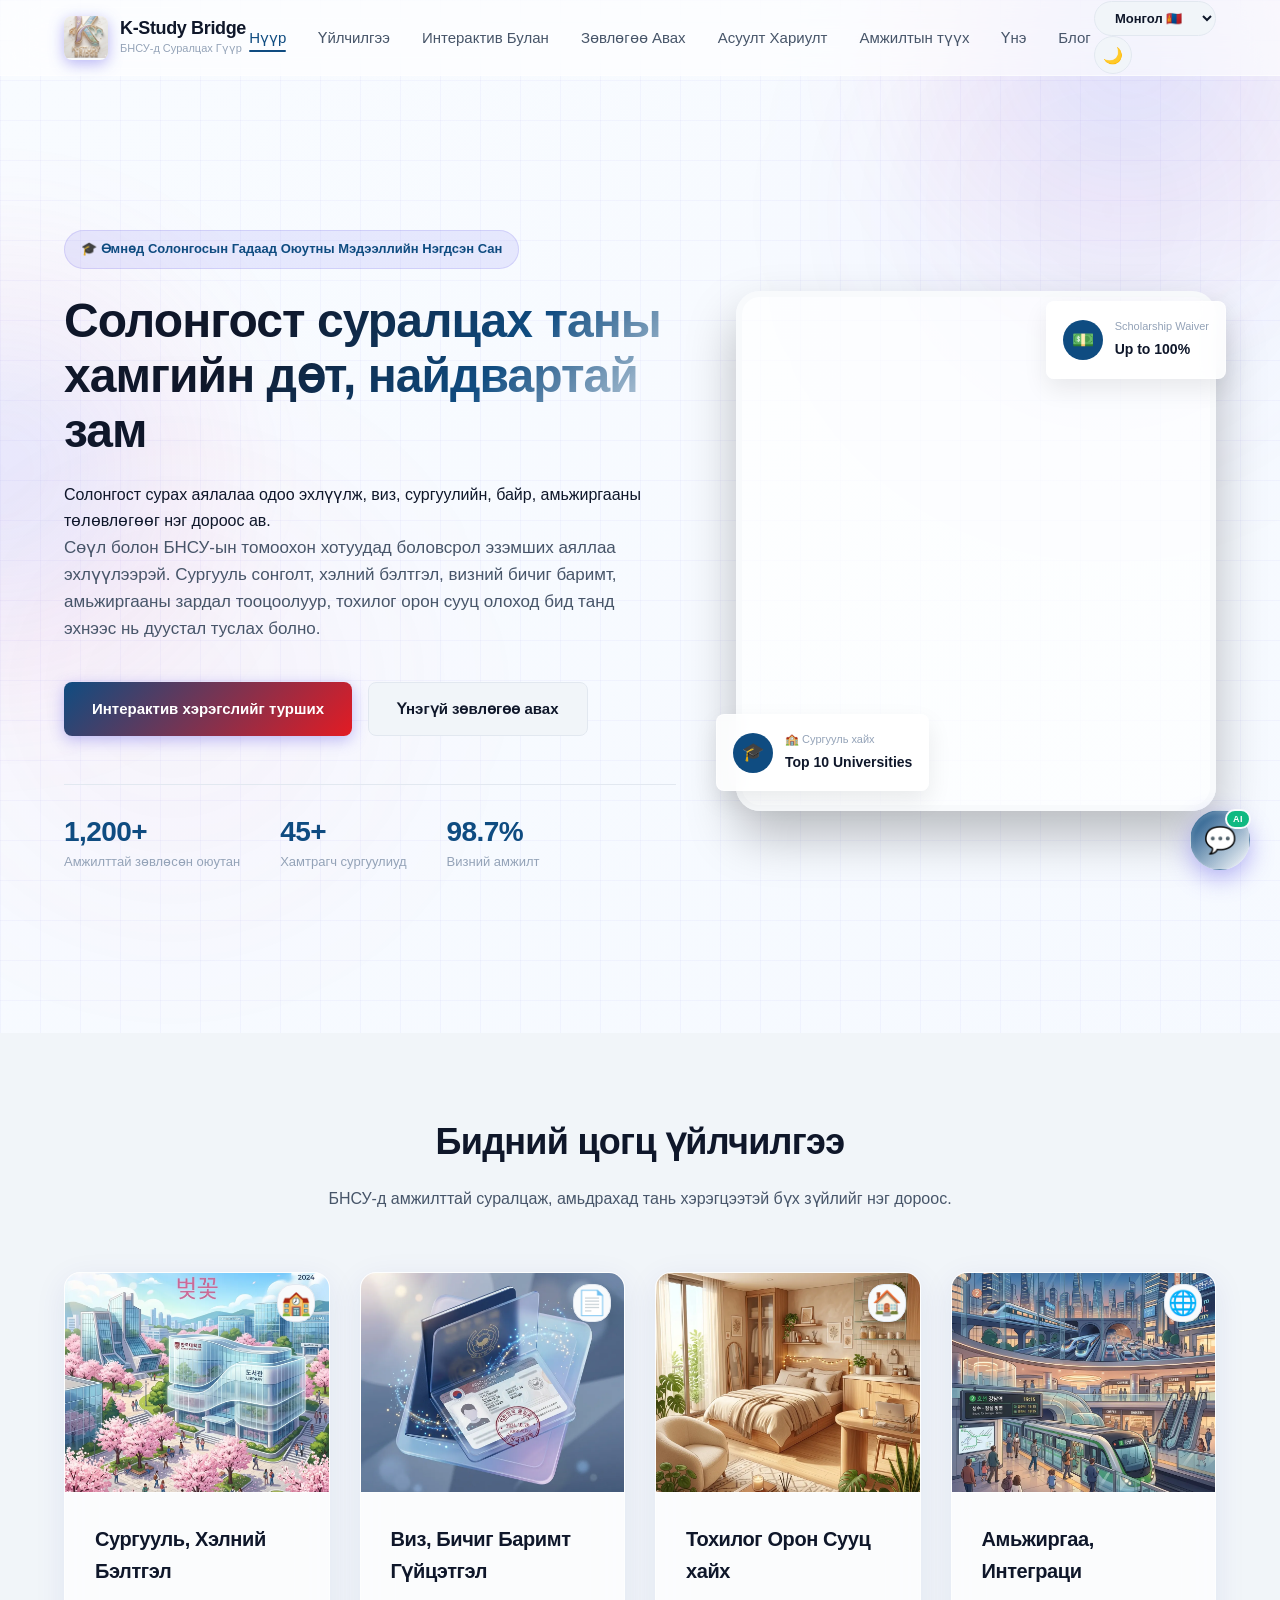
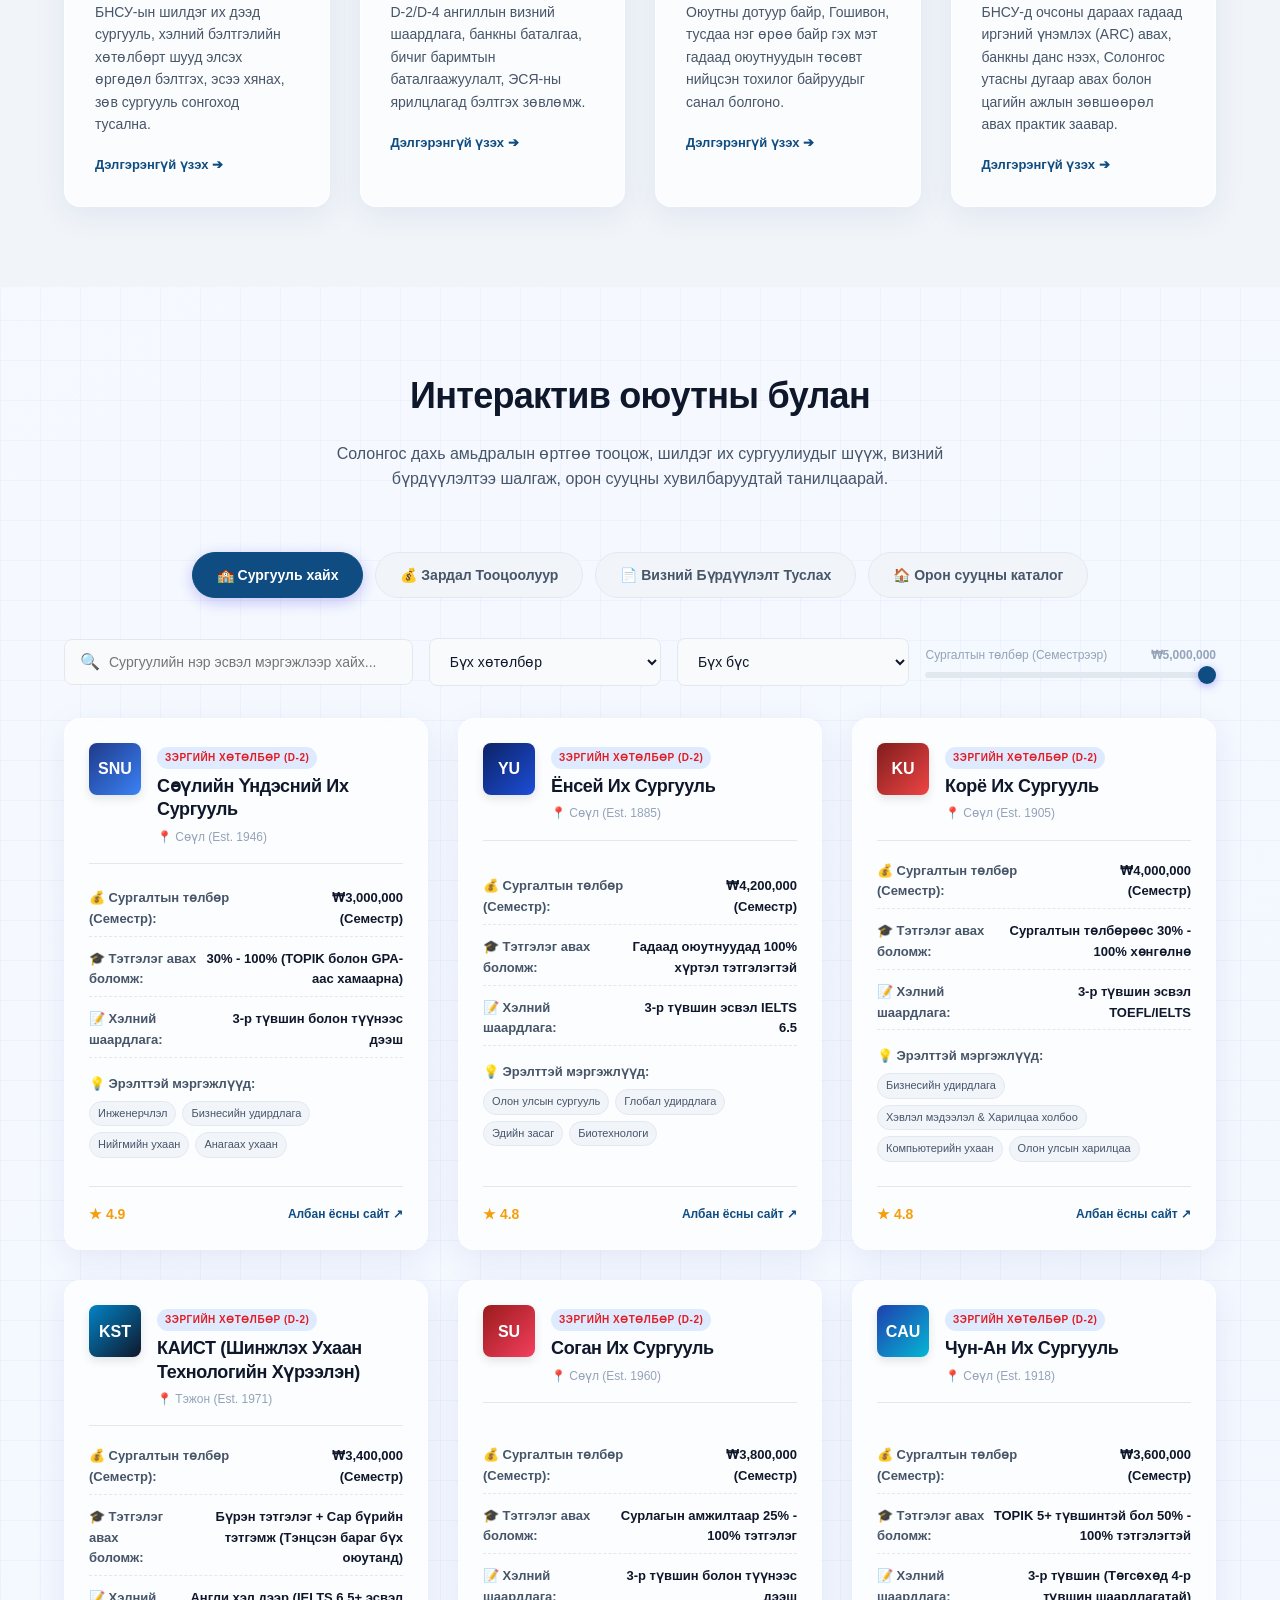
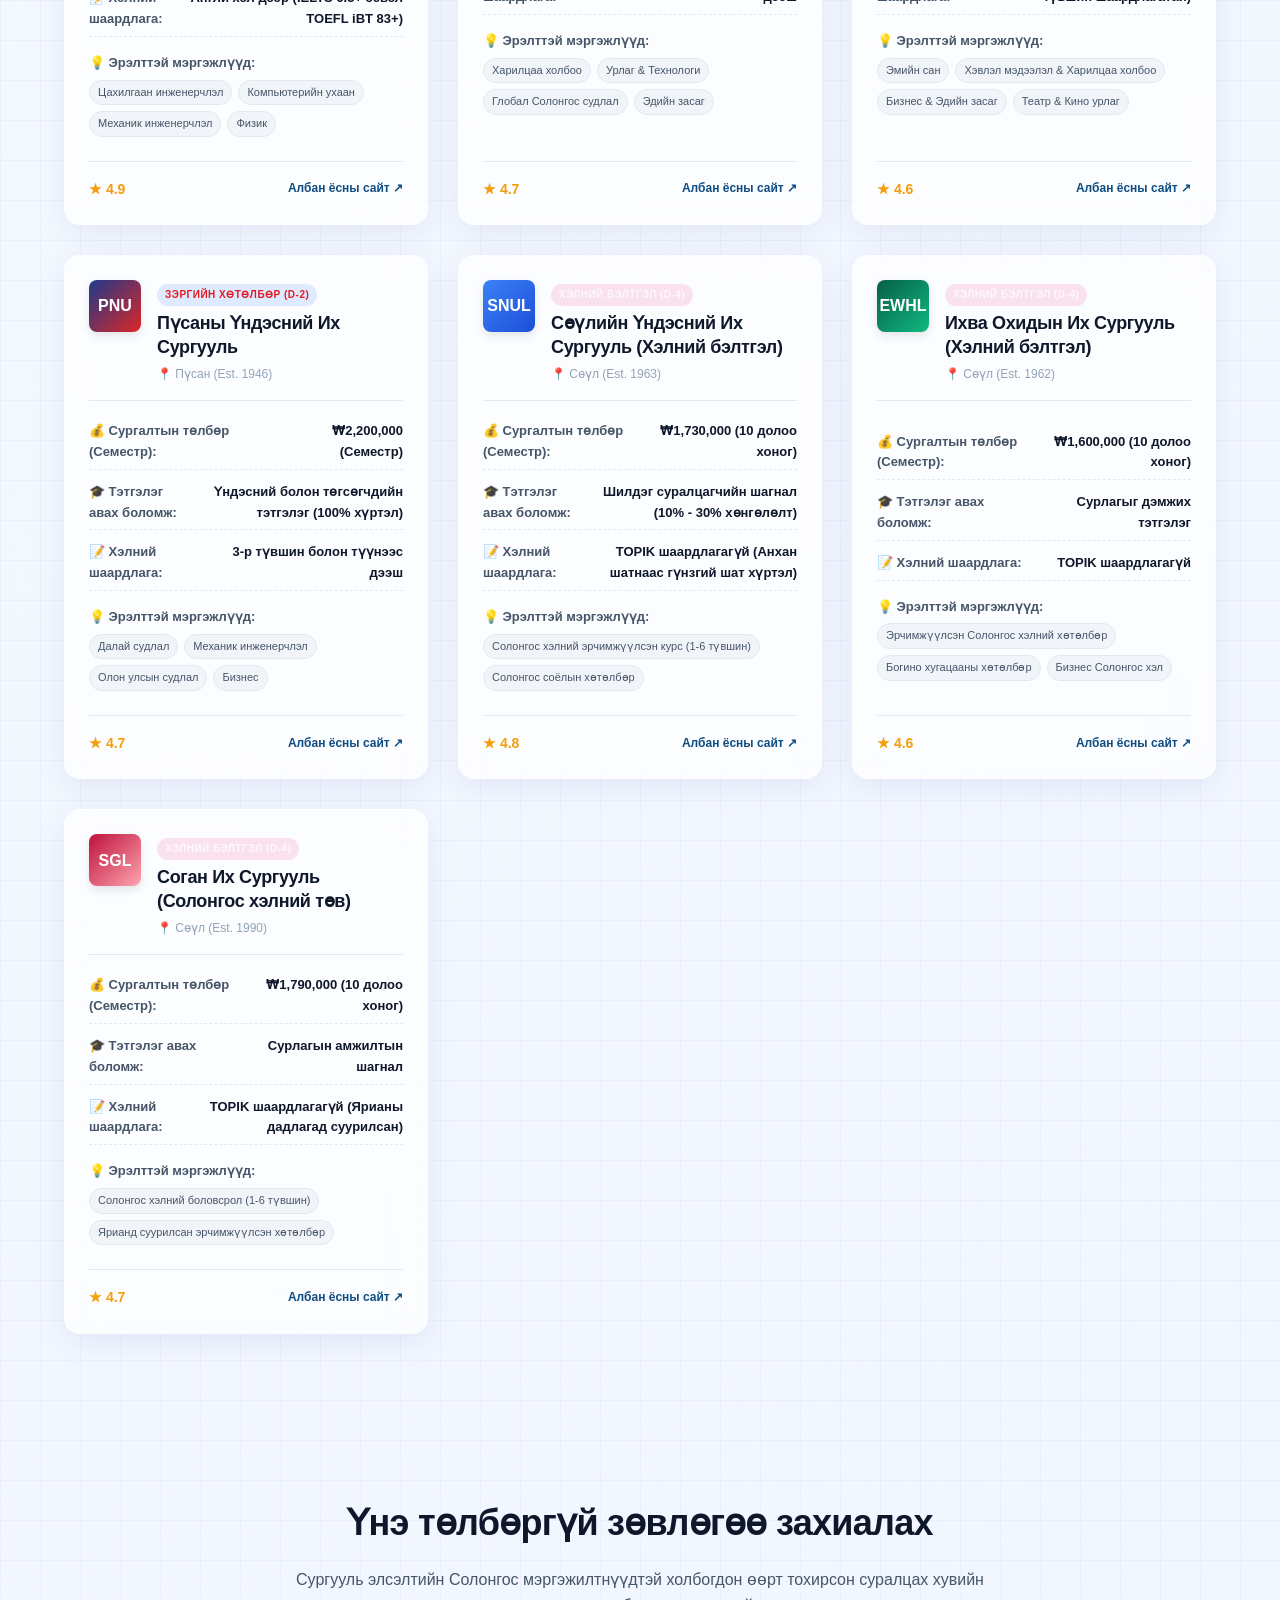
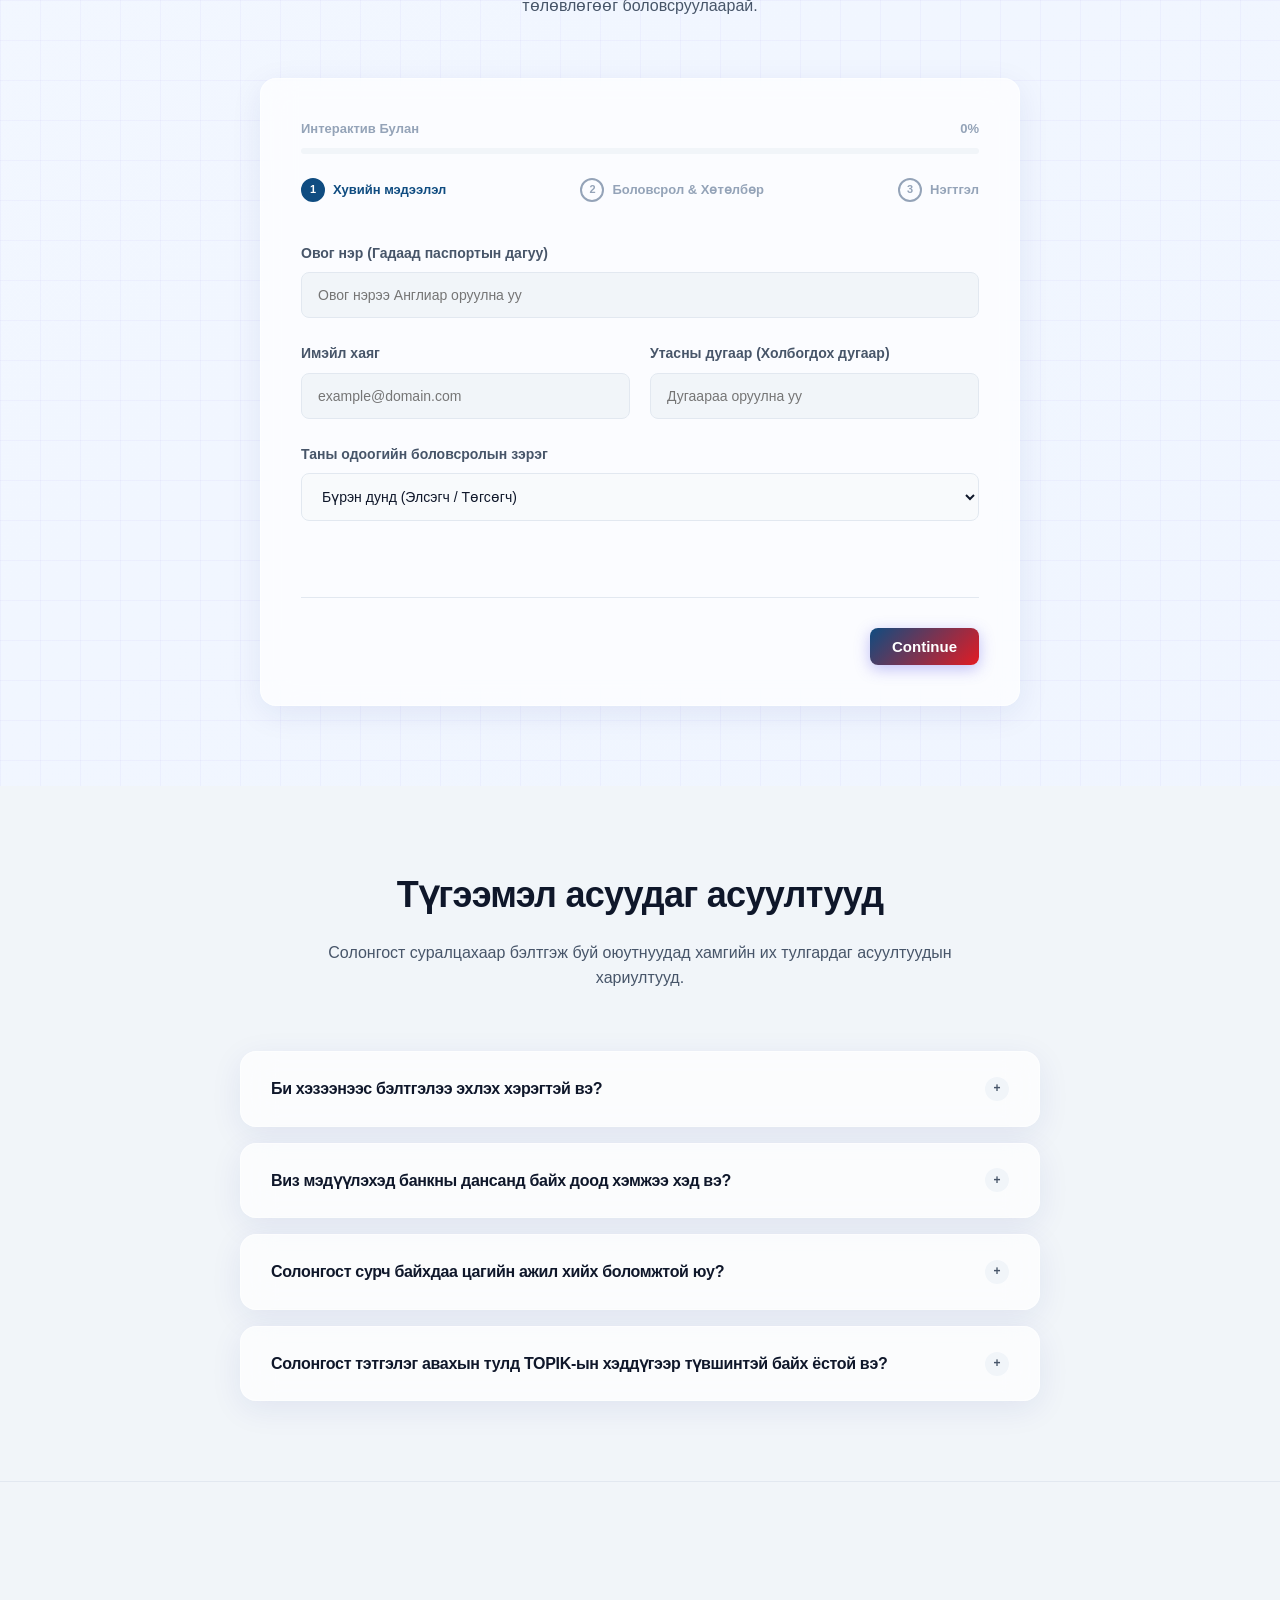
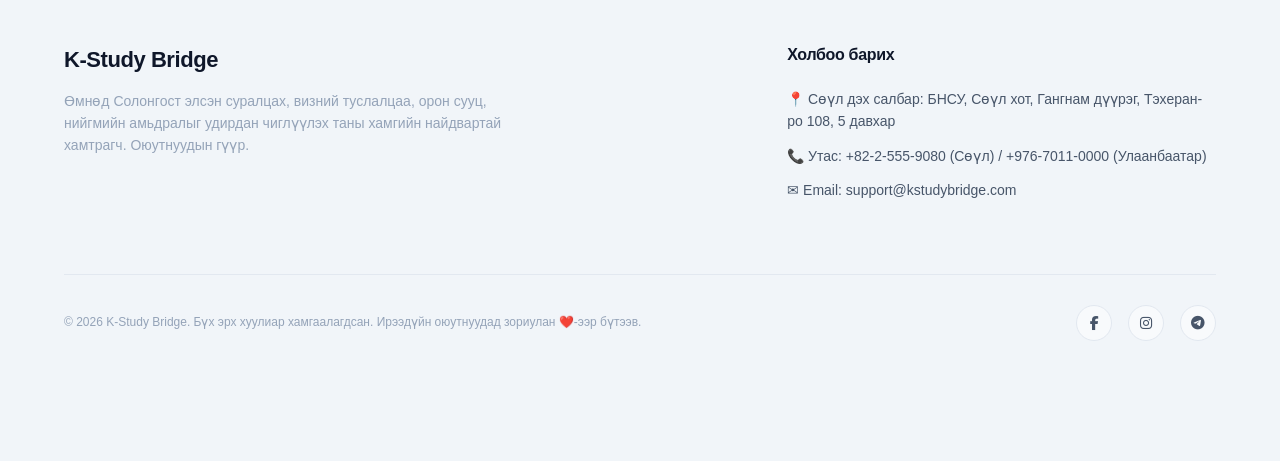
==== index.html @ 812cabad "Initial commit for K-Study Bridge" ====
<!DOCTYPE html>
<html lang="mn">
<head>
  <meta charset="UTF-8">
  <meta name="viewport" content="width=device-width, initial-scale=1.0">
  <title>K-Study Bridge | South Korea International Student Gateway</title>
  <meta name="description" content="K-Study Bridge is your trusted partner for university admissions, student visas, housing solutions, and living guidance in South Korea.">
  <meta property="og:title" content="K-Study Bridge | South Korea International Student Gateway">
  <meta property="og:description" content="K-Study Bridge is your trusted partner for university admissions, student visas, housing solutions, and living guidance in South Korea.">
  <meta property="og:image" content="images/hero_main.webp">
  <meta property="og:type" content="website">
  <meta name="twitter:card" content="summary_large_image">
  <meta name="twitter:title" content="K-Study Bridge | South Korea International Student Gateway">
  <meta name="twitter:description" content="K-Study Bridge is your trusted partner for university admissions, student visas, housing solutions, and living guidance in South Korea.">
  <meta name="twitter:image" content="images/hero_main.webp">

  <script type="application/ld+json">
  {
    "@context": "https://schema.org",
    "@graph": [
      {
        "@type": "Organization",
        "@id": "https://kstudy-bridge.example.com/#organization",
        "name": "K-Study Bridge",
        "url": "https://kstudy-bridge.example.com",
        "logo": "https://kstudy-bridge.example.com/images/k_logo.webp",
        "contactPoint": [
          {
            "@type": "ContactPoint",
            "contactType": "customer support",
            "telephone": "+82-2-555-9080",
            "areaServed": "KR"
          }
        ]
      },
      {
        "@type": "WebSite",
        "url": "https://kstudy-bridge.example.com",
        "name": "K-Study Bridge",
        "description": "K-Study Bridge connects international students with admission, visa, housing, and living services in South Korea."
      },
      {
        "@type": "FAQPage",
        "mainEntity": [
          {
            "@type": "Question",
            "name": "Би хэзээнээс бэлтгэлээ эхлэх хэрэгтэй вэ?",
            "acceptedAnswer": {
              "@type": "Answer",
              "text": "Хэлний бэлтгэлд (D-4) элсэхийн тулд хичээл эхлэхээс 3-4 сарын өмнө бэлдэж эхэлнэ (Жилд 4 удаа элсэлт авдаг: 3, 6, 9, 12 сард). Харин үндсэн ангид (D-2) элсэхийн тулд 6-8 сарын өмнө бэлтгэлийг хангана (Жилд 2 удаа: 3 болон 9 сар)."
            }
          },
          {
            "@type": "Question",
            "name": "Виз мэдүүлэхэд банкны дансанд байх доод хэмжээ хэд вэ?",
            "acceptedAnswer": {
              "@type": "Answer",
              "text": "Бакалавр, магистрын D-2 визэнд ихэвчлэн 16,000-аас 20,000 ам.долларын баталгаа ЭСЯ шаарддаг. Хэлний бэлтгэлийн D-4 визний хувьд 8,000-аас 10,000 ам.долларыг тодорхой хугацаанд царцаасан байх хэрэгтэй байдаг."
            }
          },
          {
            "@type": "Question",
            "name": "Солонгост сурч байхдаа цагийн ажил хийх боломжтой юу?",
            "acceptedAnswer": {
              "@type": "Answer",
              "text": "Гадаад оюутны ARC үнэмлэх авсан тохиолдолд эхний 1 семестер (эсвэл 6 сар) амжилттай суралцсаны дараа сургуулиасаа зөвшөөрөл авч, долоо хоногт 20-30 хүртэл цагаар цагийн ажил хийх боломжтой."
            }
          },
          {
            "@type": "Question",
            "name": "Солонгост тэтгэлэг авахын тулд TOPIK-ын хэд дүгээр түвшинтэй байх ёстой вэ?",
            "acceptedAnswer": {
              "@type": "Answer",
              "text": "Бакалавр эсвэл магистрын ангид TOPIK 3-тай бол 30% төлбөрийн хөнгөлөлт, TOPIK 4-тэй бол 50%, харин TOPIK 5 эсвэл 6-тэй байвал маш олон сургууль сургалтын төлбөрөөс 100% чөлөөлөх тэтгэлэг санал болгодог."
            }
          }
        ]
      }
    ]
  }
  </script>

  <!-- CSS Stylesheet -->
  <link rel="stylesheet" href="css/style.min.css">
  <link rel="stylesheet" href="https://cdnjs.cloudflare.com/ajax/libs/font-awesome/6.5.1/css/all.min.css" crossorigin="anonymous" />
</head>
<body>
  <a class="skip-link" href="#main-content">Контент руу үсрэх</a>

  <!-- Background Decorative Glowing Lights -->
  <div class="glowing-bg-circle glowing-bg-circle-1"></div>
  <div class="glowing-bg-circle glowing-bg-circle-2"></div>

  <!-- Header Navigation -->
  <header class="navbar" role="navigation" aria-label="Primary navigation">
    <div class="nav-container">
      <a href="#" class="nav-logo">
        <div class="logo-icon-img-wrap">
          <picture>
            <source type="image/webp" srcset="images/k_logo.webp">
            <img src="images/k_logo.png" alt="K-Study Bridge" class="nav-logo-img" width="992" height="1079" loading="lazy">
          </picture>
        </div>
        <div class="logo-meta">
          <h1 data-translate="logoName">K-Study Bridge</h1>
          <span data-translate="logoTagline">БНСУ-д Суралцах Гүүр</span>
        </div>
      </a>
      <button id="nav-toggle" class="nav-toggle" aria-label="Open navigation menu" aria-expanded="false" aria-controls="main-navigation">
        <i class="fa-solid fa-bars" aria-hidden="true"></i>
        <i class="fa-solid fa-xmark" aria-hidden="true"></i>
      </button>
      
      <ul class="nav-links" id="main-navigation">
        <li><a href="#" class="nav-link" data-translate="navHome">Нүүр</a></li>
        <li class="nav-item dropdown">
          <button class="nav-link dropdown-toggle" type="button" aria-haspopup="true" aria-expanded="false" data-translate="navServices">
            Үйлчилгээ <i class="fa-solid fa-chevron-down" aria-hidden="true"></i>
          </button>
          <ul class="dropdown-menu">
            <li><a href="#services" data-translate="dropServiceOverview">Үйлчилгээний товч</a></li>
            <li><a href="service-university.html" data-translate="dropUniPage">Сургуулийн үйлчилгээ</a></li>
            <li><a href="service-visa.html" data-translate="dropVisaPage">Визийн үйлчилгээ</a></li>
            <li><a href="service-housing.html" data-translate="dropHousingPage">Байрны үйлчилгээ</a></li>
            <li><a href="service-living.html" data-translate="dropLivingPage">Амьдралын үйлчилгээ</a></li>
          </ul>
        </li>
        <li><a href="#dashboard" class="nav-link" data-translate="navDashboard">Интерактив Булан</a></li>
        <li><a href="#booking" class="nav-link" data-translate="navBooking">Зөвлөгөө Авах</a></li>
        <li><a href="#faq" class="nav-link" data-translate="navFaq">Асуулт Хариулт</a></li>
        <li><a href="success-story.html" class="nav-link" data-translate="navStory">Амжилтын түүх</a></li>
        <li><a href="pricing.html" class="nav-link" data-translate="navPricing">Үнэ</a></li>
        <li><a href="blog.html" class="nav-link" data-translate="navBlog">Блог</a></li>
      </ul>

      <div class="nav-actions">
        <select id="lang-select" class="lang-select-dropdown" aria-label="Select Language">
          <option value="mn">Монгол 🇲🇳</option>
          <option value="en">English 🇺🇸</option>
          <option value="ko">한국어 🇰🇷</option>
        </select>
        <button id="theme-toggle-btn" class="theme-btn" aria-label="Toggle Theme">🌙</button>
      </div>
    </div>
  </header>

  <!-- Hero Landing Section -->
  <section id="main-content" class="hero">
    <div class="container hero-grid">
      <div class="hero-content">
        <span class="hero-badge" data-translate="heroBadge">🎓 Өмнөд Солонгосын Гадаад Оюутны Мэдээллийн Нэгдсэн Сан</span>
        <h2 class="hero-title" data-translate="heroTitle">Солонгост суралцах таны хамгийн дөт, найдвартай зам</h2>
        <p class="hero-subtitle" data-translate="heroSubtitle">Солонгост сурах аялалаа одоо эхлүүлж, виз, сургууль, байр болон амьдралын төлөвлөгөөг нэг дороос ав.</p>
        <p class="hero-desc" data-translate="heroDesc">Сургууль сонголт, хэлний бэлтгэл, визний бичиг баримт, амьжиргааны зардал тооцоолуур, тохилог орон сууц олоход бид танд эхнээс нь дуустал туслах болно.</p>
        
        <div class="hero-actions">
          <a href="#dashboard" class="btn-primary" data-translate="heroBtnExplore">Интерактив хэрэгслийг турших</a>
          <a href="#booking" class="btn-secondary" data-translate="heroBtnConsult">Үнэгүй зөвлөгөө авах</a>
        </div>

        <div class="hero-stats">
          <div class="stat-item">
            <h4>1,200+</h4>
            <p data-translate="heroStatsStudents">Амжилттай зөвлөсөн оюутан</p>
          </div>
          <div class="stat-item">
            <h4>45+</h4>
            <p data-translate="heroStatsUniversities">Хамтрагч сургуулиуд</p>
          </div>
          <div class="stat-item">
            <h4>98.7%</h4>
            <p data-translate="heroStatsVisa">Визний амжилт</p>
          </div>
        </div>
      </div>

      <div class="hero-visual">
        <div class="hero-fade-slider">
          <picture>
            <source type="image/webp" srcset="images/hero_main.webp">
            <img src="images/hero_main.png" alt="Korean University Campus" class="fade-slide" width="1024" height="1024" loading="lazy">
          </picture>
          <picture>
            <source type="image/webp" srcset="images/slide_2.webp">
            <img src="images/slide_2.jpg" alt="International Students" class="fade-slide" width="800" height="533" loading="lazy">
          </picture>
          <picture>
            <source type="image/webp" srcset="images/slide_3.webp">
            <img src="images/slide_3.jpg" alt="Seoul City View" class="fade-slide" width="800" height="1241" loading="lazy">
          </picture>
          <picture>
            <source type="image/webp" srcset="images/slide_4.webp">
            <img src="images/slide_4.jpg" alt="University Library" class="fade-slide" width="800" height="533" loading="lazy">
          </picture>
        </div>
        <!-- Floating overlay widgets -->
        <div class="floating-overlay-card card-1">
          <div class="floating-card-icon">🎓</div>
          <div class="floating-card-meta">
            <span data-translate="tabUniversities">🏫 Сургууль хайх</span>
            <strong>Top 10 Universities</strong>
          </div>
        </div>
        <div class="floating-overlay-card card-2">
          <div class="floating-card-icon">💵</div>
          <div class="floating-card-meta">
            <span>Scholarship Waiver</span>
            <strong>Up to 100%</strong>
          </div>
        </div>
      </div>
    </div>
  </section>

  <!-- Core Services Showcase -->
  <section id="services" class="services-section">
    <div class="container">
      <div class="section-header">
        <h2 data-translate="servicesTitle">Бидний цогц үйлчилгээ</h2>
        <p data-translate="servicesSubtitle">БНСУ-д амжилттай суралцааж, амьдрахад тань хэрэгцээтэй бүх зүйлийг нэг дороос.</p>
      </div>

      <div class="services-grid">
        <!-- Card 1 -->
        <div class="service-card glass-card" data-target-tab="panel-universities" data-detail-page="service-university.html">
          <div class="service-image-wrapper">
            <picture>
              <source type="image/webp" srcset="images/uni_prep.webp">
              <img src="images/uni_prep.png" alt="Сургууль, Хэлний Бэлтгэл" class="service-img" width="1024" height="1024" loading="lazy">
            </picture>
            <div class="service-icon-badge">🏫</div>
          </div>
          <div class="service-content">
            <h3 data-translate="service1Title">Сургууль, Хэлний Бэлтгэл</h3>
            <p data-translate="service1Desc">БНСУ-ын шилдэг их дээд сургууль, хэлний бэлтгэлийн хөтөлбөрт шууд элсэх өргөдөл бэлтгэх, эсээ хянах, зөв сургууль сонгоход тусална.</p>
            <div class="service-card-action">
              <span class="service-learn-more" data-translate="serviceLearnMore">Дэлгэрэнгүй үзэх ➔</span>
            </div>
          </div>
        </div>
        <!-- Card 2 -->
        <div class="service-card glass-card" data-target-tab="panel-visa" data-detail-page="service-visa.html">
          <div class="service-image-wrapper">
            <picture>
              <source type="image/webp" srcset="images/visa_doc.webp">
              <img src="images/visa_doc.png" alt="Виз, Бичиг Баримт Гүйцэтгэл" class="service-img" width="1024" height="1024" loading="lazy">
            </picture>
            <div class="service-icon-badge">📄</div>
          </div>
          <div class="service-content">
            <h3 data-translate="service2Title">Виз, Бичиг Баримт Гүйцэтгэл</h3>
            <p data-translate="service2Desc">D-2/D-4 ангиллын визний шаардлага, банкны баталгаа, бичиг баримтын баталгаажуулалт, ЭСЯ-ны ярилцлагад бэлтгэх зөвлөмж.</p>
            <div class="service-card-action">
              <span class="service-learn-more" data-translate="serviceLearnMore">Дэлгэрэнгүй үзэх ➔</span>
            </div>
          </div>
        </div>
        <!-- Card 3 -->
        <div class="service-card glass-card" data-target-tab="panel-housing" data-detail-page="service-housing.html">
          <div class="service-image-wrapper">
            <picture>
              <source type="image/webp" srcset="images/housing_search.webp">
              <img src="images/housing_search.png" alt="Тохилог Орон Сууц хайх" class="service-img" width="1024" height="1024" loading="lazy">
            </picture>
            <div class="service-icon-badge">🏠</div>
          </div>
          <div class="service-content">
            <h3 data-translate="service3Title">Тохилог Орон Сууц хайх</h3>
            <p data-translate="service3Desc">Оюутны дотуур байр, Гошивон, тусдаа нэг өрөө байр гэх мэт гадаад оюутнуудын төсөвт нийцсэн тохилог байруудыг санал болгоно.</p>
            <div class="service-card-action">
              <span class="service-learn-more" data-translate="serviceLearnMore">Дэлгэрэнгүй үзэх ➔</span>
            </div>
          </div>
        </div>
        <!-- Card 4 -->
        <div class="service-card glass-card" data-target-tab="panel-calculator" data-detail-page="service-living.html">
          <div class="service-image-wrapper">
            <picture>
              <source type="image/webp" srcset="images/living_integration.webp">
              <img src="images/living_integration.png" alt="Амьжиргаа, Интеграци" class="service-img" width="1024" height="1024" loading="lazy">
            </picture>
            <div class="service-icon-badge">🌐</div>
          </div>
          <div class="service-content">
            <h3 data-translate="service4Title">Амьжиргаа, Интеграци</h3>
            <p data-translate="service4Desc">БНСУ-д очсоны дараах гадаад иргэний үнэмлэх (ARC) авах, банкны данс нээх, Солонгос утасны дугаар авах болон цагийн ажлын зөвшөөрөл авах практик заавар.</p>
            <div class="service-card-action">
              <span class="service-learn-more" data-translate="serviceLearnMore">Дэлгэрэнгүй үзэх ➔</span>
            </div>
          </div>
        </div>
      </div>
    </div>
  </section>

  <!-- Interactive Student Dashboard -->
  <section id="dashboard" class="dashboard-section">
    <div class="container">
      <div class="section-header">
        <h2 data-translate="hubTitle">Интерактив оюутны булан</h2>
        <p data-translate="hubSubtitle">Солонгос дахь амьдралын өртгөө тооцож, шилдэг их сургуулиудыг шүүж, визний бүрдүүлэлтээ шалгаж, орон сууцны хувилбаруудтай танилцаарай.</p>
      </div>

      <div class="dashboard-container">
        <!-- Dashboard Tab Controls -->
        <nav class="dashboard-nav">
          <button class="dashboard-tab-btn active" data-tab="panel-universities" data-translate="tabUniversities">🏫 Сургууль хайх</button>
          <button class="dashboard-tab-btn" data-tab="panel-calculator" data-translate="tabCalculator">💰 Зардал Тооцоолуур</button>
          <button class="dashboard-tab-btn" data-tab="panel-visa" data-translate="tabVisa">📄 Визний Бүрдүүлэлт Туслах</button>
          <button class="dashboard-tab-btn" data-tab="panel-housing" data-translate="tabHousing">🏠 Орон сууцны каталог</button>
        </nav>

        <!-- PANEL 1: University Finder -->
        <div id="panel-universities" class="dashboard-panel active">
          <div class="uni-controls-wrap">
            <div class="search-input-group">
              <span class="search-icon">🔍</span>
              <input type="text" id="uni-search-input" class="form-control-input" placeholder="Сургуулийн нэр эсвэл мэргэжлээр хайх..." data-translate-placeholder="uniSearchPlaceholder">
            </div>

            <div class="select-input-group">
              <select id="uni-filter-type" class="form-control-select" aria-label="Filter by Type">
                <option value="all" data-translate="uniFilterTypeAll">Бүх хөтөлбөр</option>
                <option value="university" data-translate="uniFilterTypeUni">Бакалавр / Магистр (D-2)</option>
                <option value="language" data-translate="uniFilterTypeLang">Хэлний бэлтгэл (D-4)</option>
              </select>
            </div>

            <div class="select-input-group">
              <select id="uni-filter-loc" class="form-control-select" aria-label="Filter by Location">
                <option value="all" data-translate="uniFilterLocAll">Бүх бүс</option>
                <option value="seoul">Seoul</option>
                <option value="busan">Busan</option>
                <option value="daejeon">Daejeon</option>
              </select>
            </div>

            <div class="tuition-slider-group">
              <div class="slider-label-meta">
                <span data-translate="uniFilterMaxTuition">Сургалтын төлбөр (Семестрээр)</span>
                <strong id="uni-filter-tuition-val">₩5,000,000</strong>
              </div>
              <input type="range" id="uni-filter-tuition" class="custom-range-slider" min="1500000" max="5000000" step="100000" value="5000000" aria-label="Tuition Filter Slider">
            </div>
          </div>

          <!-- Universities Result Grid -->
          <div id="university-cards-grid" class="university-cards-grid">
            <!-- Rendered Dynamically via JS -->
          </div>
        </div>

        <!-- PANEL 2: Cost of Living Estimator -->
        <div id="panel-calculator" class="dashboard-panel">
          <div class="calculator-grid">
            <div class="calc-sliders-card glass-card">
              <h3 data-translate="calcHeading">БНСУ-д сар бүр гарах амьжиргааны зардлыг тооцоолно уу</h3>
              <p class="hero-desc" data-translate="calcSubheading" style="margin-bottom: 30px;">Слайдеруудыг ашиглан Солонгос воноор (KRW) зардлаа тохируулахад доллар болон төгрөг рүү автоматаар хөрвөнө.</p>

              <!-- Sliders -->
              <div class="calc-slider-block">
                <div class="calc-label-row">
                  <label for="calc-rent" data-translate="calcLabelRent">Байр түрээс & Ашиглалтын зардал (Дотуур байр / Гошивон / Нэг өрөө):</label>
                  <span id="calc-rent-val" class="calc-numeric-val">₩350,000</span>
                </div>
                <input type="range" id="calc-rent" class="custom-range-slider" min="150000" max="1200000" step="25000" value="350000">
              </div>

              <div class="calc-slider-block">
                <div class="calc-label-row">
                  <label for="calc-food" data-translate="calcLabelFood">Хоол хүнс (Гадуур хооллох, кафе, хүнсний дэлгүүр):</label>
                  <span id="calc-food-val" class="calc-numeric-val">₩300,000</span>
                </div>
                <input type="range" id="calc-food" class="custom-range-slider" min="150000" max="800000" step="20000" value="300000">
              </div>

              <div class="calc-slider-block">
                <div class="calc-label-row">
                  <label for="calc-transport" data-translate="calcLabelTransit">Нийтийн тээврийн зардал (Метро, автобус, такси):</label>
                  <span id="calc-transport-val" class="calc-numeric-val">₩70,000</span>
                </div>
                <input type="range" id="calc-transport" class="custom-range-slider" min="30000" max="250000" step="10000" value="70000">
              </div>

              <div class="calc-slider-block">
                <div class="calc-label-row">
                  <label for="calc-insurance" data-translate="calcLabelInsurance">Эрүүл мэндийн даатгал (National Health Insurance) & Эм тариа:</label>
                  <span id="calc-insurance-val" class="calc-numeric-val">₩60,000</span>
                </div>
                <input type="range" id="calc-insurance" class="custom-range-slider" min="40000" max="150000" step="5000" value="60000">
              </div>

              <div class="calc-slider-block">
                <div class="calc-label-row">
                  <label for="calc-personal" data-translate="calcLabelPersonal">Хэрэглээний мөнгө (Утасны төлбөр, хувцас авах, хобби):</label>
                  <span id="calc-personal-val" class="calc-numeric-val">₩150,000</span>
                </div>
                <input type="range" id="calc-personal" class="custom-range-slider" min="50000" max="600000" step="10000" value="150000">
              </div>
            </div>

            <!-- Budget Summary Panel (Right side) -->
            <div class="calc-summary-card glass-card">
              <h4 class="calc-summary-title" data-translate="calcResultTitle">Сар бүрийн нийт тооцоолсон зардал</h4>
              
              <div class="calc-total-display-wrap">
                <div id="calc-total-krw" class="total-value-krw">₩930,000</div>
                <div class="total-conversions-row">
                  <div class="conversion-col">
                    <span>USD ($)</span>
                    <strong id="calc-total-usd">$689</strong>
                  </div>
                  <div class="conversion-col">
                    <span>MNT (₮)</span>
                    <strong id="calc-total-mnt">₮2,371,500</strong>
                  </div>
                </div>
              </div>

              <div class="budget-badge-wrap">
                <span class="budget-badge-label" data-translate="calcBudgetLevel">Төсвийн зэрэглэлийн зөвлөмж:</span>
                <div id="calc-budget-badge" class="budget-badge badge-mid">Balanced & Comfortable ⚖️</div>
              </div>

              <p id="calc-budget-tip" class="budget-tip-text">Allows you to rent a private room/goshiwon, dine out occasionally, enjoy cafe visits, and fully experience student life in Korea.</p>
              
              <p class="calc-disclaimer" data-translate="calcConvertDisclaimer">* Валютын хөрвүүлэлтийг одоогийн дундаж ханшаар хийсэн болно (1 USD = 1350 KRW, 1 KRW = 2.55 MNT).</p>
            </div>
          </div>
        </div>

        <!-- PANEL 3: Visa Assistant Documentation -->
        <div id="panel-visa" class="dashboard-panel">
          <div class="visa-assistant-wrap">
            <div class="visa-config-card glass-card">
              <h3 data-translate="visaHeading">Визний Бичиг Баримтын Туслах</h3>
              <p class="hero-desc" data-translate="visaSubheading" style="font-size: 14px; margin-bottom: 24px;">ЭСЯ-ны ярилцлагад ороход хэрэгтэй бичиг баримтын жагсаалтыг визний ангиллаар нь автоматаар үүсгэнэ.</p>
              
              <div class="visa-select-box-wrap">
                <label for="visa-category-select" data-translate="visaSelectLabel" style="font-weight:600; font-size:13px; color:var(--text-secondary); display:block; margin-bottom:8px;">Визний ангилал сонгох:</label>
                <select id="visa-category-select" class="form-control-select">
                  <option value="d4" data-translate="visaOptionD4">D-4-1 (General Student - Language Course)</option>
                  <option value="d2" data-translate="visaOptionD2">D-2 (Associate, Bachelor, Master, PhD Degree)</option>
                </select>
              </div>
            </div>

            <div class="visa-checklist-card glass-card">
              <div id="visa-checklist-container">
                <!-- Checklist elements injected via JS -->
              </div>
            </div>
          </div>
        </div>

        <!-- PANEL 4: Housing Catalog -->
        <div id="panel-housing" class="dashboard-panel">
          <div class="section-header" style="margin-bottom: 40px;">
            <h3 data-translate="houseHeading">Олон улсын оюутнуудад зориулсан орон сууцны мэдээлэл</h3>
            <p data-translate="houseSubheading">Өмнөд Солонгост оюутнуудын амьдардаг нийтлэг сууцны давуу тал, зардлыг харьцуулаарай.</p>
          </div>

          <div class="housing-catalog-grid">
            <!-- Card 1 -->
            <div class="housing-card glass-card">
              <div>
                <h3 data-translate="houseTypeDorm">Сургуулийн дотуур байр</h3>
                <p data-translate="houseTypeDormDesc">Аюулгүй, кампус дотор байрладаг. Олон орны найз нөхөдтэй болоход хамгийн тохиромжтой. Ихэвчлэн 2-4-үүлээ өрөөгөө хуваалцдаг.</p>
                <ul class="housing-features-list">
                  <li>24/7 Security & CCTV</li>
                  <li>Campus Wifi</li>
                  <li>Gym & Study Lounge access</li>
                </ul>
              </div>
              <div class="housing-cost-row">
                <span data-translate="houseAvgCost">Дундаж сарын зардал</span>
                <strong>₩250,000 - ₩450,000</strong>
              </div>
            </div>

            <!-- Card 2 -->
            <div class="housing-card glass-card">
              <div>
                <h3 data-translate="houseTypeGoshi">Гошивон (Жижиг өрөө)</h3>
                <p data-translate="houseTypeGoshiDesc">Маш хэмнэлттэй, бага талбайтай боловч дотроо шүршүүр, бие засах газартай хувийн өрөө. Үнэгүй будаа, кимчи, рамен санал болгодог давуу талтай.</p>
                <ul class="housing-features-list">
                  <li>Private room & bathroom</li>
                  <li>No large deposit needed</li>
                  <li>Free Rice, Kimchi & Ramen</li>
                </ul>
              </div>
              <div class="housing-cost-row">
                <span data-translate="houseAvgCost">Дундаж сарын зардал</span>
                <strong>₩300,000 - ₩550,000</strong>
              </div>
            </div>

            <!-- Card 3 -->
            <div class="housing-card glass-card">
              <div>
                <h3 data-translate="houseTypeOneroom">Нэг өрөө байр (Studio)</h3>
                <p data-translate="houseTypeOneroomDesc">Хувийн орон зайг эрхэмлэгчдэд зориулсан тохилог тусдаа байр. Барьцаа мөнгө (Key Money) өндөр байдаг ч гал тогоо болон угаалгын машин хувьдаа эзэмшинэ.</p>
                <ul class="housing-features-list">
                  <li>Ultimate privacy & space</li>
                  <li>Personal kitchen & washer</li>
                  <li>Flexible utilities usage</li>
                </ul>
              </div>
              <div class="housing-cost-row">
                <span data-translate="houseAvgCost">Дундаж сарын зардал</span>
                <strong>₩450,000 - ₩800,000</strong>
              </div>
            </div>

            <!-- Card 4 -->
            <div class="housing-card glass-card">
              <div>
                <h3 data-translate="houseTypeShare">Шэйр Хаус / Хамтран амьдрах байр</h3>
                <p data-translate="houseTypeShareDesc">Хувийн өрөөтэй боловч зочны өрөө болон гал тогоогоо бусад оюутнуудтай хамтран ашигладаг. Олон улсын найрсаг хамт олонтой амьдрах сонирхолтой оюутнуудад зориулагдсан.</p>
                <ul class="housing-features-list">
                  <li>Fully furnished social lounge</li>
                  <li>Bilingual roommates</li>
                  <li>Shared kitchen utilities</li>
                </ul>
              </div>
              <div class="housing-cost-row">
                <span data-translate="houseAvgCost">Дундаж сарын зардал</span>
                <strong>₩350,000 - ₩600,000</strong>
              </div>
            </div>
          </div>
        </div>
      </div>
    </div>
  </section>

  <!-- Consultation Form Section -->
  <section id="booking" class="booking-section">
    <div class="container">
      <div class="section-header">
        <h2 data-translate="bookSectionTitle">Үнэ төлбөргүй зөвлөгөө захиалах</h2>
        <p data-translate="bookSectionSubtitle">Сургууль элсэлтийн Солонгос мэргэжилтнүүдтэй холбогдон өөрт тохирсон суралцах хувийн төлөвлөгөөг боловсруулаарай.</p>
      </div>

      <div class="booking-wizard-card glass-card">
        <!-- Interactive Booking Wizard Container -->
        <div id="booking-wizard-container">
          <!-- Progress tracker header -->
          <div class="wizard-progress-header-wrap">
            <div class="wizard-progress-meta">
              <span data-translate="navDashboard">Зөвлөгөө захиалга</span>
              <strong id="wizard-progress-percent">0%</strong>
            </div>
            <div class="wizard-progress-bg">
              <div id="wizard-progress-bar" class="wizard-progress-fill"></div>
            </div>
            
            <div class="step-indicators-wrap">
              <div class="step-indicator-item active">
                <div class="step-ind-circle">1</div>
                <span data-translate="bookStep1">Хувийн мэдээлэл</span>
              </div>
              <div class="step-indicator-item">
                <div class="step-ind-circle">2</div>
                <span data-translate="bookStep2">Боловсрол & Хөтөлбөр</span>
              </div>
              <div class="step-indicator-item">
                <div class="step-ind-circle">3</div>
                <span data-translate="bookStep3">Нэгтгэл</span>
              </div>
            </div>
          </div>

          <!-- Wizard Multistep Form -->
          <form id="consultation-booking-form" novalidate>
            <!-- STEP 1: Personal Info -->
            <div class="wizard-step active">
              <div class="form-group-block">
                <label for="book-name" data-translate="bookLabelName">Овог нэр (Гадаад паспортын дагуу)</label>
                <input type="text" id="book-name" class="wizard-form-input" placeholder="Овог нэрээ Англиар оруулна уу" data-translate-placeholder="bookPlaceholderName">
                <span id="name-error" class="form-error" data-translate="bookErrorName">Та өөрийн бүтэн нэрийг оруулна уу.</span>
              </div>

              <div class="wizard-two-col">
                <div class="form-group-block">
                  <label for="book-email" data-translate="bookLabelEmail">Имэйл хаяг</label>
                  <input type="email" id="book-email" class="wizard-form-input" placeholder="example@domain.com" data-translate-placeholder="bookPlaceholderEmail">
                  <span id="email-error" class="form-error" data-translate="bookErrorEmail">Зөв имэйл хаяг оруулна уу.</span>
                </div>
                <div class="form-group-block">
                  <label for="book-phone" data-translate="bookLabelPhone">Утасны дугаар (Холбогдох дугаар)</label>
                  <input type="text" id="book-phone" class="wizard-form-input" placeholder="Дугаараа оруулна уу" data-translate-placeholder="bookPlaceholderPhone">
                  <span id="phone-error" class="form-error" data-translate="bookErrorPhone">Утасны дугаараа оруулна уу.</span>
                </div>
              </div>

              <div class="form-group-block">
                <label for="book-current-level" data-translate="bookLabelLevel">Таны одоогийн боловсролын зэрэг</label>
                <select id="book-current-level" class="form-control-select" style="padding: 14px 16px;">
                  <option value="high" data-translate="bookLevelHigh">Бүрэн дунд (Элсэгч / Төгсөгч)</option>
                  <option value="uni" data-translate="bookLevelUni">Их сургуулийн оюутан (Бакалавр / Магистр)</option>
                  <option value="grad" data-translate="bookLevelGrad">Их сургууль төгссөн / Дипломтой</option>
                </select>
              </div>
            </div>

            <!-- STEP 2: Preferences & Academics -->
            <div class="wizard-step">
              <div class="form-group-block">
                <label for="book-program-type" data-translate="bookLabelProg">Та ямар хөтөлбөрөор суралцах хүсэлтэй байна вэ?</label>
                <select id="book-program-type" class="form-control-select" style="padding: 14px 16px;">
                  <option value="" disabled selected>-- Хөтөлбөр сонгох --</option>
                  <option value="language" data-translate="bookProgLang">Солонгос хэлний бэлтгэл (D-4)</option>
                  <option value="bachelor" data-translate="bookProgBach">Бакалаврын зэрэг (D-2)</option>
                  <option value="master" data-translate="bookProgMast">Магистр / Докторын зэрэг (D-2)</option>
                </select>
                <span id="program-error" class="form-error" data-translate="bookErrorProg">Хөтөлбөрийн төрлийг сонгоно уу.</span>
              </div>

              <div class="wizard-two-col">
                <div class="form-group-block">
                  <label for="book-term" data-translate="bookLabelTerm">Элсэхээр төлөвлөж буй улирал</label>
                  <select id="book-term" class="form-control-select" style="padding: 14px 16px;">
                    <option value="Fall 2026">Fall 2026 (September)</option>
                    <option value="Winter 2026">Winter 2026 (December)</option>
                    <option value="Spring 2027">Spring 2027 (March)</option>
                    <option value="Summer 2027">Summer 2027 (June)</option>
                  </select>
                </div>
                <div class="form-group-block">
                  <label for="book-korean" data-translate="bookLabelKorean">Таны Солонгос хэлний одоогийн түвшин</label>
                  <select id="book-korean" class="form-control-select" style="padding: 14px 16px;">
                    <option value="none" data-translate="bookLevelNone">Солонгос хэлний мэдлэггүй (Анхан шат)</option>
                    <option value="basic" data-translate="bookLevelBasic">Өдөр тутмын ярианы мэдлэгтэй / TOPIK 1-2</option>
                    <option value="inter" data-translate="bookLevelInter">Дунд шатны мэдлэгтэй / TOPIK 3-4</option>
                    <option value="advanced" data-translate="bookLevelAdv">Гүнзгий шат / TOPIK 5-6</option>
                  </select>
                </div>
              </div>

              <div class="form-group-block">
                <label for="book-notes" data-translate="bookLabelNotes">Нэмэлт асуулт эсвэл онцгой хүсэлтүүд</label>
                <textarea id="book-notes" class="wizard-form-input" style="height: 100px; resize: none;" placeholder="Сонгохыг хүсч буй сургууль, мэргэжил эсвэл төсвийн боломжийнхоо талаар бичнэ үү..." data-translate-placeholder="bookPlaceholderNotes"></textarea>
              </div>
            </div>

            <!-- STEP 3: Summary -->
            <div class="wizard-step">
              <div class="wizard-summary-layout">
                <h4 data-translate="bookStep3">Бүртгэлийн нэгтгэл мэдээлэл</h4>
                <div class="summary-data-list">
                  <div class="summary-data-item">
                    <span data-translate="bookLabelName">Нэр:</span>
                    <strong id="summary-name">John Doe</strong>
                  </div>
                  <div class="summary-data-item">
                    <span data-translate="bookLabelEmail">Имэйл:</span>
                    <strong id="summary-email">john@example.com</strong>
                  </div>
                  <div class="summary-data-item">
                    <span data-translate="bookLabelPhone">Утас:</span>
                    <strong id="summary-phone">+976-9999-9999</strong>
                  </div>
                  <div class="summary-data-item">
                    <span data-translate="bookLabelProg">Хөтөлбөр:</span>
                    <strong id="summary-program">Bachelor's Degree</strong>
                  </div>
                  <div class="summary-data-item">
                    <span data-translate="bookLabelTerm">Хичээлийн улирал:</span>
                    <strong id="summary-term">Spring 2027</strong>
                  </div>
                  <div class="summary-data-item">
                    <span data-translate="bookLabelKorean">Хэлний түвшин:</span>
                    <strong id="summary-korean">TOPIK Level 3-4</strong>
                  </div>
                  <div class="summary-data-item summary-notes-row hidden">
                    <span data-translate="bookLabelNotes">Нэмэлт асуулт / тусгай хүсэлт:</span>
                    <strong id="summary-notes"></strong>
                  </div>
                </div>
              </div>
            </div>

            <div id="booking-status-message" class="booking-status-message" aria-live="polite"></div>

            <!-- Wizard Bottom Control Actions -->
            <div class="booking-wizard-actions">
              <button type="button" id="prev-step-btn" class="btn-secondary" style="padding: 10px 22px;">Back</button>
              <button type="button" id="next-step-btn" class="btn-primary" style="padding: 10px 22px;">Continue</button>
              <button type="submit" id="submit-booking-btn" class="btn-primary" style="padding: 10px 22px; display: none;">Schedule Consultation 🚀</button>
            </div>
          </form>
        </div>

        <!-- Consultation SUCCESS Card -->
        <div id="booking-success-container" class="booking-success-container">
          <canvas id="confetti-canvas" class="confetti-canvas-element"></canvas>
          <div class="success-icon-globe">✓</div>
          <h3 class="success-title" data-translate="bookSuccessTitle">Хүсэлт амжилттай бүртгэгдлээ! 🎉</h3>
          <p class="success-desc" data-translate="bookSuccessDesc">Баярлалаа! Таны мэдээлэл бүртгэгдлээ. Манай ахлах сургалтын зөвлөх таны профайлыг хянаж үзээд 24 цагийн дотор Имэйл эсвэл утсаар холбогдож үнэ төлбөргүй зөвлөгөө өгөх видео дуудлагын цагийг тохируулах болно.</p>
          <button id="restart-booking-btn" class="btn-secondary" data-translate="bookSuccessBtnReset">Дахин хүсэлт илгээх</button>
        </div>
      </div>
    </div>
  </section>

  <!-- Frequently Asked Questions Section -->
  <section id="faq" class="faq-section" style="background-color: var(--bg-secondary); transition: background-color var(--transition-smooth);">
    <div class="container">
      <div class="section-header">
        <h2 data-translate="faqSectionTitle">Түгээмэл асуудаг асуултууд</h2>
        <p data-translate="faqSectionSubtitle">Солонгост суралцахаар бэлтгэж буй оюутнуудад хамгийн их тулгардаг асуултуудын хариултууд.</p>
      </div>

      <div class="faq-grid">
        <!-- Q1 -->
        <div class="faq-item glass-card">
          <div class="faq-q">
            <h3 data-translate="faq1Q">Би хэзээнээс бэлтгэлээ эхлэх хэрэгтэй вэ?</h3>
            <div class="faq-icon-indicator">+</div>
          </div>
          <div class="faq-a">
            <div class="faq-a-inner" data-translate="faq1A">
              Хэлний бэлтгэлд (D-4) элсэхийн тулд хичээл эхлэхээс 3-4 сарын өмнө бэлдэж эхэлнэ (Жилд 4 удаа элсэлт авдаг: 3, 6, 9, 12 сард). Харин үндсэн ангид (D-2) элсэхийн тулд 6-8 сарын өмнө бэлтгэлийг хангана (Жилд 2 удаа: 3 болон 9 сар).
            </div>
          </div>
        </div>

        <!-- Q2 -->
        <div class="faq-item glass-card">
          <div class="faq-q">
            <h3 data-translate="faq2Q">Виз мэдүүлэхэд банкны дансанд байх доод хэмжээ хэд вэ?</h3>
            <div class="faq-icon-indicator">+</div>
          </div>
          <div class="faq-a">
            <div class="faq-a-inner" data-translate="faq2A">
              Бакалавр, магистрын D-2 визэнд ихэвчлэн 16,000-аас 20,000 ам.долларын баталгаа ЭСЯ шаарддаг. Хэлний бэлтгэлийн D-4 визний хувьд 8,000-аас 10,000 ам.долларыг тодорхой хугацаанд царцаасан байх хэрэгтэй байдаг.
            </div>
          </div>
        </div>

        <!-- Q3 -->
        <div class="faq-item glass-card">
          <div class="faq-q">
            <h3 data-translate="faq3Q">Солонгост сурч байхдаа цагийн ажил хийх боломжтой юу?</h3>
            <div class="faq-icon-indicator">+</div>
          </div>
          <div class="faq-a">
            <div class="faq-a-inner" data-translate="faq3A">
              Тийм ээ! Гадаад оюутны ARC үнэмлэх авсан тохиолдолд эхний 1 семестр (эсвэл 6 сар) амжилттай суралцасаны дараа сургуулиасаа зөвшөөрөл авч, долоо хоногт 20-30 хүртэл цагаар хууль ёсоор цагийн ажил хийх эрхтэй болно.
            </div>
          </div>
        </div>

        <!-- Q4 -->
        <div class="faq-item glass-card">
          <div class="faq-q">
            <h3 data-translate="faq4Q">Солонгост тэтгэлэг авахын тулд TOPIK-ын хэддүгээр түвшинтэй байх ёстой вэ?</h3>
            <div class="faq-icon-indicator">+</div>
          </div>
          <div class="faq-a">
            <div class="faq-a-inner" data-translate="faq4A">
              Бакалавр элсэлтэнд TOPIK 3-тай бол 30% төлбөрийн хөнгөлөлт, TOPIK 4-тэй бол 50%, харин TOPIK 5 эсвэл 6-тай байвал маш олон сургууль сургалтын төлбөрөөс 100% чөлөөлөх тэтгэлэг санал болгодог.
            </div>
          </div>
        </div>
      </div>
    </div>
  </section>

  <!-- Footer -->
  <footer class="footer">
    <div class="container">
      <div class="footer-top-grid">
        <div class="footer-brand">
          <h2 data-translate="logoName">K-Study Bridge</h2>
          <p data-translate="footerDesc">Өмнөд Солонгост элсэн суралцах, визний туслалцаа, орон сууц, нийгмийн амьдралыг удирдан чиглүүлэх таны хамгийн найдвартай хамтрагч. Оюутнуудын гүүр.</p>
        </div>

        <div class="footer-contact">
          <h3 data-translate="footerContact">Холбоо барих</h3>
          <ul class="footer-contact-list">
            <li data-translate="footerAddress">📍 Сөүл дэх салбар: БНСУ, Сөүл хот, Гангнам дүүрэг, Тэхеран-ро 108, 5 давхар</li>
            <li data-translate="footerPhone">📞 Утас: +82-2-555-9080 (Сөүл) / +976-7011-0000 (Улаанбаатар)</li>
            <li>✉ Email: support@kstudybridge.com</li>
          </ul>
        </div>
      </div>

      <div class="footer-bottom">
        <div class="footer-copyright" data-translate="footerCopyright">
          © 2026 K-Study Bridge. Бүх эрх хуулиар хамгаалагдсан. Ирээдүйн оюутнуудад зориулан ❤️-ээр бүтээв.
        </div>
        <div class="footer-social-icons">
          <a href="#" class="social-icon-btn" aria-label="Facebook">
            <i class="fa-brands fa-facebook-f"></i>
          </a>
          <a href="#" class="social-icon-btn" aria-label="Instagram">
            <i class="fa-brands fa-instagram"></i>
          </a>
          <a href="#" class="social-icon-btn" aria-label="Telegram">
            <i class="fa-brands fa-telegram-plane"></i>
          </a>
        </div>
      </div>
    </div>
  </footer>

  <!-- AI Chatbot Widget (Ji-Woo) -->
  <div id="chatbot-widget-container" class="chatbot-widget-container">
    <!-- Chat Toggle Floating Bubble Button -->
<button id="chatbot-toggle-btn" class="chatbot-toggle-btn" aria-label="Open Chatbot Advisor" aria-expanded="false">
      <span class="bot-toggle-icon">💬</span>
      <span class="bot-toggle-badge">AI</span>
    </button>

    <!-- Chat window panel card -->
    <div id="chatbot-window" class="chatbot-window glass-card">
      <!-- Chat Header -->
      <div class="chatbot-header">
        <div class="bot-header-info">
          <div class="bot-avatar">🤖</div>
          <div class="bot-title-meta">
            <h3>Ji-Woo (Жи-Ү)</h3>
            <span class="bot-status-indicator"><span class="dot-status"></span><span id="chat-status-text" data-translate="chatStatusOffline">Offline Mode</span></span>
          </div>
        </div>
        <div class="bot-header-actions">
          <button id="chatbot-settings-btn" class="chatbot-settings-btn" aria-label="Chatbot Settings">⚙️</button>
          <button id="chatbot-close-btn" class="chatbot-close-btn" aria-label="Close Chat">×</button>
        </div>
      </div>

      <!-- API Key Setup Panel -->
      <div id="chatbot-settings-panel" class="chatbot-settings-panel">
        <div class="settings-panel-inner">
          <label for="gemini-api-key" data-translate="settingsApiKeyLabel">Google Gemini API Key:</label>
          <div class="api-key-input-row">
            <input type="password" id="gemini-api-key" placeholder="AI идэвхжүүлэх түлхүүр оруулах..." data-translate-placeholder="settingsPlaceholder">
            <button id="save-api-key-btn" class="btn-save-key" data-translate="settingsBtnSave">Хадгалах</button>
          </div>
          <p class="settings-help-text" id="settings-help-text" data-translate="settingsHelpText">Gemini түлхүүр оруулахад жинхэнэ AI систем идэвхжих бөгөөд оруулахгүй бол оффлайн горим ажиллана. Түлхүүрийг Google AI Studio-оос үнэгүй авна.</p>
        </div>
      </div>

      <!-- Scrollable Message Body panel -->
      <div id="chatbot-messages-body" class="chatbot-messages-body" aria-live="polite">
        <!-- Message bubbles are injected dynamically here -->
      </div>

      <!-- Typing Indicator -->
      <div id="chatbot-typing-indicator" class="chatbot-typing-indicator">
        <div class="typing-dots-wave">
          <span class="dot"></span>
          <span class="dot"></span>
          <span class="dot"></span>
        </div>
        <span class="typing-lbl">Ji-Woo is typing...</span>
      </div>

      <!-- Quick Reply Suggestions wrapper -->
      <div id="chatbot-chips-container" class="chatbot-chips-container">
        <!-- Renders clickable quick suggestion chips dynamically -->
      </div>

      <!-- Input box area footer -->
      <div class="chatbot-input-footer">
        <input type="text" id="chatbot-text-input" placeholder="Асуултаа энд бичнэ үү..." aria-label="Type your question">
        <button id="chatbot-send-btn" class="chatbot-send-btn" aria-label="Send Message">
          <svg viewBox="0 0 24 24" width="20" height="20">
            <path fill="currentColor" d="M2,21L23,12L2,3V10L17,12L2,14V21Z"/>
          </svg>
        </button>
      </div>
    </div>
  </div>

  <!-- Scripts: Universities data loads first, followed by widget behaviors, booking, and main controller -->
  <script src="js/universities.js"></script>
  <script src="js/calculator.js"></script>
  <script src="js/booking.min.js"></script>
  <script src="js/app.min.js"></script>
  <script src="js/chatbot.js"></script>
</body>
</html>
---- css/style.min.css ----
@import url(https://fonts.googleapis.com/css2?family=Inter:wght@300;400;500;600;700&family=Outfit:wght@400;500;600;700;800&display=swap);:root{--font-primary:'Inter',sans-serif;--font-heading:'Outfit',sans-serif;--bg-primary:#f8fafc;--bg-secondary:#f1f5f9;--body-bg-start:#f8fbff;--body-bg-end:#eef4ff;--glow-color-a:rgba(79, 70, 229, 0.14);--glow-color-b:rgba(236, 72, 153, 0.10);--text-primary:#0f172a;--text-secondary:#475569;--text-muted:#94a3b8;--accent-primary:#0f4c81;--accent-secondary:#e31b23;--accent-glow:rgba(255, 255, 255, 0.75);--glass-bg:rgba(255, 255, 255, 0.7);--glass-border:rgba(255, 255, 255, 0.5);--glass-shadow:0 8px 32px 0 rgba(31, 38, 135, 0.08);--card-shadow:0 4px 20px 0 rgba(0, 0, 0, 0.03);--inset-shadow:inset 0 2px 4px 0 rgba(0, 0, 0, 0.05);--radius-sm:8px;--radius-md:16px;--radius-lg:24px;--radius-full:9999px;--border-color:#e2e8f0;--transition-fast:0.2s cubic-bezier(0.4, 0, 0.2, 1);--transition-smooth:0.4s cubic-bezier(0.4, 0, 0.2, 1);--max-width:1200px;--grid-color:rgba(79, 70, 229, 0.04)}html[lang=mn]{--font-primary:'Arial',sans-serif;--font-heading:'Arial',sans-serif}body.dark-mode{--bg-primary:#090d16;--bg-secondary:#0f172a;--body-bg-start:#040816;--body-bg-end:#0f172a;--glow-color-a:rgba(129, 140, 248, 0.18);--glow-color-b:rgba(244, 114, 182, 0.14);--text-primary:#f8fafc;--text-secondary:#cbd5e1;--text-muted:#64748b;--accent-primary:#6366f1;--accent-secondary:#60a5fa;--accent-glow:#f472b6;--glass-bg:rgba(15, 23, 42, 0.7);--glass-border:rgba(255, 255, 255, 0.08);--glass-shadow:0 8px 32px 0 rgba(0, 0, 0, 0.4);--card-shadow:0 4px 20px 0 rgba(0, 0, 0, 0.2);--border-color:#1e293b;--grid-color:rgba(255, 255, 255, 0.03)}*,::after,::before{box-sizing:border-box;margin:0;padding:0}html{scroll-behavior:smooth}body{font-family:var(--font-primary);min-height:100vh;background-color:var(--bg-primary);background-image:linear-gradient(var(--grid-color) 1px,transparent 1px),linear-gradient(90deg,var(--grid-color) 1px,transparent 1px),linear-gradient(145deg,var(--body-bg-start) 0,var(--body-bg-end) 100%);background-size:40px 40px,40px 40px,100% 100%;color:var(--text-primary);line-height:1.6;overflow-x:hidden;transition:background-color var(--transition-smooth),background-image var(--transition-smooth),color var(--transition-smooth)}body::after,body::before{content:'';position:fixed;inset:auto;width:50vw;height:50vw;max-width:600px;max-height:600px;border-radius:50%;filter:blur(100px);opacity:.6;z-index:-1;pointer-events:none;animation:orbFloat 15s ease-in-out infinite alternate}body::before{top:-10%;right:-10%;background:radial-gradient(circle,var(--glow-color-a) 0,rgba(0,0,0,0) 70%)}body::after{bottom:-10%;left:-10%;background:radial-gradient(circle,var(--glow-color-b) 0,rgba(0,0,0,0) 70%);animation-delay:-7s}@keyframes orbFloat{0%{transform:translate(0,0) scale(1)}50%{transform:translate(-30px,50px) scale(1.1)}100%{transform:translate(20px,-20px) scale(.9)}}h1,h2,h3,h4,h5,h6{font-family:var(--font-heading);font-weight:700;letter-spacing:-.02em}a{color:inherit;text-decoration:none}button,input,select,textarea{font-family:inherit;font-size:inherit;outline:0}.btn-primary:focus-visible,.btn-secondary:focus-visible,.chatbot-toggle-btn:focus-visible,.faq-q:focus-visible,.form-control-input:focus-visible,.form-control-select:focus-visible,.service-card:focus-visible,button:focus-visible,input:focus-visible,select:focus-visible,textarea:focus-visible{outline:3px solid rgba(59,130,246,.85);outline-offset:3px}button{cursor:pointer;border:none;background:0 0}.container{width:90%;max-width:var(--max-width);margin:0 auto;padding:80px 0}.glass-card{background:var(--glass-bg);backdrop-filter:blur(16px);-webkit-backdrop-filter:blur(16px);border:1px solid var(--glass-border);border-radius:var(--radius-md);box-shadow:var(--glass-shadow);transition:transform var(--transition-fast),box-shadow var(--transition-fast),border var(--transition-smooth)}.glass-card:hover{transform:translateY(-4px);box-shadow:0 12px 40px 0 rgba(31,38,135,.12);border-color:rgba(99,102,241,.3)}.glowing-bg-circle{position:absolute;width:500px;height:500px;border-radius:50%;background:radial-gradient(circle,rgba(99,102,241,.15) 0,rgba(236,72,153,.05) 50%,rgba(0,0,0,0) 100%);filter:blur(50px);z-index:-1;pointer-events:none}.glowing-bg-circle-1{top:-200px;right:-100px}.glowing-bg-circle-2{bottom:20%;left:-250px}.navbar{position:fixed;top:0;left:0;width:100%;z-index:1000;background:rgba(255,255,255,.6);backdrop-filter:blur(20px);-webkit-backdrop-filter:blur(20px);border-bottom:1px solid var(--glass-border);transition:background-color var(--transition-smooth)}.skip-link{position:absolute;left:1rem;top:-3rem;z-index:1100;padding:.75rem 1rem;background:rgba(15,23,42,.95);color:#fff;border-radius:var(--radius-full);font-size:.92rem;text-decoration:none;transition:top var(--transition-fast),transform var(--transition-fast)}.skip-link:focus{top:1rem;transform:translateY(0)}.nav-toggle{display:none;border:none;background:0 0;color:var(--text-secondary);font-size:1.25rem;cursor:pointer;padding:.85rem}.nav-toggle i{transition:opacity var(--transition-fast),transform var(--transition-fast)}.nav-toggle:focus-visible{outline:3px solid rgba(59,130,246,.85);outline-offset:4px}.nav-toggle i.fa-xmark{display:none;opacity:0;transform:scale(.9)}.navbar.open .nav-toggle i.fa-bars{opacity:0}.navbar.open .nav-toggle i.fa-xmark{display:inline-block;opacity:1;transform:scale(1)}.dropdown-toggle.active,.nav-link.active{color:var(--accent-primary)}.dropdown-toggle.active::after,.nav-link.active::after{content:'';position:absolute;left:0;bottom:-6px;width:100%;height:2px;background:var(--accent-primary);border-radius:999px}body.dark-mode .navbar{background:rgba(9,13,22,.6)}.navbar.scrolled{background:rgba(255,255,255,.92);border-color:rgba(79,70,229,.18);box-shadow:0 18px 45px rgba(15,23,42,.12)}body.dark-mode .navbar.scrolled{background:rgba(7,11,20,.9);border-color:rgba(79,70,229,.22);box-shadow:0 18px 45px rgba(0,0,0,.32)}.nav-container{display:flex;justify-content:space-between;align-items:center;width:90%;max-width:var(--max-width);height:75px;margin:0 auto}.nav-logo{display:flex;align-items:center;gap:12px}.logo-icon-img-wrap{width:44px;height:44px;border-radius:var(--radius-sm);overflow:hidden;box-shadow:0 4px 15px rgba(79,70,229,.4);background-color:var(--bg-primary);display:flex;align-items:center;justify-content:center}.nav-logo-img{width:100%;height:100%;object-fit:cover}.logo-meta h1{font-size:18px;line-height:1.2}.logo-meta span{font-size:11px;color:var(--text-muted);display:block}.nav-links{display:flex;align-items:center;gap:32px;list-style:none}.nav-item.dropdown{position:relative}.nav-link{position:relative;font-weight:500;color:var(--text-secondary);font-size:15px;transition:color var(--transition-fast)}.dropdown-toggle{position:relative;display:inline-flex;align-items:center;gap:6px;color:var(--text-secondary);background:0 0;border:none;padding:0;cursor:pointer}.dropdown-toggle:focus,.dropdown-toggle:hover{color:var(--accent-primary)}.nav-item.dropdown .dropdown-menu{display:none;position:absolute;top:calc(100% + 6px);left:0;min-width:220px;background:var(--glass-bg);border:1px solid var(--border-color);border-radius:var(--radius-md);box-shadow:0 20px 45px rgba(15,23,42,.12);padding:10px 0;z-index:1001;transition:opacity var(--transition-fast),transform var(--transition-fast);opacity:0;transform:translateY(8px);pointer-events:none}.nav-item.dropdown.dropdown-open .dropdown-menu,.nav-item.dropdown:focus-within .dropdown-menu,.nav-item.dropdown:hover .dropdown-menu{display:block;opacity:1;transform:translateY(0);pointer-events:auto}.nav-item.dropdown .dropdown-menu li{list-style:none}.nav-item.dropdown .dropdown-menu a{display:flex;align-items:center;gap:16px;padding:10px 20px;color:var(--text-secondary);font-size:14px;transition:background var(--transition-fast),color var(--transition-fast)}.nav-item.dropdown .dropdown-menu a:focus,.nav-item.dropdown .dropdown-menu a:hover{background:rgba(79,70,229,.08);color:var(--accent-primary)}.lang-select-dropdown{background:var(--bg-secondary);color:var(--text-primary);border:1px solid var(--border-color);padding:8px 16px;border-radius:var(--radius-full);font-weight:600;font-size:13px;cursor:pointer;outline:0;transition:background var(--transition-fast),border-color var(--transition-fast),color var(--transition-fast)}.lang-select-dropdown:focus,.lang-select-dropdown:hover{background:var(--accent-primary);color:#fff;border-color:var(--accent-primary)}.lang-select-dropdown option{background:var(--bg-primary);color:var(--text-primary)}.theme-btn{width:38px;height:38px;background:var(--bg-secondary);border:1px solid var(--border-color);border-radius:50%;display:flex;align-items:center;justify-content:center;font-size:16px;transition:background var(--transition-fast)}.theme-btn:hover{background:var(--border-color)}.hero{position:relative;padding-top:150px;padding-bottom:80px;overflow:hidden}.hero-grid{display:grid;grid-template-columns:1.2fr 0.8fr;gap:60px;align-items:center}.hero-badge{display:inline-flex;align-items:center;background:rgba(79,70,229,.1);color:var(--accent-primary);padding:8px 16px;border-radius:var(--radius-full);font-size:13px;font-weight:600;margin-bottom:24px;border:1px solid rgba(79,70,229,.15)}body.dark-mode .hero-badge{background:rgba(99,102,241,.2)}.hero-title{font-size:48px;line-height:1.15;margin-bottom:24px;background:linear-gradient(135deg,var(--text-primary) 30%,var(--accent-primary),var(--accent-glow));background-clip:text;-webkit-background-clip:text;-webkit-text-fill-color:transparent}.hero-desc{font-size:17px;color:var(--text-secondary);margin-bottom:40px;max-width:600px}.hero-actions{display:flex;gap:16px;margin-bottom:48px}.btn-primary{background:linear-gradient(135deg,var(--accent-primary),var(--accent-secondary));color:#fff;font-weight:600;font-size:15px;padding:14px 28px;border-radius:var(--radius-sm);box-shadow:0 4px 15px rgba(79,70,229,.35);display:inline-flex;align-items:center;gap:10px;transition:transform var(--transition-fast),box-shadow var(--transition-fast)}.btn-primary:hover{transform:translateY(-2px);box-shadow:0 8px 25px rgba(79,70,229,.5)}.btn-secondary{background:var(--bg-secondary);color:var(--text-primary);border:1px solid var(--border-color);font-weight:600;font-size:15px;padding:14px 28px;border-radius:var(--radius-sm);display:inline-flex;align-items:center;transition:background var(--transition-fast),border-color var(--transition-fast)}.btn-secondary:hover{background:var(--border-color)}.hero-stats{display:flex;gap:40px;border-top:1px solid var(--border-color);padding-top:32px}.stat-item h4{font-size:28px;color:var(--accent-primary);line-height:1.1;margin-bottom:4px}.stat-item p{font-size:13px;color:var(--text-muted);font-weight:500}.hero-visual{position:relative;display:flex;justify-content:center;align-items:center}.hero-fade-slider{position:relative;width:480px;height:520px;border-radius:24px;overflow:hidden;box-shadow:0 25px 50px rgba(0,0,0,.25);border:6px solid var(--bg-primary);animation:floatCircle 6s ease-in-out infinite;background-color:var(--glass-bg)}.fade-slide{position:absolute;top:0;left:0;width:100%;height:100%;object-fit:cover;opacity:0;animation:fadeAnimation 16s infinite}picture:first-child .fade-slide{animation-delay:0s}picture:nth-child(2) .fade-slide{animation-delay:4s}picture:nth-child(3) .fade-slide{animation-delay:8s}picture:nth-child(4) .fade-slide{animation-delay:12s}@keyframes fadeAnimation{0%{opacity:0;transform:scale(1.05)}5%{opacity:1;transform:scale(1)}25%{opacity:1;transform:scale(1)}30%{opacity:0;transform:scale(1.05)}100%{opacity:0;transform:scale(1.05)}}.floating-overlay-card{position:absolute;padding:16px;border-radius:var(--radius-sm);background:rgba(255,255,255,.85);backdrop-filter:blur(10px);border:1px solid rgba(255,255,255,.5);box-shadow:0 10px 25px rgba(0,0,0,.08);display:flex;align-items:center;gap:12px}body.dark-mode .floating-overlay-card{background:rgba(15,23,42,.85);border-color:rgba(255,255,255,.08);box-shadow:0 10px 25px rgba(0,0,0,.3)}.card-1{bottom:20px;left:-20px;animation:floatCircle 5s ease-in-out infinite alternate}.card-2{top:10px;right:-10px;animation:floatCircle 4s ease-in-out infinite alternate-reverse}.floating-card-icon{width:40px;height:40px;border-radius:50%;background:var(--accent-primary);color:#fff;display:flex;align-items:center;justify-content:center;font-size:18px}.floating-card-meta span{display:block;font-size:11px;color:var(--text-muted)}.floating-card-meta strong{font-size:14px;color:var(--text-primary);font-family:var(--font-heading)}@keyframes floatCircle{0%{transform:translateY(0)}100%{transform:translateY(-15px)}}@keyframes spinSlow{0%{transform:rotate(0)}100%{transform:rotate(360deg)}}.services-section{background-color:var(--bg-secondary);transition:background-color var(--transition-smooth)}.section-header{text-align:center;max-width:700px;margin:0 auto 60px auto}.section-header h2{font-size:36px;color:var(--text-primary);margin-bottom:16px}.section-header p{color:var(--text-secondary);font-size:16px}.services-grid{display:grid;grid-template-columns:repeat(auto-fit,minmax(260px,1fr));gap:30px}.service-card{text-align:left;overflow:hidden;display:flex;flex-direction:column}.service-image-wrapper{position:relative;width:100%;height:220px;overflow:hidden;border-bottom:1px solid var(--glass-border)}.service-img{width:100%;height:100%;object-fit:cover;transition:transform var(--transition-smooth)}.service-card:hover .service-img{transform:scale(1.08)}.service-content{padding:30px;flex-grow:1;display:flex;flex-direction:column;position:relative}.service-icon-badge{position:absolute;top:5%;right:5%;width:38px;height:38px;border-radius:var(--radius-md);background:var(--bg-primary);color:var(--text-primary);display:flex;align-items:center;justify-content:center;font-size:24px;box-shadow:0 4px 15px rgba(0,0,0,.1);z-index:2;border:1px solid var(--border-color);transition:transform var(--transition-fast)}.service-card:hover .service-icon-badge{transform:translateY(-5px)}body.dark-mode .service-icon-badge{background:var(--bg-secondary);box-shadow:0 4px 15px rgba(0,0,0,.4)}.service-content h3{font-size:20px;margin-bottom:14px}.service-card p{font-size:14px;color:var(--text-secondary);line-height:1.6}.service-card[data-target-tab]{cursor:pointer}.service-card-action{margin-top:20px;display:flex;align-items:center}.service-learn-more{font-size:13px;font-weight:700;color:var(--accent-primary);display:inline-block;transition:color var(--transition-fast),transform var(--transition-fast)}.service-card:hover .service-learn-more{color:var(--accent-glow);transform:translateX(6px)}.detail-page-wrapper{padding-top:110px}.detail-page-hero{display:grid;grid-template-columns:1.1fr 0.9fr;gap:32px;align-items:center}.detail-page-badge{display:inline-flex;align-items:center;gap:8px;padding:10px 14px;border-radius:var(--radius-full);background:rgba(99,102,241,.12);color:var(--accent-primary);font-size:13px;font-weight:700}.detail-page-hero h1{font-size:42px;line-height:1.1;margin:18px 0 16px}.detail-page-hero p{color:var(--text-secondary);font-size:17px;line-height:1.7}.detail-page-hero .hero-actions{margin-top:28px}.detail-panel{padding:24px;border-radius:var(--radius-md);background:var(--glass-bg);border:1px solid var(--glass-border);box-shadow:var(--glass-shadow)}.detail-panel h3{font-size:18px;margin-bottom:12px}.detail-panel li,.detail-panel p{color:var(--text-secondary);line-height:1.6}.detail-grid{display:grid;grid-template-columns:repeat(auto-fit,minmax(260px,1fr));gap:24px;margin-top:30px}.detail-card{padding:24px;border-radius:var(--radius-md);background:var(--glass-bg);border:1px solid var(--glass-border);box-shadow:var(--glass-shadow)}.detail-card h3{font-size:18px;margin-bottom:10px}.detail-card ul{padding-left:18px;display:grid;gap:8px}.detail-steps{display:grid;gap:14px;margin-top:18px}.detail-step{display:flex;gap:14px;align-items:flex-start;padding:14px;border-radius:var(--radius-sm);background:rgba(99,102,241,.08);border:1px solid rgba(99,102,241,.12)}.detail-step-number{width:36px;height:36px;border-radius:50%;display:grid;place-items:center;background:var(--accent-primary);color:#fff;font-weight:800;flex:0 0 36px}.dashboard-container{margin-top:20px}.dashboard-nav{display:flex;justify-content:center;flex-wrap:wrap;gap:12px;margin-bottom:40px}.dashboard-tab-btn{padding:14px 24px;border-radius:var(--radius-full);background:var(--bg-secondary);color:var(--text-secondary);font-weight:600;font-size:14px;border:1px solid var(--border-color);transition:all var(--transition-fast)}.dashboard-tab-btn:hover{background:var(--border-color)}.dashboard-tab-btn.active{background:var(--accent-primary);color:#fff;border-color:var(--accent-primary);box-shadow:0 4px 15px rgba(79,70,229,.3)}.dashboard-panel{display:none}.dashboard-panel.active{display:block}.fade-in{animation:fadeInEffect .5s ease-out forwards}@keyframes fadeInEffect{from{opacity:0;transform:translateY(10px)}to{opacity:1;transform:translateY(0)}}.uni-controls-wrap{display:grid;grid-template-columns:1.2fr 0.8fr 0.8fr 1fr;gap:16px;margin-bottom:32px;align-items:center}.search-input-group{position:relative}.search-icon{position:absolute;left:16px;top:50%;transform:translateY(-50%);color:var(--text-muted);font-size:16px}.form-control-input{width:100%;background:var(--bg-primary);border:1px solid var(--border-color);color:var(--text-primary);padding:14px 16px 14px 44px;border-radius:var(--radius-sm);font-size:14px;transition:border-color var(--transition-fast)}.form-control-select{width:100%;background:var(--bg-primary);border:1px solid var(--border-color);color:var(--text-primary);padding:14px 16px;border-radius:var(--radius-sm);font-size:14px;cursor:pointer;transition:border-color var(--transition-fast)}.form-control-input:focus,.form-control-select:focus{border-color:var(--accent-primary)}.tuition-slider-group{display:flex;flex-direction:column;gap:6px}.slider-label-meta{display:flex;justify-content:space-between;font-size:12px;color:var(--text-muted);font-weight:500}.custom-range-slider{appearance:none;-webkit-appearance:none;width:100%;height:6px;border-radius:var(--radius-full);background:var(--border-color);outline:0}.custom-range-slider::-webkit-slider-thumb{-webkit-appearance:none;width:18px;height:18px;border-radius:50%;background:var(--accent-primary);cursor:pointer;box-shadow:0 2px 8px rgba(79,70,229,.4);transition:transform .1s ease}.custom-range-slider::-webkit-slider-thumb:hover{transform:scale(1.2)}.university-cards-grid{display:grid;grid-template-columns:repeat(auto-fill,minmax(340px,1fr));gap:30px}.university-card{padding:24px;display:flex;flex-direction:column;justify-content:space-between;min-height:400px}.card-header-uni{display:flex;gap:16px;align-items:flex-start;margin-bottom:20px;border-bottom:1px solid var(--border-color);padding-bottom:16px}.uni-logo-avatar{width:52px;height:52px;border-radius:var(--radius-sm);display:flex;align-items:center;justify-content:center;color:#fff;font-family:var(--font-heading);font-size:16px;font-weight:800;flex-shrink:0;box-shadow:0 4px 10px rgba(0,0,0,.1)}.uni-meta-title h3{font-size:18px;line-height:1.3;margin:6px 0}.uni-tag{font-size:10px;font-weight:700;text-transform:uppercase;padding:3px 8px;border-radius:var(--radius-full);letter-spacing:.05em;display:inline-block}.tag-d2{background:rgba(59,130,246,.15);color:var(--accent-secondary)}.tag-d4{background:rgba(236,72,153,.15);color:var(--accent-glow)}.uni-region-marker{font-size:12px;color:var(--text-muted);font-weight:500;display:block}.card-body-uni{display:flex;flex-direction:column;gap:12px;margin-bottom:24px}.uni-detail-item{display:flex;justify-content:space-between;font-size:13px;border-bottom:1px dashed var(--border-color);padding-bottom:6px}.uni-detail-item strong{color:var(--text-secondary)}.uni-detail-item span{font-weight:600;text-align:right}.uni-majors-section{font-size:13px;margin-top:4px}.uni-majors-section strong{color:var(--text-secondary);display:block;margin-bottom:6px}.uni-majors-pills{display:flex;flex-wrap:wrap;gap:6px}.uni-majors-pills span{font-size:11px;background:var(--bg-secondary);color:var(--text-secondary);padding:3px 8px;border-radius:var(--radius-full);font-weight:500;border:1px solid var(--border-color)}.card-footer-uni{display:flex;justify-content:space-between;align-items:center;border-top:1px solid var(--border-color);padding-top:16px}.uni-rating-badge{font-weight:700;color:#f59e0b;font-size:14px}.uni-web-btn{font-size:12px;font-weight:700;color:var(--accent-primary);transition:transform var(--transition-fast)}.uni-web-btn:hover{transform:translateX(2px)}.uni-no-results{grid-column:1/-1;text-align:center;padding:60px 0;color:var(--text-muted)}.no-results-icon{font-size:48px;margin-bottom:16px}.calculator-grid{display:grid;grid-template-columns:1.2fr 0.8fr;gap:40px;align-items:start}.calc-sliders-card{padding:40px 30px}.calc-slider-block{margin-bottom:30px}.calc-slider-block:last-child{margin-bottom:0}.calc-label-row{display:flex;justify-content:space-between;align-items:center;margin-bottom:10px}.calc-label-row label{font-weight:600;font-size:14px;color:var(--text-secondary)}.calc-numeric-val{font-family:var(--font-heading);font-size:16px;font-weight:700;color:var(--accent-primary)}.calc-summary-card{padding:40px 30px;text-align:center;position:sticky;top:100px}.calc-summary-title{font-size:18px;color:var(--text-secondary);margin-bottom:24px}.calc-total-display-wrap{margin-bottom:32px}.total-value-krw{font-family:var(--font-heading);font-size:38px;font-weight:850;line-height:1.1;color:var(--accent-primary);margin-bottom:8px;text-shadow:0 4px 10px rgba(79,70,229,.15)}.total-conversions-row{display:flex;justify-content:center;gap:20px;padding:12px;border-radius:var(--radius-sm);background:var(--bg-secondary);border:1px solid var(--border-color)}.conversion-col{display:flex;flex-direction:column}.conversion-col span{font-size:10px;color:var(--text-muted);text-transform:uppercase;font-weight:600}.conversion-col strong{font-size:16px;font-family:var(--font-heading);color:var(--text-primary)}.budget-badge-wrap{margin-bottom:24px}.budget-badge-label{font-size:12px;font-weight:600;color:var(--text-muted);display:block;margin-bottom:8px}.budget-badge{display:inline-block;padding:8px 16px;border-radius:var(--radius-full);font-weight:700;font-size:13px;text-transform:uppercase;letter-spacing:.05em}.badge-low{background:rgba(16,185,129,.15);color:#10b981}.badge-mid{background:rgba(59,130,246,.15);color:#3b82f6}.badge-high{background:rgba(236,72,153,.15);color:#ec4899}.budget-tip-text{font-size:13px;color:var(--text-secondary);line-height:1.6;border-top:1px solid var(--border-color);padding-top:20px}.calc-disclaimer{font-size:11px;color:var(--text-muted);margin-top:24px;line-height:1.4;text-align:left}.visa-assistant-wrap{display:grid;grid-template-columns:0.8fr 1.2fr;gap:40px;align-items:start}.visa-config-card{padding:30px}.visa-select-box-wrap{margin-top:16px}.visa-checklist-card{padding:40px 30px}.visa-checklist-tracker-header{margin-bottom:24px;border-bottom:1px solid var(--border-color);padding-bottom:16px}.visa-checklist-tracker-header h4{font-size:20px;margin-bottom:6px}.visa-meta-sub{font-size:13px;color:var(--text-muted)}.visa-checklist-item{margin-bottom:16px;padding:12px 16px;border-radius:var(--radius-sm);background:var(--bg-primary);border:1px solid var(--border-color);transition:all var(--transition-fast)}.visa-checklist-item:hover{border-color:rgba(99,102,241,.3)}.visa-checklist-item.completed{background:rgba(16,185,129,.05);border-color:rgba(16,185,129,.2)}body.dark-mode .visa-checklist-item.completed{background:rgba(16,185,129,.1);border-color:rgba(16,185,129,.3)}.visa-check-label{display:flex;align-items:flex-start;gap:12px;cursor:pointer;font-size:14px;font-weight:500;color:var(--text-secondary)}.visa-item-checkbox{display:none}.custom-checkbox-indicator{width:20px;height:20px;border-radius:4px;border:2px solid var(--text-muted);flex-shrink:0;display:inline-flex;align-items:center;justify-content:center;position:relative;transition:all var(--transition-fast)}.visa-item-checkbox:checked+.custom-checkbox-indicator{background:#10b981;border-color:#10b981}.visa-item-checkbox:checked+.custom-checkbox-indicator::after{content:'✓';color:#fff;font-size:12px;font-weight:800}.visa-chk-text{transition:color var(--transition-fast)}.visa-item-checkbox:checked~.visa-chk-text{color:var(--text-muted);text-decoration:line-through}.visa-progress-wrap{margin-top:30px;border-top:1px solid var(--border-color);padding-top:20px}.visa-progress-header{display:flex;justify-content:space-between;font-size:13px;font-weight:600;color:var(--text-secondary);margin-bottom:8px}.visa-progress-bar-bg{width:100%;height:8px;border-radius:var(--radius-full);background:var(--bg-secondary);overflow:hidden}.visa-progress-bar-fill{height:100%;border-radius:var(--radius-full);background:linear-gradient(90deg,#10b981,#34d399);transition:width var(--transition-smooth)}.housing-catalog-grid{display:grid;grid-template-columns:repeat(auto-fit,minmax(280px,1fr));gap:30px}.housing-card{padding:30px;display:flex;flex-direction:column;justify-content:space-between}.housing-card h3{font-size:20px;margin-bottom:12px}.housing-card p{font-size:13px;color:var(--text-secondary);margin-bottom:24px;line-height:1.6}.housing-features-list{list-style:none;margin-bottom:24px}.housing-features-list li{font-size:12px;color:var(--text-secondary);margin-bottom:8px;display:flex;align-items:center;gap:8px}.housing-features-list li::before{content:'✦';color:var(--accent-primary);font-weight:700}.housing-cost-row{border-top:1px solid var(--border-color);padding-top:16px;display:flex;justify-content:space-between;align-items:center}.housing-cost-row span{font-size:11px;color:var(--text-muted);text-transform:uppercase;font-weight:600}.housing-cost-row strong{font-family:var(--font-heading);font-size:16px;color:var(--accent-primary)}.booking-section{position:relative;overflow:hidden}.booking-wizard-card{max-width:760px;margin:0 auto;padding:40px}.wizard-progress-header-wrap{margin-bottom:40px}.wizard-progress-meta{display:flex;justify-content:space-between;font-size:13px;color:var(--text-muted);font-weight:600;margin-bottom:8px}.wizard-progress-bg{width:100%;height:6px;border-radius:var(--radius-full);background:var(--bg-secondary);margin-bottom:24px}.wizard-progress-fill{height:100%;border-radius:var(--radius-full);background:linear-gradient(90deg,var(--accent-primary),var(--accent-glow));width:0%;transition:width var(--transition-smooth)}.step-indicators-wrap{display:flex;justify-content:space-between;position:relative}.step-indicator-item{display:flex;align-items:center;gap:8px;font-size:13px;color:var(--text-muted);font-weight:600;transition:color var(--transition-fast)}.step-indicator-item.active{color:var(--accent-primary)}.step-ind-circle{width:24px;height:24px;border-radius:50%;border:2px solid var(--text-muted);display:flex;align-items:center;justify-content:center;font-size:11px;transition:all var(--transition-fast)}.step-indicator-item.active .step-ind-circle{border-color:var(--accent-primary);background:var(--accent-primary);color:#fff}.wizard-step{display:none}.wizard-step.active{display:block;animation:fadeInEffect .4s ease-out forwards}.form-group-block{margin-bottom:24px}.form-group-block label{display:block;font-size:14px;font-weight:600;color:var(--text-secondary);margin-bottom:8px}.wizard-form-input{width:100%;background:var(--bg-secondary);border:1px solid var(--border-color);color:var(--text-primary);padding:14px 16px;border-radius:var(--radius-sm);font-size:14px;transition:all var(--transition-fast)}.wizard-form-input:focus{border-color:var(--accent-primary);background:var(--bg-primary);box-shadow:0 0 0 4px rgba(79,70,229,.1)}.wizard-form-input.input-error{border-color:#ef4444;background:rgba(239,68,68,.03)}.form-error{display:none;font-size:12px;color:#ef4444;font-weight:600;margin-top:6px}.form-error.show{display:block}.booking-status-message{margin:18px 0 0;font-size:14px;line-height:1.55;color:var(--text-secondary);min-height:22px}.booking-status-message.info{color:#2563eb}.booking-status-message.success{color:#10b981}.booking-status-message.error{color:#ef4444}.btn-primary{position:relative}.btn-primary.loading{cursor:wait;opacity:.9}.btn-primary.loading::after{content:'';position:absolute;right:16px;top:50%;width:16px;height:16px;margin-top:-8px;border:2px solid rgba(255,255,255,.85);border-top-color:transparent;border-radius:50%;animation:spin .8s linear infinite}@keyframes spin{from{transform:rotate(0)}to{transform:rotate(360deg)}}.summary-data-item.hidden{display:none}.wizard-two-col{display:grid;grid-template-columns:1fr 1fr;gap:20px}.wizard-summary-layout{background:var(--bg-secondary);border:1px solid var(--border-color);border-radius:var(--radius-sm);padding:24px;margin-bottom:24px}.wizard-summary-layout h4{font-size:16px;margin-bottom:16px;border-bottom:1px solid var(--border-color);padding-bottom:8px}.summary-data-list{display:flex;flex-direction:column;gap:12px}.summary-data-item{display:flex;justify-content:space-between;font-size:13px}.summary-data-item span{color:var(--text-muted);font-weight:500}.summary-data-item strong{color:var(--text-primary);text-align:right}.booking-wizard-actions{display:flex;justify-content:flex-end;gap:16px;border-top:1px solid var(--border-color);padding-top:30px;margin-top:30px}.booking-success-container{display:none;flex-direction:column;align-items:center;text-align:center;padding:40px 20px;position:relative}.success-icon-globe{width:80px;height:80px;border-radius:50%;background:rgba(16,185,129,.1);color:#10b981;display:flex;align-items:center;justify-content:center;font-size:40px;margin-bottom:24px;animation:scaleBounce .5s cubic-bezier(.175,.885,.32,1.275) forwards}@keyframes scaleBounce{0%{transform:scale(0)}100%{transform:scale(1)}}.success-title{font-size:26px;margin-bottom:16px;color:var(--text-primary)}.success-desc{font-size:15px;color:var(--text-secondary);max-width:550px;margin-bottom:32px;line-height:1.6}.confetti-canvas-element{position:absolute;top:0;left:0;width:100%;height:100%;pointer-events:none;z-index:10}.faq-grid{max-width:800px;margin:0 auto;display:flex;flex-direction:column;gap:16px}.faq-item{overflow:hidden}.faq-q{padding:24px 30px;display:flex;justify-content:space-between;align-items:center;cursor:pointer;transition:background var(--transition-fast)}.faq-q h3{font-size:16px;color:var(--text-primary);font-weight:600;padding-right:20px}.faq-icon-indicator{width:24px;height:24px;border-radius:50%;background:var(--bg-secondary);display:flex;align-items:center;justify-content:center;font-size:12px;font-weight:700;color:var(--text-secondary);transition:transform var(--transition-fast),background var(--transition-fast)}.faq-item.active .faq-icon-indicator{transform:rotate(45deg);background:var(--accent-primary);color:#fff}.faq-a{max-height:0;overflow:hidden;transition:max-height var(--transition-smooth)}.faq-a-inner{padding:0 30px 24px 30px;font-size:14px;color:var(--text-secondary);line-height:1.6;border-top:1px solid var(--border-color);padding-top:16px}.faq-item.active .faq-a{max-height:500px}.footer{background-color:var(--bg-secondary);border-top:1px solid var(--border-color);padding-top:80px;padding-bottom:40px;font-size:14px;color:var(--text-secondary);transition:background-color var(--transition-smooth)}.footer-top-grid{display:grid;grid-template-columns:1.2fr 0.8fr;gap:80px;margin-bottom:60px}.footer-brand h2{font-size:22px;color:var(--text-primary);margin-bottom:12px}.footer-brand p{max-width:480px;color:var(--text-muted);line-height:1.6}.footer-contact h3{font-size:16px;color:var(--text-primary);margin-bottom:20px}.footer-contact-list{list-style:none}.footer-contact-list li{margin-bottom:12px;color:var(--text-secondary)}.footer-bottom{border-top:1px solid var(--border-color);padding-top:30px;display:flex;justify-content:space-between;align-items:center;flex-wrap:wrap;gap:20px}.footer-copyright{color:var(--text-muted);font-size:12px}.footer-social-icons{display:flex;gap:16px}.social-icon-btn{width:36px;height:36px;border-radius:50%;background:var(--bg-primary);border:1px solid var(--border-color);display:flex;align-items:center;justify-content:center;font-size:14px;transition:all var(--transition-fast)}.social-icon-btn:hover{background:var(--accent-primary);color:#fff;transform:translateY(-2px)}@media (max-width:992px){.hero-grid{grid-template-columns:1fr;gap:40px;text-align:center}.hero-badge,.hero-desc{margin-left:auto;margin-right:auto}.hero-actions{justify-content:center}.hero-stats{justify-content:center}.hero-visual{margin-top:30px}.hero-fade-slider{width:400px;height:440px;margin:0 auto}.uni-controls-wrap{grid-template-columns:1fr 1fr}.calculator-grid,.visa-assistant-wrap{grid-template-columns:1fr}.calc-summary-card{position:static}.footer-top-grid{grid-template-columns:1fr;gap:40px}}@media (max-width:900px){.detail-page-wrapper{padding-top:96px}.detail-page-hero{grid-template-columns:1fr;gap:24px}.detail-page-hero h1{font-size:32px}.detail-page-hero p{font-size:15px}.detail-grid{grid-template-columns:1fr;gap:18px}.detail-card,.detail-panel{padding:18px}.nav-toggle{display:inline-flex}.nav-links{display:none;flex-direction:column;width:100%;gap:16px;padding:14px 0;border-top:1px solid var(--glass-border);background:rgba(255,255,255,.92);backdrop-filter:blur(20px)}.navbar.open .nav-links{display:flex}.navbar.open .nav-toggle i.fa-bars{display:none}.navbar.open .nav-toggle i.fa-xmark{display:inline-block}.nav-item.dropdown .dropdown-menu{position:static;top:auto;left:auto;width:100%;box-shadow:none;border:none;background:0 0;padding:0;opacity:1;transform:none;pointer-events:auto;display:block}}@media (max-width:600px){.services-grid{display:flex;overflow-x:auto;overflow-y:hidden;gap:16px;padding-bottom:8px;scroll-snap-type:x mandatory;-webkit-overflow-scrolling:touch;scrollbar-width:thin}.services-grid::-webkit-scrollbar{height:6px}.services-grid::-webkit-scrollbar-thumb{background:rgba(99,102,241,.35);border-radius:999px}.service-card{min-width:85vw;flex:0 0 85vw;scroll-snap-align:start}.service-image-wrapper{height:180px}.service-content{padding:18px}.hero-title{font-size:34px}.hero-stats{flex-direction:column;gap:20px;align-items:center}.hero-fade-slider{width:100%;max-width:340px;height:380px;border-width:4px;border-radius:20px}.uni-controls-wrap{grid-template-columns:1fr}.nav-container{flex-wrap:wrap;height:auto;padding:10px 0;gap:10px}.nav-logo{flex:1 1 100%}.nav-actions{width:100%;justify-content:space-between;flex-wrap:wrap;gap:8px}.nav-links{display:flex;flex-direction:column;width:100%;gap:12px;padding-top:10px}.dropdown-toggle,.nav-link{width:100%;justify-content:flex-start}.nav-links li{width:100%}.nav-item.dropdown .dropdown-menu{position:static;top:auto;left:auto;width:100%;box-shadow:none;border:none;background:0 0;padding:0;opacity:1;transform:none;pointer-events:auto;display:block}.nav-item.dropdown .dropdown-menu a{padding-left:20px;border-radius:0}.detail-page-hero .hero-actions{flex-direction:column;align-items:stretch}.detail-page-hero .hero-actions a{width:100%;text-align:center;justify-content:center}.detail-step{gap:10px;padding:12px}.detail-step-number{width:32px;height:32px;flex:0 0 32px;font-size:14px}.wizard-two-col{grid-template-columns:1fr;gap:0}.step-indicators-wrap{flex-direction:column;gap:12px}.booking-wizard-card{padding:24px}}.chatbot-widget-container{position:fixed;bottom:30px;right:30px;z-index:9999;font-family:var(--font-primary)}.chatbot-toggle-btn{width:60px;height:60px;border-radius:50%;background:linear-gradient(135deg,var(--accent-primary),var(--accent-glow));box-shadow:0 8px 24px rgba(79,70,229,.4),inset 0 2px 4px rgba(255,255,255,.2);display:flex;align-items:center;justify-content:center;position:relative;transition:transform var(--transition-fast),box-shadow var(--transition-fast);border:1px solid rgba(255,255,255,.1)}.chatbot-toggle-btn:hover{transform:scale(1.08) rotate(-5deg);box-shadow:0 12px 30px rgba(79,70,229,.6)}.bot-toggle-icon{font-size:26px}.bot-toggle-badge{position:absolute;top:-2px;right:-2px;background:#10b981;color:#fff;font-size:9px;font-weight:800;padding:3px 6px;border-radius:var(--radius-full);border:2px solid var(--bg-primary);letter-spacing:.05em}.chatbot-window{width:380px;height:520px;display:flex;flex-direction:column;overflow:hidden;position:absolute;bottom:0;right:0;transform:translateY(40px) scale(.95);opacity:0;visibility:hidden;transition:all var(--transition-smooth);transform-origin:bottom right}.chatbot-window.active{transform:translateY(0) scale(1);opacity:1;visibility:visible}.chatbot-header{padding:16px 20px;background:linear-gradient(135deg,var(--accent-primary),var(--accent-secondary));color:#fff;display:flex;justify-content:space-between;align-items:center;border-bottom:1px solid rgba(255,255,255,.08)}.bot-header-info{display:flex;align-items:center;gap:12px}.bot-avatar{width:36px;height:36px;border-radius:50%;background:rgba(255,255,255,.15);display:flex;align-items:center;justify-content:center;font-size:20px;border:1px solid rgba(255,255,255,.25)}.bot-title-meta h3{font-size:15px;font-family:var(--font-heading)}.stories-section{padding:80px 0}.stories-section h2{font-size:32px;text-align:center;margin-bottom:50px;color:var(--text-primary)}.stories-grid{display:grid;grid-template-columns:repeat(auto-fit,minmax(300px,1fr));gap:30px}.story-card{padding:30px;border-radius:var(--radius-md);background:var(--glass-bg);border:1px solid var(--glass-border);box-shadow:var(--glass-shadow);transition:all var(--transition-fast);display:flex;flex-direction:column}.story-card:hover{transform:translateY(-6px);border-color:rgba(99,102,241,.3);box-shadow:0 12px 40px rgba(31,38,135,.15)}.story-header{display:flex;gap:16px;margin-bottom:24px;align-items:flex-start}.story-avatar{width:50px;height:50px;border-radius:50%;background:linear-gradient(135deg,var(--accent-primary),#3b82f6);color:#fff;display:flex;align-items:center;justify-content:center;font-weight:800;font-size:20px;flex-shrink:0}.story-meta{flex:1}.story-meta h3{font-size:18px;margin-bottom:4px;color:var(--text-primary)}.story-title{font-size:14px;color:#4f46e5;font-weight:600;margin-bottom:4px}.story-date{font-size:12px;color:var(--text-muted)}.story-content{display:flex;flex-direction:column;gap:12px}.story-content p{font-size:13px;line-height:1.6;color:var(--text-secondary)}.story-content strong{color:var(--text-primary);display:block;margin-bottom:6px}.pricing-section{padding:80px 0}.pricing-intro{text-align:center;max-width:700px;margin:0 auto 60px}.pricing-intro h2{font-size:32px;margin-bottom:16px;color:var(--text-primary)}.pricing-intro p{font-size:16px;color:var(--text-secondary)}.pricing-grid{display:grid;grid-template-columns:repeat(auto-fit,minmax(300px,1fr));gap:30px;margin-bottom:60px}.pricing-card{padding:40px 30px;border-radius:var(--radius-md);background:var(--glass-bg);border:1px solid var(--glass-border);box-shadow:var(--glass-shadow);display:flex;flex-direction:column;transition:all var(--transition-smooth);position:relative}.pricing-card:hover{transform:translateY(-8px);border-color:rgba(99,102,241,.3);box-shadow:0 15px 50px rgba(31,38,135,.2)}.pricing-header h3{font-size:22px;margin-bottom:8px;color:var(--text-primary)}.pricing-subtitle{font-size:13px;color:var(--text-muted);margin-bottom:24px}.pricing-price{display:flex;flex-direction:column;gap:4px;padding:20px 0;border-top:1px solid var(--border-color);border-bottom:1px solid var(--border-color);margin-bottom:30px}.price-amount{font-size:32px;font-weight:800;color:#4f46e5;font-family:var(--font-heading)}.price-period{font-size:12px;color:var(--text-muted)}.pricing-features{list-style:none;display:flex;flex-direction:column;gap:12px;margin-bottom:30px;flex-grow:1}.pricing-features li{font-size:13px;color:var(--text-secondary);display:flex;align-items:center;gap:8px}.blog-section{padding:80px 0}.blog-grid{display:grid;grid-template-columns:repeat(auto-fit,minmax(350px,1fr));gap:40px}.blog-card{padding:30px;border-radius:var(--radius-md);background:var(--glass-bg);border:1px solid var(--glass-border);box-shadow:var(--glass-shadow);transition:all var(--transition-fast);display:flex;flex-direction:column}.blog-card:hover{transform:translateY(-6px);border-color:rgba(99,102,241,.3);box-shadow:0 12px 40px rgba(31,38,135,.15)}.blog-card-header{margin-bottom:20px;border-bottom:1px solid var(--border-color);padding-bottom:20px}.blog-card-header h2{font-size:20px;line-height:1.4;margin-bottom:12px;color:var(--text-primary)}.blog-card-header h2 a{transition:color var(--transition-fast)}.blog-card:hover .blog-card-header h2 a{color:#4f46e5}.blog-meta{font-size:12px;color:var(--text-muted);font-weight:500}.blog-card-content{display:flex;flex-direction:column;gap:14px;flex-grow:1}.blog-card-content p{font-size:13px;line-height:1.6;color:var(--text-secondary)}.blog-card-content strong{color:var(--text-primary)}.blog-card-content p:last-child{margin-top:auto;padding-top:10px;border-top:1px dashed var(--border-color)}.page-section{padding-top:110px;padding-bottom:80px}.hero-section{text-align:center;max-width:800px;margin:0 auto 60px}.hero-section .hero-badge{display:inline-flex}.hero-section h1{font-size:42px;line-height:1.2;margin:20px 0;background:linear-gradient(135deg,var(--text-primary) 30%,#4f46e5,#ec4899);background-clip:text;-webkit-background-clip:text;-webkit-text-fill-color:transparent}.hero-section p{font-size:16px;color:var(--text-secondary);line-height:1.6}.site-footer{background:var(--bg-secondary);border-top:1px solid var(--border-color);padding:40px 0;text-align:center;color:var(--text-secondary);margin-top:80px}.site-footer p{font-size:13px;font-weight:600;line-height:1.2}.bot-status-indicator{font-size:11px;color:rgba(255,255,255,.8);display:flex;align-items:center;gap:6px;margin-top:2px}.dot-status{width:7px;height:7px;border-radius:50%;background:#f59e0b;display:inline-block;box-shadow:0 0 8px #f59e0b;animation:pulseStatus 2s infinite;transition:background var(--transition-fast),box-shadow var(--transition-fast)}.dot-status.online{background:#10b981;box-shadow:0 0 8px #10b981}@keyframes pulseStatus{0%{transform:scale(.9);opacity:.8}50%{transform:scale(1.2);opacity:1}100%{transform:scale(.9);opacity:.8}}.bot-header-actions{display:flex;align-items:center;gap:12px}.chatbot-settings-btn{font-size:18px;color:rgba(255,255,255,.7);transition:color var(--transition-fast),transform var(--transition-fast);line-height:1;background:0 0;border:none;cursor:pointer;outline:0;padding:0}.chatbot-settings-btn:hover{color:#fff;transform:rotate(30deg)}.chatbot-close-btn{font-size:24px;color:rgba(255,255,255,.7);transition:color var(--transition-fast);line-height:1;background:0 0;border:none;cursor:pointer;outline:0;padding:0}.chatbot-close-btn:hover{color:#fff}.chatbot-settings-panel{max-height:0;overflow:hidden;background:var(--bg-secondary);border-bottom:1px solid var(--border-color);transition:max-height var(--transition-smooth)}.chatbot-settings-panel.active{max-height:170px}.settings-panel-inner{padding:14px 20px;display:flex;flex-direction:column;gap:8px}.settings-panel-inner label{font-size:12px;font-weight:600;color:var(--text-secondary)}.api-key-input-row{display:flex;gap:8px}.api-key-input-row input{flex:1;padding:8px 12px;border-radius:var(--radius-sm);border:1px solid var(--border-color);background:var(--bg-primary);color:var(--text-primary);font-size:12px;outline:0;transition:border-color var(--transition-fast)}.api-key-input-row input:focus{border-color:var(--accent-primary)}.btn-save-key{padding:8px 16px;border-radius:var(--radius-sm);background:linear-gradient(135deg,var(--accent-primary),var(--accent-secondary));color:#fff;font-weight:600;font-size:12px;border:none;cursor:pointer;transition:opacity var(--transition-fast)}.btn-save-key:hover{opacity:.9}.settings-help-text{font-size:10px;color:var(--text-muted);line-height:1.4}.settings-help-text a{color:var(--accent-primary);text-decoration:underline}.chatbot-messages-body{flex:1;padding:20px;overflow-y:auto;display:flex;flex-direction:column;gap:16px;background:rgba(255,255,255,.2)}body.dark-mode .chatbot-messages-body{background:rgba(9,13,22,.2)}.chatbot-messages-body::-webkit-scrollbar{width:5px}.chatbot-messages-body::-webkit-scrollbar-track{background:0 0}.chatbot-messages-body::-webkit-scrollbar-thumb{background:var(--border-color);border-radius:var(--radius-full)}.msg-wrap{display:flex;width:100%}.msg-bot-wrap{justify-content:flex-start}.msg-user-wrap{justify-content:flex-end}.msg-bubble{max-width:80%;padding:12px 16px;border-radius:var(--radius-md);font-size:13px;position:relative;line-height:1.5;box-shadow:var(--card-shadow)}.msg-bot{background:var(--bg-primary);color:var(--text-primary);border-bottom-left-radius:4px;border:1px solid var(--border-color)}.msg-user{background:linear-gradient(135deg,var(--accent-primary),var(--accent-secondary));color:#fff;border-bottom-right-radius:4px;box-shadow:0 4px 12px rgba(79,70,229,.2)}.msg-text{word-wrap:break-word}.msg-time{font-size:9px;display:block;text-align:right;margin-top:6px;opacity:.65}.chatbot-chips-container{padding:10px 16px;display:flex;flex-wrap:wrap;gap:8px;border-top:1px solid var(--border-color);background:rgba(255,255,255,.1);backdrop-filter:blur(8px)}.chat-chip{background:var(--bg-primary);border:1px solid var(--border-color);color:var(--text-secondary);padding:6px 12px;border-radius:var(--radius-full);font-size:11px;font-weight:600;transition:all var(--transition-fast);cursor:pointer}.chat-chip:hover{background:var(--accent-primary);color:#fff;border-color:var(--accent-primary);transform:translateY(-1px)}.chatbot-typing-indicator{display:none;align-items:center;gap:8px;padding:10px 20px;font-size:11px;color:var(--text-muted)}.chatbot-typing-indicator.show{display:flex;animation:fadeInEffect .3s ease-out}.typing-dots-wave{display:flex;gap:4px}.typing-dots-wave .dot{width:6px;height:6px;border-radius:50%;background:var(--text-muted);display:inline-block;animation:typingPulseDot 1.4s infinite ease-in-out both}.typing-dots-wave .dot:first-child{animation-delay:-.32s}.typing-dots-wave .dot:nth-child(2){animation-delay:-.16s}@keyframes typingPulseDot{0%,100%,80%{transform:scale(0)}40%{transform:scale(1)}}.typing-lbl{font-weight:500}.chatbot-input-footer{padding:12px 16px;display:flex;align-items:center;gap:12px;border-top:1px solid var(--border-color);background:var(--bg-secondary)}#chatbot-text-input{flex:1;background:var(--bg-primary);border:1px solid var(--border-color);color:var(--text-primary);padding:10px 14px;border-radius:var(--radius-sm);font-size:13px;transition:border-color var(--transition-fast)}#chatbot-text-input:focus{border-color:var(--accent-primary)}.chatbot-send-btn{width:38px;height:38px;border-radius:var(--radius-sm);background:var(--accent-primary);color:#fff;display:flex;align-items:center;justify-content:center;transition:background var(--transition-fast),transform var(--transition-fast);flex-shrink:0}.chatbot-send-btn:hover{background:var(--accent-secondary);transform:scale(1.05)}.chatbot-send-btn:disabled{background:var(--border-color);color:var(--text-muted);cursor:not-allowed;transform:none}@media (max-width:600px){.chatbot-widget-container{bottom:12px;right:12px;left:12px;width:auto}.chatbot-toggle-btn{width:64px;height:64px;box-shadow:0 10px 28px rgba(79,70,229,.45)}.chatbot-window{width:calc(100vw - 16px);max-width:none;height:min(78vh,620px);max-height:calc(100vh - 16px);left:0;right:0;bottom:0;border-radius:18px 18px 14px 14px}.chatbot-header{padding:14px 16px}.chatbot-messages-body{padding:14px}.chatbot-input-footer{padding:10px 12px;gap:10px}.chatbot-chips-container{padding:10px 12px}.msg-bubble{max-width:92%;font-size:12px;padding:10px 12px}.chatbot-settings-panel.active{max-height:220px}}
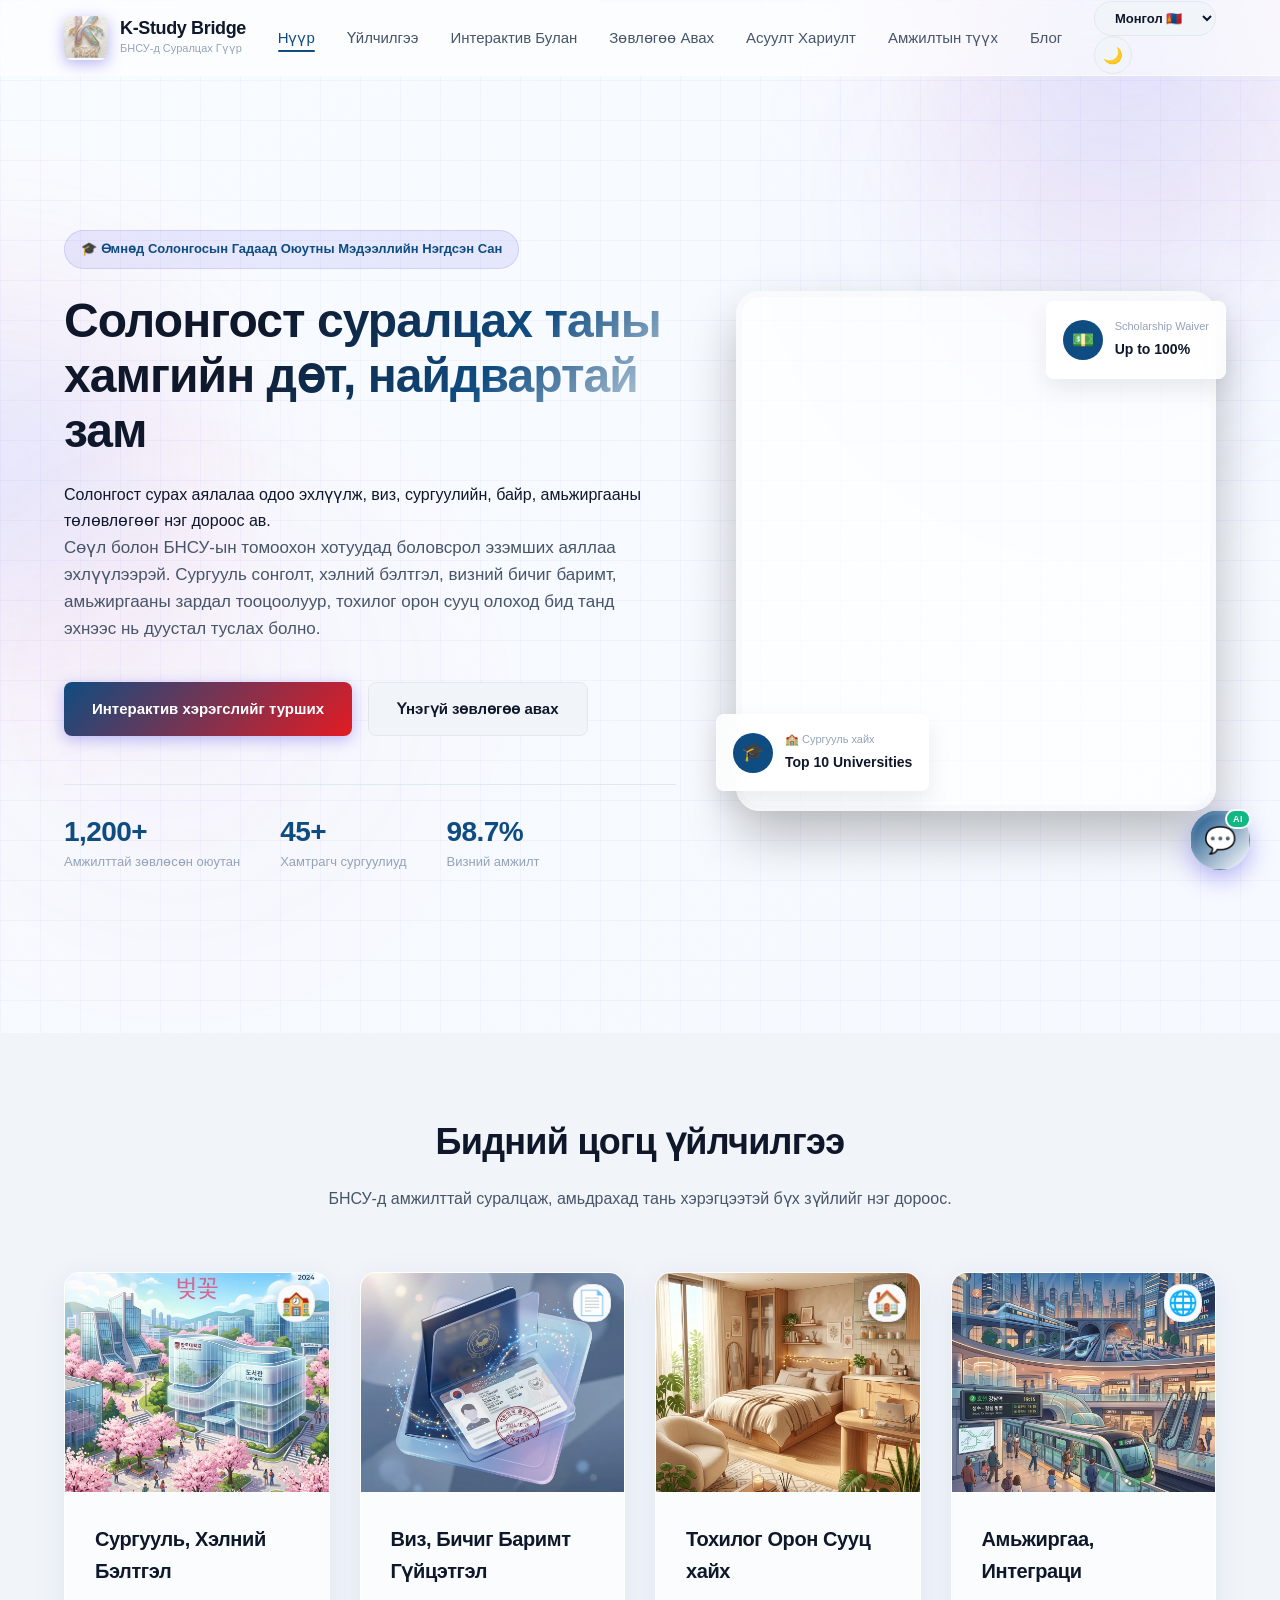
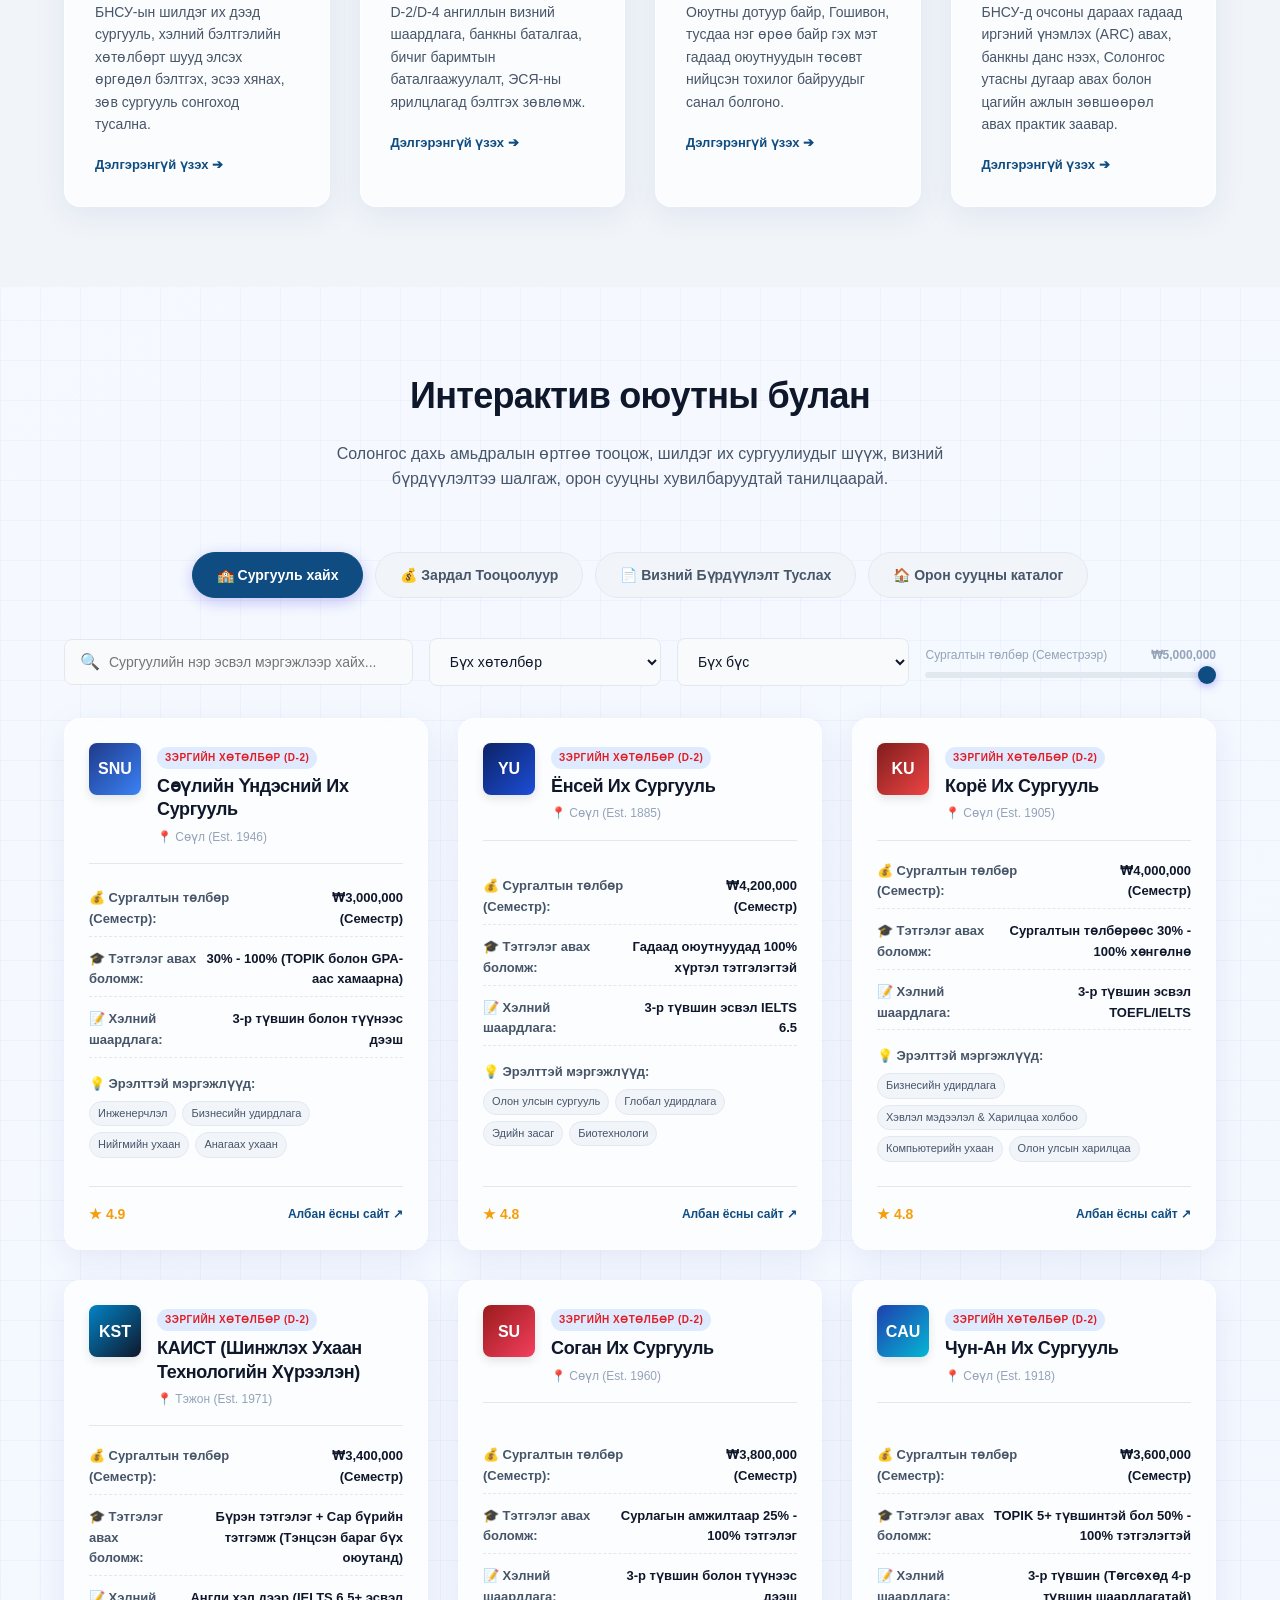
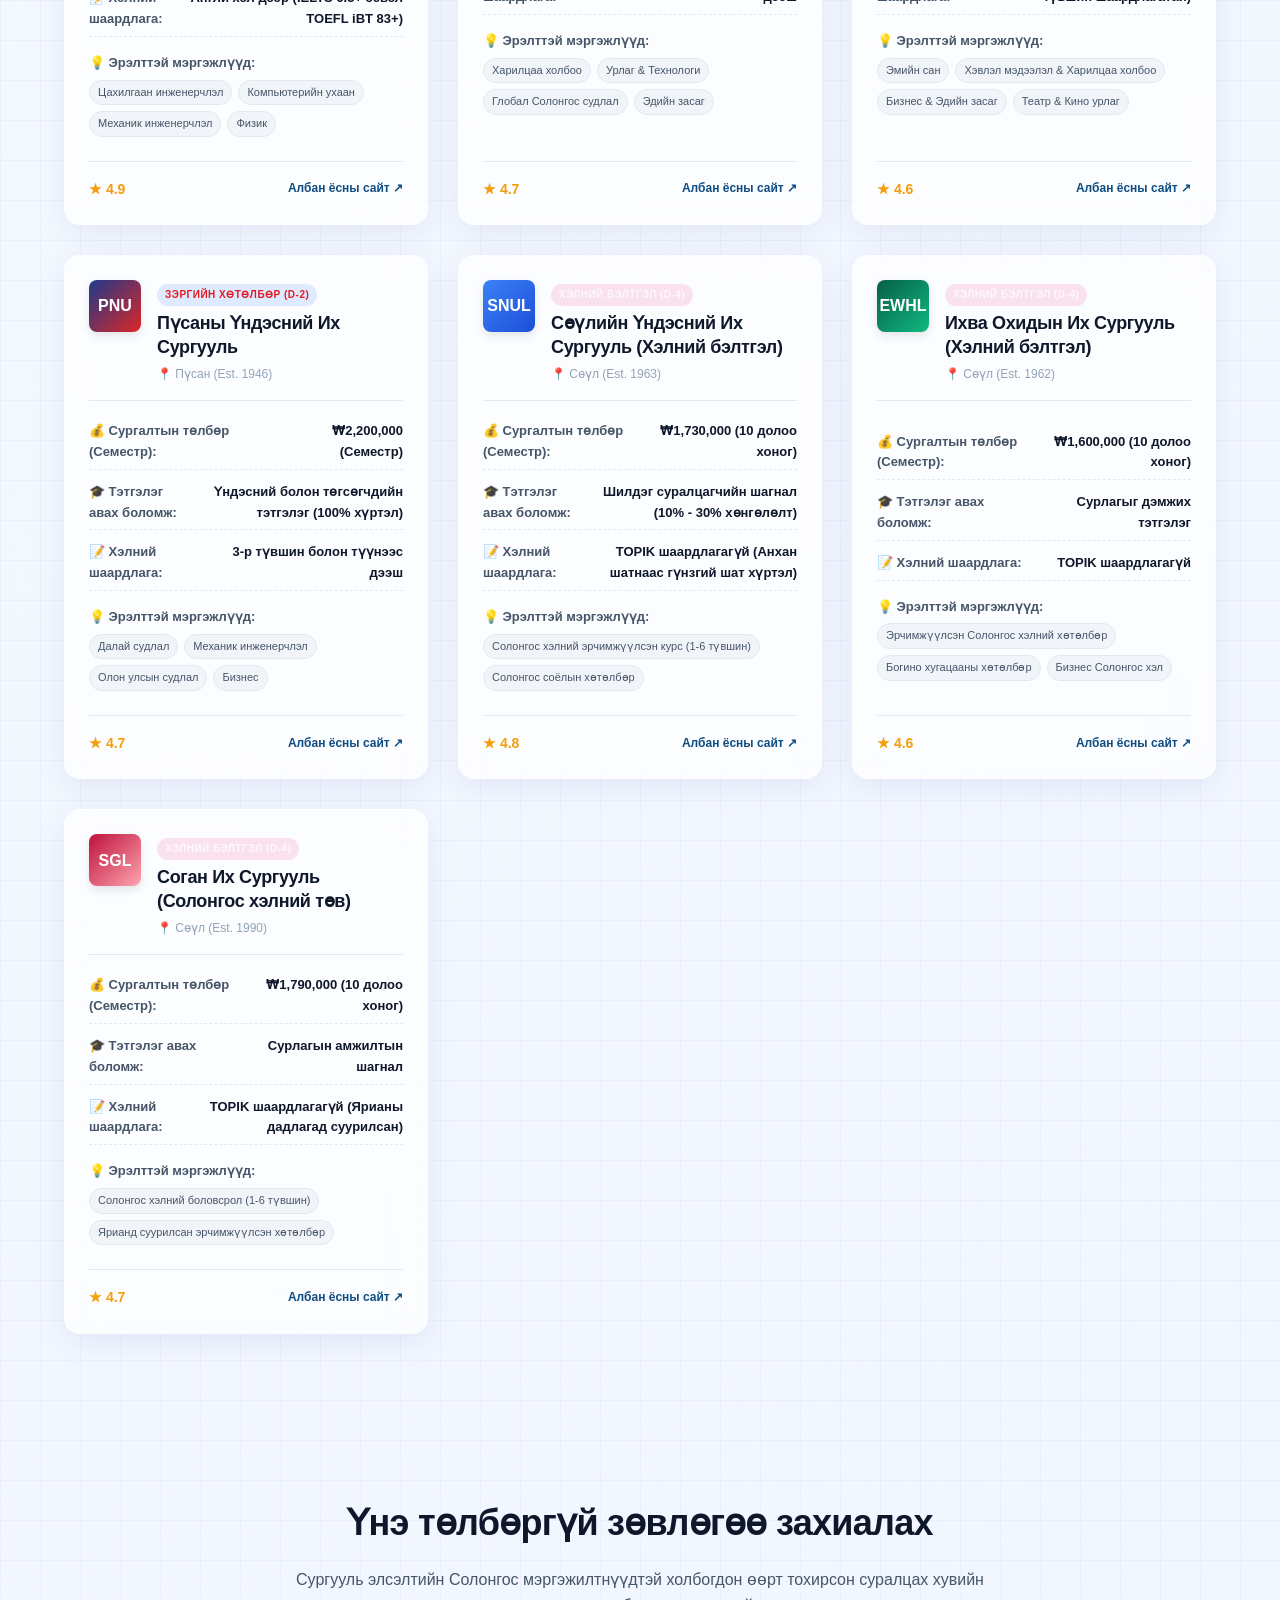
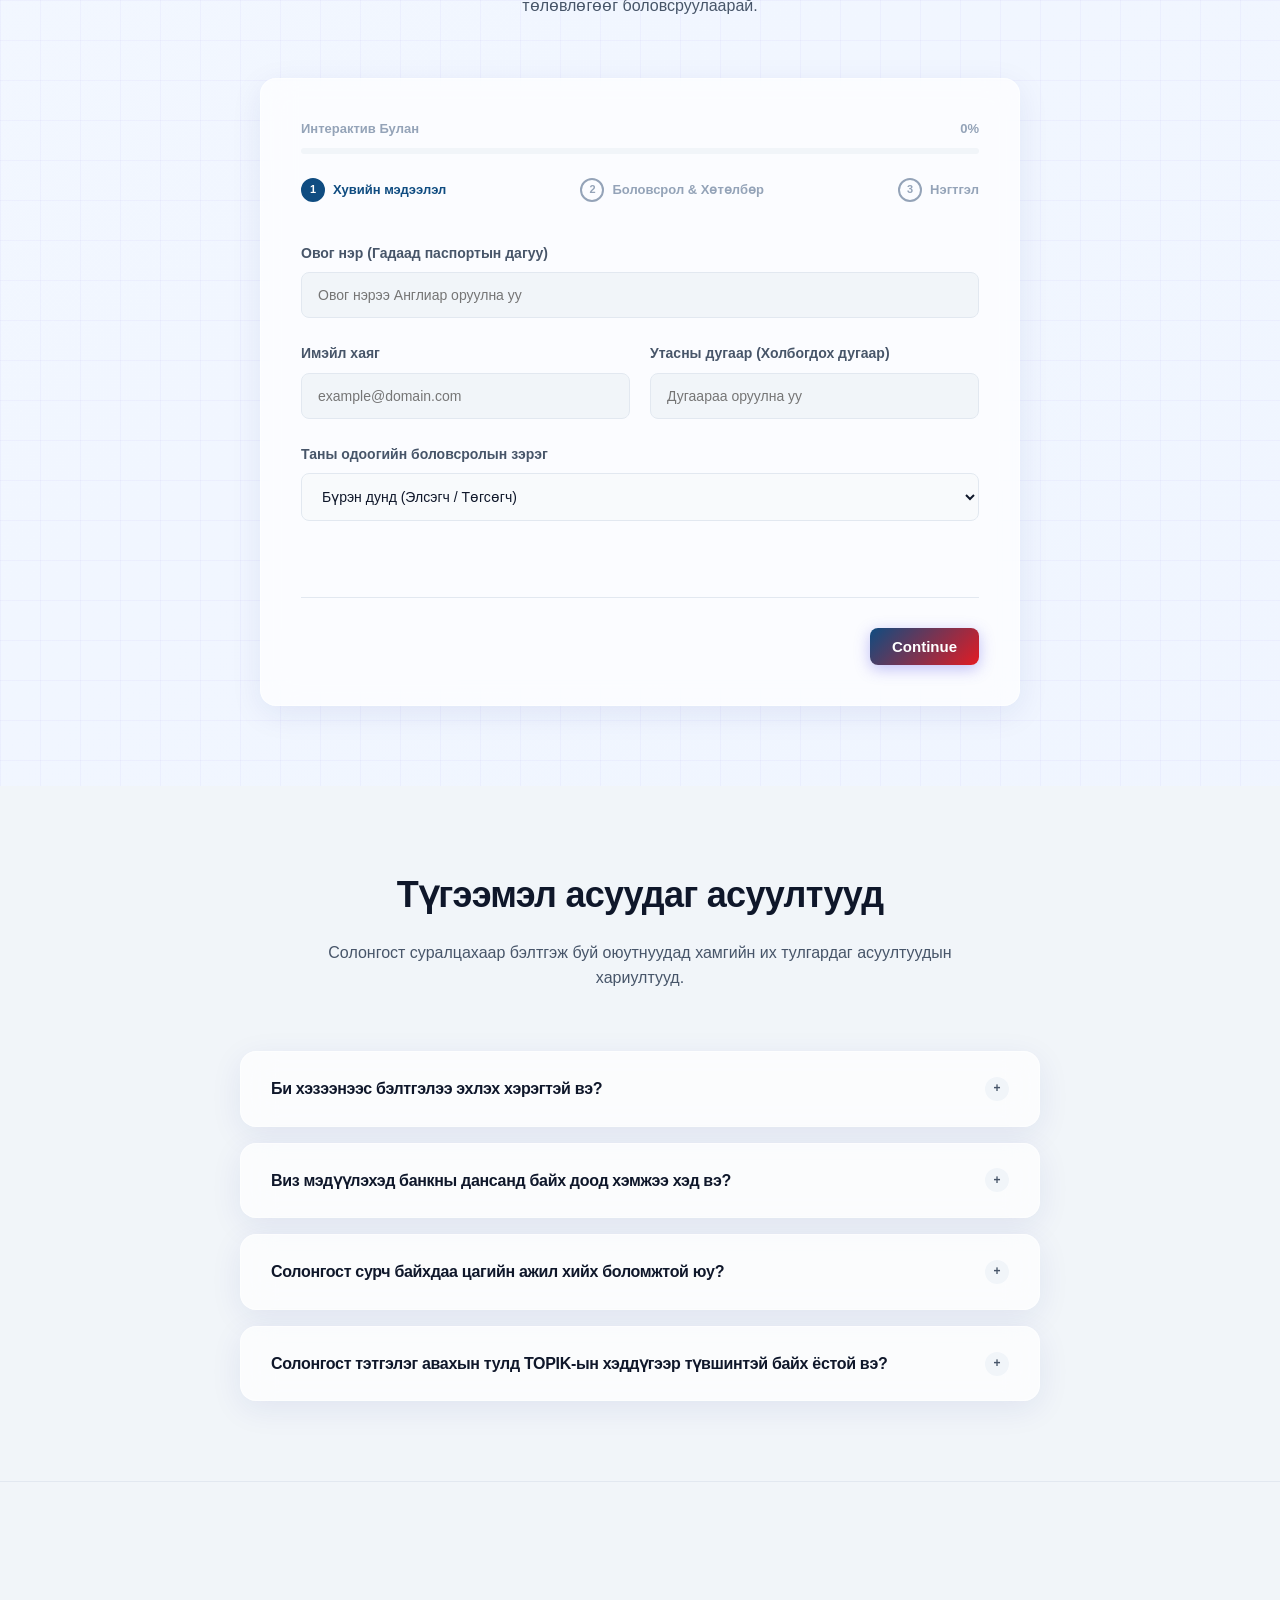
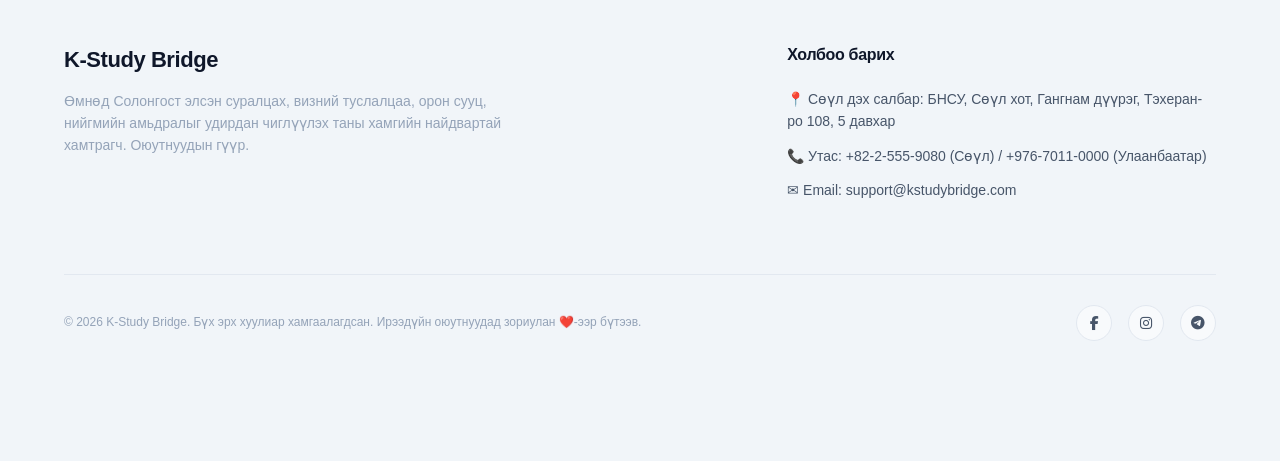
==== commit d8f8a61f: "Update HTML files" ====
--- a/index.html
+++ b/index.html
@@ -129,7 +129,6 @@
         <li><a href="#booking" class="nav-link" data-translate="navBooking">Зөвлөгөө Авах</a></li>
         <li><a href="#faq" class="nav-link" data-translate="navFaq">Асуулт Хариулт</a></li>
         <li><a href="success-story.html" class="nav-link" data-translate="navStory">Амжилтын түүх</a></li>
-        <li><a href="pricing.html" class="nav-link" data-translate="navPricing">Үнэ</a></li>
         <li><a href="blog.html" class="nav-link" data-translate="navBlog">Блог</a></li>
       </ul>
 
--- a/css/style.min.css
+++ b/css/style.min.css
@@ -1 +1 @@
-@import url(https://fonts.googleapis.com/css2?family=Inter:wght@300;400;500;600;700&family=Outfit:wght@400;500;600;700;800&display=swap);:root{--font-primary:'Inter',sans-serif;--font-heading:'Outfit',sans-serif;--bg-primary:#f8fafc;--bg-secondary:#f1f5f9;--body-bg-start:#f8fbff;--body-bg-end:#eef4ff;--glow-color-a:rgba(79, 70, 229, 0.14);--glow-color-b:rgba(236, 72, 153, 0.10);--text-primary:#0f172a;--text-secondary:#475569;--text-muted:#94a3b8;--accent-primary:#0f4c81;--accent-secondary:#e31b23;--accent-glow:rgba(255, 255, 255, 0.75);--glass-bg:rgba(255, 255, 255, 0.7);--glass-border:rgba(255, 255, 255, 0.5);--glass-shadow:0 8px 32px 0 rgba(31, 38, 135, 0.08);--card-shadow:0 4px 20px 0 rgba(0, 0, 0, 0.03);--inset-shadow:inset 0 2px 4px 0 rgba(0, 0, 0, 0.05);--radius-sm:8px;--radius-md:16px;--radius-lg:24px;--radius-full:9999px;--border-color:#e2e8f0;--transition-fast:0.2s cubic-bezier(0.4, 0, 0.2, 1);--transition-smooth:0.4s cubic-bezier(0.4, 0, 0.2, 1);--max-width:1200px;--grid-color:rgba(79, 70, 229, 0.04)}html[lang=mn]{--font-primary:'Arial',sans-serif;--font-heading:'Arial',sans-serif}body.dark-mode{--bg-primary:#090d16;--bg-secondary:#0f172a;--body-bg-start:#040816;--body-bg-end:#0f172a;--glow-color-a:rgba(129, 140, 248, 0.18);--glow-color-b:rgba(244, 114, 182, 0.14);--text-primary:#f8fafc;--text-secondary:#cbd5e1;--text-muted:#64748b;--accent-primary:#6366f1;--accent-secondary:#60a5fa;--accent-glow:#f472b6;--glass-bg:rgba(15, 23, 42, 0.7);--glass-border:rgba(255, 255, 255, 0.08);--glass-shadow:0 8px 32px 0 rgba(0, 0, 0, 0.4);--card-shadow:0 4px 20px 0 rgba(0, 0, 0, 0.2);--border-color:#1e293b;--grid-color:rgba(255, 255, 255, 0.03)}*,::after,::before{box-sizing:border-box;margin:0;padding:0}html{scroll-behavior:smooth}body{font-family:var(--font-primary);min-height:100vh;background-color:var(--bg-primary);background-image:linear-gradient(var(--grid-color) 1px,transparent 1px),linear-gradient(90deg,var(--grid-color) 1px,transparent 1px),linear-gradient(145deg,var(--body-bg-start) 0,var(--body-bg-end) 100%);background-size:40px 40px,40px 40px,100% 100%;color:var(--text-primary);line-height:1.6;overflow-x:hidden;transition:background-color var(--transition-smooth),background-image var(--transition-smooth),color var(--transition-smooth)}body::after,body::before{content:'';position:fixed;inset:auto;width:50vw;height:50vw;max-width:600px;max-height:600px;border-radius:50%;filter:blur(100px);opacity:.6;z-index:-1;pointer-events:none;animation:orbFloat 15s ease-in-out infinite alternate}body::before{top:-10%;right:-10%;background:radial-gradient(circle,var(--glow-color-a) 0,rgba(0,0,0,0) 70%)}body::after{bottom:-10%;left:-10%;background:radial-gradient(circle,var(--glow-color-b) 0,rgba(0,0,0,0) 70%);animation-delay:-7s}@keyframes orbFloat{0%{transform:translate(0,0) scale(1)}50%{transform:translate(-30px,50px) scale(1.1)}100%{transform:translate(20px,-20px) scale(.9)}}h1,h2,h3,h4,h5,h6{font-family:var(--font-heading);font-weight:700;letter-spacing:-.02em}a{color:inherit;text-decoration:none}button,input,select,textarea{font-family:inherit;font-size:inherit;outline:0}.btn-primary:focus-visible,.btn-secondary:focus-visible,.chatbot-toggle-btn:focus-visible,.faq-q:focus-visible,.form-control-input:focus-visible,.form-control-select:focus-visible,.service-card:focus-visible,button:focus-visible,input:focus-visible,select:focus-visible,textarea:focus-visible{outline:3px solid rgba(59,130,246,.85);outline-offset:3px}button{cursor:pointer;border:none;background:0 0}.container{width:90%;max-width:var(--max-width);margin:0 auto;padding:80px 0}.glass-card{background:var(--glass-bg);backdrop-filter:blur(16px);-webkit-backdrop-filter:blur(16px);border:1px solid var(--glass-border);border-radius:var(--radius-md);box-shadow:var(--glass-shadow);transition:transform var(--transition-fast),box-shadow var(--transition-fast),border var(--transition-smooth)}.glass-card:hover{transform:translateY(-4px);box-shadow:0 12px 40px 0 rgba(31,38,135,.12);border-color:rgba(99,102,241,.3)}.glowing-bg-circle{position:absolute;width:500px;height:500px;border-radius:50%;background:radial-gradient(circle,rgba(99,102,241,.15) 0,rgba(236,72,153,.05) 50%,rgba(0,0,0,0) 100%);filter:blur(50px);z-index:-1;pointer-events:none}.glowing-bg-circle-1{top:-200px;right:-100px}.glowing-bg-circle-2{bottom:20%;left:-250px}.navbar{position:fixed;top:0;left:0;width:100%;z-index:1000;background:rgba(255,255,255,.6);backdrop-filter:blur(20px);-webkit-backdrop-filter:blur(20px);border-bottom:1px solid var(--glass-border);transition:background-color var(--transition-smooth)}.skip-link{position:absolute;left:1rem;top:-3rem;z-index:1100;padding:.75rem 1rem;background:rgba(15,23,42,.95);color:#fff;border-radius:var(--radius-full);font-size:.92rem;text-decoration:none;transition:top var(--transition-fast),transform var(--transition-fast)}.skip-link:focus{top:1rem;transform:translateY(0)}.nav-toggle{display:none;border:none;background:0 0;color:var(--text-secondary);font-size:1.25rem;cursor:pointer;padding:.85rem}.nav-toggle i{transition:opacity var(--transition-fast),transform var(--transition-fast)}.nav-toggle:focus-visible{outline:3px solid rgba(59,130,246,.85);outline-offset:4px}.nav-toggle i.fa-xmark{display:none;opacity:0;transform:scale(.9)}.navbar.open .nav-toggle i.fa-bars{opacity:0}.navbar.open .nav-toggle i.fa-xmark{display:inline-block;opacity:1;transform:scale(1)}.dropdown-toggle.active,.nav-link.active{color:var(--accent-primary)}.dropdown-toggle.active::after,.nav-link.active::after{content:'';position:absolute;left:0;bottom:-6px;width:100%;height:2px;background:var(--accent-primary);border-radius:999px}body.dark-mode .navbar{background:rgba(9,13,22,.6)}.navbar.scrolled{background:rgba(255,255,255,.92);border-color:rgba(79,70,229,.18);box-shadow:0 18px 45px rgba(15,23,42,.12)}body.dark-mode .navbar.scrolled{background:rgba(7,11,20,.9);border-color:rgba(79,70,229,.22);box-shadow:0 18px 45px rgba(0,0,0,.32)}.nav-container{display:flex;justify-content:space-between;align-items:center;width:90%;max-width:var(--max-width);height:75px;margin:0 auto}.nav-logo{display:flex;align-items:center;gap:12px}.logo-icon-img-wrap{width:44px;height:44px;border-radius:var(--radius-sm);overflow:hidden;box-shadow:0 4px 15px rgba(79,70,229,.4);background-color:var(--bg-primary);display:flex;align-items:center;justify-content:center}.nav-logo-img{width:100%;height:100%;object-fit:cover}.logo-meta h1{font-size:18px;line-height:1.2}.logo-meta span{font-size:11px;color:var(--text-muted);display:block}.nav-links{display:flex;align-items:center;gap:32px;list-style:none}.nav-item.dropdown{position:relative}.nav-link{position:relative;font-weight:500;color:var(--text-secondary);font-size:15px;transition:color var(--transition-fast)}.dropdown-toggle{position:relative;display:inline-flex;align-items:center;gap:6px;color:var(--text-secondary);background:0 0;border:none;padding:0;cursor:pointer}.dropdown-toggle:focus,.dropdown-toggle:hover{color:var(--accent-primary)}.nav-item.dropdown .dropdown-menu{display:none;position:absolute;top:calc(100% + 6px);left:0;min-width:220px;background:var(--glass-bg);border:1px solid var(--border-color);border-radius:var(--radius-md);box-shadow:0 20px 45px rgba(15,23,42,.12);padding:10px 0;z-index:1001;transition:opacity var(--transition-fast),transform var(--transition-fast);opacity:0;transform:translateY(8px);pointer-events:none}.nav-item.dropdown.dropdown-open .dropdown-menu,.nav-item.dropdown:focus-within .dropdown-menu,.nav-item.dropdown:hover .dropdown-menu{display:block;opacity:1;transform:translateY(0);pointer-events:auto}.nav-item.dropdown .dropdown-menu li{list-style:none}.nav-item.dropdown .dropdown-menu a{display:flex;align-items:center;gap:16px;padding:10px 20px;color:var(--text-secondary);font-size:14px;transition:background var(--transition-fast),color var(--transition-fast)}.nav-item.dropdown .dropdown-menu a:focus,.nav-item.dropdown .dropdown-menu a:hover{background:rgba(79,70,229,.08);color:var(--accent-primary)}.lang-select-dropdown{background:var(--bg-secondary);color:var(--text-primary);border:1px solid var(--border-color);padding:8px 16px;border-radius:var(--radius-full);font-weight:600;font-size:13px;cursor:pointer;outline:0;transition:background var(--transition-fast),border-color var(--transition-fast),color var(--transition-fast)}.lang-select-dropdown:focus,.lang-select-dropdown:hover{background:var(--accent-primary);color:#fff;border-color:var(--accent-primary)}.lang-select-dropdown option{background:var(--bg-primary);color:var(--text-primary)}.theme-btn{width:38px;height:38px;background:var(--bg-secondary);border:1px solid var(--border-color);border-radius:50%;display:flex;align-items:center;justify-content:center;font-size:16px;transition:background var(--transition-fast)}.theme-btn:hover{background:var(--border-color)}.hero{position:relative;padding-top:150px;padding-bottom:80px;overflow:hidden}.hero-grid{display:grid;grid-template-columns:1.2fr 0.8fr;gap:60px;align-items:center}.hero-badge{display:inline-flex;align-items:center;background:rgba(79,70,229,.1);color:var(--accent-primary);padding:8px 16px;border-radius:var(--radius-full);font-size:13px;font-weight:600;margin-bottom:24px;border:1px solid rgba(79,70,229,.15)}body.dark-mode .hero-badge{background:rgba(99,102,241,.2)}.hero-title{font-size:48px;line-height:1.15;margin-bottom:24px;background:linear-gradient(135deg,var(--text-primary) 30%,var(--accent-primary),var(--accent-glow));background-clip:text;-webkit-background-clip:text;-webkit-text-fill-color:transparent}.hero-desc{font-size:17px;color:var(--text-secondary);margin-bottom:40px;max-width:600px}.hero-actions{display:flex;gap:16px;margin-bottom:48px}.btn-primary{background:linear-gradient(135deg,var(--accent-primary),var(--accent-secondary));color:#fff;font-weight:600;font-size:15px;padding:14px 28px;border-radius:var(--radius-sm);box-shadow:0 4px 15px rgba(79,70,229,.35);display:inline-flex;align-items:center;gap:10px;transition:transform var(--transition-fast),box-shadow var(--transition-fast)}.btn-primary:hover{transform:translateY(-2px);box-shadow:0 8px 25px rgba(79,70,229,.5)}.btn-secondary{background:var(--bg-secondary);color:var(--text-primary);border:1px solid var(--border-color);font-weight:600;font-size:15px;padding:14px 28px;border-radius:var(--radius-sm);display:inline-flex;align-items:center;transition:background var(--transition-fast),border-color var(--transition-fast)}.btn-secondary:hover{background:var(--border-color)}.hero-stats{display:flex;gap:40px;border-top:1px solid var(--border-color);padding-top:32px}.stat-item h4{font-size:28px;color:var(--accent-primary);line-height:1.1;margin-bottom:4px}.stat-item p{font-size:13px;color:var(--text-muted);font-weight:500}.hero-visual{position:relative;display:flex;justify-content:center;align-items:center}.hero-fade-slider{position:relative;width:480px;height:520px;border-radius:24px;overflow:hidden;box-shadow:0 25px 50px rgba(0,0,0,.25);border:6px solid var(--bg-primary);animation:floatCircle 6s ease-in-out infinite;background-color:var(--glass-bg)}.fade-slide{position:absolute;top:0;left:0;width:100%;height:100%;object-fit:cover;opacity:0;animation:fadeAnimation 16s infinite}picture:first-child .fade-slide{animation-delay:0s}picture:nth-child(2) .fade-slide{animation-delay:4s}picture:nth-child(3) .fade-slide{animation-delay:8s}picture:nth-child(4) .fade-slide{animation-delay:12s}@keyframes fadeAnimation{0%{opacity:0;transform:scale(1.05)}5%{opacity:1;transform:scale(1)}25%{opacity:1;transform:scale(1)}30%{opacity:0;transform:scale(1.05)}100%{opacity:0;transform:scale(1.05)}}.floating-overlay-card{position:absolute;padding:16px;border-radius:var(--radius-sm);background:rgba(255,255,255,.85);backdrop-filter:blur(10px);border:1px solid rgba(255,255,255,.5);box-shadow:0 10px 25px rgba(0,0,0,.08);display:flex;align-items:center;gap:12px}body.dark-mode .floating-overlay-card{background:rgba(15,23,42,.85);border-color:rgba(255,255,255,.08);box-shadow:0 10px 25px rgba(0,0,0,.3)}.card-1{bottom:20px;left:-20px;animation:floatCircle 5s ease-in-out infinite alternate}.card-2{top:10px;right:-10px;animation:floatCircle 4s ease-in-out infinite alternate-reverse}.floating-card-icon{width:40px;height:40px;border-radius:50%;background:var(--accent-primary);color:#fff;display:flex;align-items:center;justify-content:center;font-size:18px}.floating-card-meta span{display:block;font-size:11px;color:var(--text-muted)}.floating-card-meta strong{font-size:14px;color:var(--text-primary);font-family:var(--font-heading)}@keyframes floatCircle{0%{transform:translateY(0)}100%{transform:translateY(-15px)}}@keyframes spinSlow{0%{transform:rotate(0)}100%{transform:rotate(360deg)}}.services-section{background-color:var(--bg-secondary);transition:background-color var(--transition-smooth)}.section-header{text-align:center;max-width:700px;margin:0 auto 60px auto}.section-header h2{font-size:36px;color:var(--text-primary);margin-bottom:16px}.section-header p{color:var(--text-secondary);font-size:16px}.services-grid{display:grid;grid-template-columns:repeat(auto-fit,minmax(260px,1fr));gap:30px}.service-card{text-align:left;overflow:hidden;display:flex;flex-direction:column}.service-image-wrapper{position:relative;width:100%;height:220px;overflow:hidden;border-bottom:1px solid var(--glass-border)}.service-img{width:100%;height:100%;object-fit:cover;transition:transform var(--transition-smooth)}.service-card:hover .service-img{transform:scale(1.08)}.service-content{padding:30px;flex-grow:1;display:flex;flex-direction:column;position:relative}.service-icon-badge{position:absolute;top:5%;right:5%;width:38px;height:38px;border-radius:var(--radius-md);background:var(--bg-primary);color:var(--text-primary);display:flex;align-items:center;justify-content:center;font-size:24px;box-shadow:0 4px 15px rgba(0,0,0,.1);z-index:2;border:1px solid var(--border-color);transition:transform var(--transition-fast)}.service-card:hover .service-icon-badge{transform:translateY(-5px)}body.dark-mode .service-icon-badge{background:var(--bg-secondary);box-shadow:0 4px 15px rgba(0,0,0,.4)}.service-content h3{font-size:20px;margin-bottom:14px}.service-card p{font-size:14px;color:var(--text-secondary);line-height:1.6}.service-card[data-target-tab]{cursor:pointer}.service-card-action{margin-top:20px;display:flex;align-items:center}.service-learn-more{font-size:13px;font-weight:700;color:var(--accent-primary);display:inline-block;transition:color var(--transition-fast),transform var(--transition-fast)}.service-card:hover .service-learn-more{color:var(--accent-glow);transform:translateX(6px)}.detail-page-wrapper{padding-top:110px}.detail-page-hero{display:grid;grid-template-columns:1.1fr 0.9fr;gap:32px;align-items:center}.detail-page-badge{display:inline-flex;align-items:center;gap:8px;padding:10px 14px;border-radius:var(--radius-full);background:rgba(99,102,241,.12);color:var(--accent-primary);font-size:13px;font-weight:700}.detail-page-hero h1{font-size:42px;line-height:1.1;margin:18px 0 16px}.detail-page-hero p{color:var(--text-secondary);font-size:17px;line-height:1.7}.detail-page-hero .hero-actions{margin-top:28px}.detail-panel{padding:24px;border-radius:var(--radius-md);background:var(--glass-bg);border:1px solid var(--glass-border);box-shadow:var(--glass-shadow)}.detail-panel h3{font-size:18px;margin-bottom:12px}.detail-panel li,.detail-panel p{color:var(--text-secondary);line-height:1.6}.detail-grid{display:grid;grid-template-columns:repeat(auto-fit,minmax(260px,1fr));gap:24px;margin-top:30px}.detail-card{padding:24px;border-radius:var(--radius-md);background:var(--glass-bg);border:1px solid var(--glass-border);box-shadow:var(--glass-shadow)}.detail-card h3{font-size:18px;margin-bottom:10px}.detail-card ul{padding-left:18px;display:grid;gap:8px}.detail-steps{display:grid;gap:14px;margin-top:18px}.detail-step{display:flex;gap:14px;align-items:flex-start;padding:14px;border-radius:var(--radius-sm);background:rgba(99,102,241,.08);border:1px solid rgba(99,102,241,.12)}.detail-step-number{width:36px;height:36px;border-radius:50%;display:grid;place-items:center;background:var(--accent-primary);color:#fff;font-weight:800;flex:0 0 36px}.dashboard-container{margin-top:20px}.dashboard-nav{display:flex;justify-content:center;flex-wrap:wrap;gap:12px;margin-bottom:40px}.dashboard-tab-btn{padding:14px 24px;border-radius:var(--radius-full);background:var(--bg-secondary);color:var(--text-secondary);font-weight:600;font-size:14px;border:1px solid var(--border-color);transition:all var(--transition-fast)}.dashboard-tab-btn:hover{background:var(--border-color)}.dashboard-tab-btn.active{background:var(--accent-primary);color:#fff;border-color:var(--accent-primary);box-shadow:0 4px 15px rgba(79,70,229,.3)}.dashboard-panel{display:none}.dashboard-panel.active{display:block}.fade-in{animation:fadeInEffect .5s ease-out forwards}@keyframes fadeInEffect{from{opacity:0;transform:translateY(10px)}to{opacity:1;transform:translateY(0)}}.uni-controls-wrap{display:grid;grid-template-columns:1.2fr 0.8fr 0.8fr 1fr;gap:16px;margin-bottom:32px;align-items:center}.search-input-group{position:relative}.search-icon{position:absolute;left:16px;top:50%;transform:translateY(-50%);color:var(--text-muted);font-size:16px}.form-control-input{width:100%;background:var(--bg-primary);border:1px solid var(--border-color);color:var(--text-primary);padding:14px 16px 14px 44px;border-radius:var(--radius-sm);font-size:14px;transition:border-color var(--transition-fast)}.form-control-select{width:100%;background:var(--bg-primary);border:1px solid var(--border-color);color:var(--text-primary);padding:14px 16px;border-radius:var(--radius-sm);font-size:14px;cursor:pointer;transition:border-color var(--transition-fast)}.form-control-input:focus,.form-control-select:focus{border-color:var(--accent-primary)}.tuition-slider-group{display:flex;flex-direction:column;gap:6px}.slider-label-meta{display:flex;justify-content:space-between;font-size:12px;color:var(--text-muted);font-weight:500}.custom-range-slider{appearance:none;-webkit-appearance:none;width:100%;height:6px;border-radius:var(--radius-full);background:var(--border-color);outline:0}.custom-range-slider::-webkit-slider-thumb{-webkit-appearance:none;width:18px;height:18px;border-radius:50%;background:var(--accent-primary);cursor:pointer;box-shadow:0 2px 8px rgba(79,70,229,.4);transition:transform .1s ease}.custom-range-slider::-webkit-slider-thumb:hover{transform:scale(1.2)}.university-cards-grid{display:grid;grid-template-columns:repeat(auto-fill,minmax(340px,1fr));gap:30px}.university-card{padding:24px;display:flex;flex-direction:column;justify-content:space-between;min-height:400px}.card-header-uni{display:flex;gap:16px;align-items:flex-start;margin-bottom:20px;border-bottom:1px solid var(--border-color);padding-bottom:16px}.uni-logo-avatar{width:52px;height:52px;border-radius:var(--radius-sm);display:flex;align-items:center;justify-content:center;color:#fff;font-family:var(--font-heading);font-size:16px;font-weight:800;flex-shrink:0;box-shadow:0 4px 10px rgba(0,0,0,.1)}.uni-meta-title h3{font-size:18px;line-height:1.3;margin:6px 0}.uni-tag{font-size:10px;font-weight:700;text-transform:uppercase;padding:3px 8px;border-radius:var(--radius-full);letter-spacing:.05em;display:inline-block}.tag-d2{background:rgba(59,130,246,.15);color:var(--accent-secondary)}.tag-d4{background:rgba(236,72,153,.15);color:var(--accent-glow)}.uni-region-marker{font-size:12px;color:var(--text-muted);font-weight:500;display:block}.card-body-uni{display:flex;flex-direction:column;gap:12px;margin-bottom:24px}.uni-detail-item{display:flex;justify-content:space-between;font-size:13px;border-bottom:1px dashed var(--border-color);padding-bottom:6px}.uni-detail-item strong{color:var(--text-secondary)}.uni-detail-item span{font-weight:600;text-align:right}.uni-majors-section{font-size:13px;margin-top:4px}.uni-majors-section strong{color:var(--text-secondary);display:block;margin-bottom:6px}.uni-majors-pills{display:flex;flex-wrap:wrap;gap:6px}.uni-majors-pills span{font-size:11px;background:var(--bg-secondary);color:var(--text-secondary);padding:3px 8px;border-radius:var(--radius-full);font-weight:500;border:1px solid var(--border-color)}.card-footer-uni{display:flex;justify-content:space-between;align-items:center;border-top:1px solid var(--border-color);padding-top:16px}.uni-rating-badge{font-weight:700;color:#f59e0b;font-size:14px}.uni-web-btn{font-size:12px;font-weight:700;color:var(--accent-primary);transition:transform var(--transition-fast)}.uni-web-btn:hover{transform:translateX(2px)}.uni-no-results{grid-column:1/-1;text-align:center;padding:60px 0;color:var(--text-muted)}.no-results-icon{font-size:48px;margin-bottom:16px}.calculator-grid{display:grid;grid-template-columns:1.2fr 0.8fr;gap:40px;align-items:start}.calc-sliders-card{padding:40px 30px}.calc-slider-block{margin-bottom:30px}.calc-slider-block:last-child{margin-bottom:0}.calc-label-row{display:flex;justify-content:space-between;align-items:center;margin-bottom:10px}.calc-label-row label{font-weight:600;font-size:14px;color:var(--text-secondary)}.calc-numeric-val{font-family:var(--font-heading);font-size:16px;font-weight:700;color:var(--accent-primary)}.calc-summary-card{padding:40px 30px;text-align:center;position:sticky;top:100px}.calc-summary-title{font-size:18px;color:var(--text-secondary);margin-bottom:24px}.calc-total-display-wrap{margin-bottom:32px}.total-value-krw{font-family:var(--font-heading);font-size:38px;font-weight:850;line-height:1.1;color:var(--accent-primary);margin-bottom:8px;text-shadow:0 4px 10px rgba(79,70,229,.15)}.total-conversions-row{display:flex;justify-content:center;gap:20px;padding:12px;border-radius:var(--radius-sm);background:var(--bg-secondary);border:1px solid var(--border-color)}.conversion-col{display:flex;flex-direction:column}.conversion-col span{font-size:10px;color:var(--text-muted);text-transform:uppercase;font-weight:600}.conversion-col strong{font-size:16px;font-family:var(--font-heading);color:var(--text-primary)}.budget-badge-wrap{margin-bottom:24px}.budget-badge-label{font-size:12px;font-weight:600;color:var(--text-muted);display:block;margin-bottom:8px}.budget-badge{display:inline-block;padding:8px 16px;border-radius:var(--radius-full);font-weight:700;font-size:13px;text-transform:uppercase;letter-spacing:.05em}.badge-low{background:rgba(16,185,129,.15);color:#10b981}.badge-mid{background:rgba(59,130,246,.15);color:#3b82f6}.badge-high{background:rgba(236,72,153,.15);color:#ec4899}.budget-tip-text{font-size:13px;color:var(--text-secondary);line-height:1.6;border-top:1px solid var(--border-color);padding-top:20px}.calc-disclaimer{font-size:11px;color:var(--text-muted);margin-top:24px;line-height:1.4;text-align:left}.visa-assistant-wrap{display:grid;grid-template-columns:0.8fr 1.2fr;gap:40px;align-items:start}.visa-config-card{padding:30px}.visa-select-box-wrap{margin-top:16px}.visa-checklist-card{padding:40px 30px}.visa-checklist-tracker-header{margin-bottom:24px;border-bottom:1px solid var(--border-color);padding-bottom:16px}.visa-checklist-tracker-header h4{font-size:20px;margin-bottom:6px}.visa-meta-sub{font-size:13px;color:var(--text-muted)}.visa-checklist-item{margin-bottom:16px;padding:12px 16px;border-radius:var(--radius-sm);background:var(--bg-primary);border:1px solid var(--border-color);transition:all var(--transition-fast)}.visa-checklist-item:hover{border-color:rgba(99,102,241,.3)}.visa-checklist-item.completed{background:rgba(16,185,129,.05);border-color:rgba(16,185,129,.2)}body.dark-mode .visa-checklist-item.completed{background:rgba(16,185,129,.1);border-color:rgba(16,185,129,.3)}.visa-check-label{display:flex;align-items:flex-start;gap:12px;cursor:pointer;font-size:14px;font-weight:500;color:var(--text-secondary)}.visa-item-checkbox{display:none}.custom-checkbox-indicator{width:20px;height:20px;border-radius:4px;border:2px solid var(--text-muted);flex-shrink:0;display:inline-flex;align-items:center;justify-content:center;position:relative;transition:all var(--transition-fast)}.visa-item-checkbox:checked+.custom-checkbox-indicator{background:#10b981;border-color:#10b981}.visa-item-checkbox:checked+.custom-checkbox-indicator::after{content:'✓';color:#fff;font-size:12px;font-weight:800}.visa-chk-text{transition:color var(--transition-fast)}.visa-item-checkbox:checked~.visa-chk-text{color:var(--text-muted);text-decoration:line-through}.visa-progress-wrap{margin-top:30px;border-top:1px solid var(--border-color);padding-top:20px}.visa-progress-header{display:flex;justify-content:space-between;font-size:13px;font-weight:600;color:var(--text-secondary);margin-bottom:8px}.visa-progress-bar-bg{width:100%;height:8px;border-radius:var(--radius-full);background:var(--bg-secondary);overflow:hidden}.visa-progress-bar-fill{height:100%;border-radius:var(--radius-full);background:linear-gradient(90deg,#10b981,#34d399);transition:width var(--transition-smooth)}.housing-catalog-grid{display:grid;grid-template-columns:repeat(auto-fit,minmax(280px,1fr));gap:30px}.housing-card{padding:30px;display:flex;flex-direction:column;justify-content:space-between}.housing-card h3{font-size:20px;margin-bottom:12px}.housing-card p{font-size:13px;color:var(--text-secondary);margin-bottom:24px;line-height:1.6}.housing-features-list{list-style:none;margin-bottom:24px}.housing-features-list li{font-size:12px;color:var(--text-secondary);margin-bottom:8px;display:flex;align-items:center;gap:8px}.housing-features-list li::before{content:'✦';color:var(--accent-primary);font-weight:700}.housing-cost-row{border-top:1px solid var(--border-color);padding-top:16px;display:flex;justify-content:space-between;align-items:center}.housing-cost-row span{font-size:11px;color:var(--text-muted);text-transform:uppercase;font-weight:600}.housing-cost-row strong{font-family:var(--font-heading);font-size:16px;color:var(--accent-primary)}.booking-section{position:relative;overflow:hidden}.booking-wizard-card{max-width:760px;margin:0 auto;padding:40px}.wizard-progress-header-wrap{margin-bottom:40px}.wizard-progress-meta{display:flex;justify-content:space-between;font-size:13px;color:var(--text-muted);font-weight:600;margin-bottom:8px}.wizard-progress-bg{width:100%;height:6px;border-radius:var(--radius-full);background:var(--bg-secondary);margin-bottom:24px}.wizard-progress-fill{height:100%;border-radius:var(--radius-full);background:linear-gradient(90deg,var(--accent-primary),var(--accent-glow));width:0%;transition:width var(--transition-smooth)}.step-indicators-wrap{display:flex;justify-content:space-between;position:relative}.step-indicator-item{display:flex;align-items:center;gap:8px;font-size:13px;color:var(--text-muted);font-weight:600;transition:color var(--transition-fast)}.step-indicator-item.active{color:var(--accent-primary)}.step-ind-circle{width:24px;height:24px;border-radius:50%;border:2px solid var(--text-muted);display:flex;align-items:center;justify-content:center;font-size:11px;transition:all var(--transition-fast)}.step-indicator-item.active .step-ind-circle{border-color:var(--accent-primary);background:var(--accent-primary);color:#fff}.wizard-step{display:none}.wizard-step.active{display:block;animation:fadeInEffect .4s ease-out forwards}.form-group-block{margin-bottom:24px}.form-group-block label{display:block;font-size:14px;font-weight:600;color:var(--text-secondary);margin-bottom:8px}.wizard-form-input{width:100%;background:var(--bg-secondary);border:1px solid var(--border-color);color:var(--text-primary);padding:14px 16px;border-radius:var(--radius-sm);font-size:14px;transition:all var(--transition-fast)}.wizard-form-input:focus{border-color:var(--accent-primary);background:var(--bg-primary);box-shadow:0 0 0 4px rgba(79,70,229,.1)}.wizard-form-input.input-error{border-color:#ef4444;background:rgba(239,68,68,.03)}.form-error{display:none;font-size:12px;color:#ef4444;font-weight:600;margin-top:6px}.form-error.show{display:block}.booking-status-message{margin:18px 0 0;font-size:14px;line-height:1.55;color:var(--text-secondary);min-height:22px}.booking-status-message.info{color:#2563eb}.booking-status-message.success{color:#10b981}.booking-status-message.error{color:#ef4444}.btn-primary{position:relative}.btn-primary.loading{cursor:wait;opacity:.9}.btn-primary.loading::after{content:'';position:absolute;right:16px;top:50%;width:16px;height:16px;margin-top:-8px;border:2px solid rgba(255,255,255,.85);border-top-color:transparent;border-radius:50%;animation:spin .8s linear infinite}@keyframes spin{from{transform:rotate(0)}to{transform:rotate(360deg)}}.summary-data-item.hidden{display:none}.wizard-two-col{display:grid;grid-template-columns:1fr 1fr;gap:20px}.wizard-summary-layout{background:var(--bg-secondary);border:1px solid var(--border-color);border-radius:var(--radius-sm);padding:24px;margin-bottom:24px}.wizard-summary-layout h4{font-size:16px;margin-bottom:16px;border-bottom:1px solid var(--border-color);padding-bottom:8px}.summary-data-list{display:flex;flex-direction:column;gap:12px}.summary-data-item{display:flex;justify-content:space-between;font-size:13px}.summary-data-item span{color:var(--text-muted);font-weight:500}.summary-data-item strong{color:var(--text-primary);text-align:right}.booking-wizard-actions{display:flex;justify-content:flex-end;gap:16px;border-top:1px solid var(--border-color);padding-top:30px;margin-top:30px}.booking-success-container{display:none;flex-direction:column;align-items:center;text-align:center;padding:40px 20px;position:relative}.success-icon-globe{width:80px;height:80px;border-radius:50%;background:rgba(16,185,129,.1);color:#10b981;display:flex;align-items:center;justify-content:center;font-size:40px;margin-bottom:24px;animation:scaleBounce .5s cubic-bezier(.175,.885,.32,1.275) forwards}@keyframes scaleBounce{0%{transform:scale(0)}100%{transform:scale(1)}}.success-title{font-size:26px;margin-bottom:16px;color:var(--text-primary)}.success-desc{font-size:15px;color:var(--text-secondary);max-width:550px;margin-bottom:32px;line-height:1.6}.confetti-canvas-element{position:absolute;top:0;left:0;width:100%;height:100%;pointer-events:none;z-index:10}.faq-grid{max-width:800px;margin:0 auto;display:flex;flex-direction:column;gap:16px}.faq-item{overflow:hidden}.faq-q{padding:24px 30px;display:flex;justify-content:space-between;align-items:center;cursor:pointer;transition:background var(--transition-fast)}.faq-q h3{font-size:16px;color:var(--text-primary);font-weight:600;padding-right:20px}.faq-icon-indicator{width:24px;height:24px;border-radius:50%;background:var(--bg-secondary);display:flex;align-items:center;justify-content:center;font-size:12px;font-weight:700;color:var(--text-secondary);transition:transform var(--transition-fast),background var(--transition-fast)}.faq-item.active .faq-icon-indicator{transform:rotate(45deg);background:var(--accent-primary);color:#fff}.faq-a{max-height:0;overflow:hidden;transition:max-height var(--transition-smooth)}.faq-a-inner{padding:0 30px 24px 30px;font-size:14px;color:var(--text-secondary);line-height:1.6;border-top:1px solid var(--border-color);padding-top:16px}.faq-item.active .faq-a{max-height:500px}.footer{background-color:var(--bg-secondary);border-top:1px solid var(--border-color);padding-top:80px;padding-bottom:40px;font-size:14px;color:var(--text-secondary);transition:background-color var(--transition-smooth)}.footer-top-grid{display:grid;grid-template-columns:1.2fr 0.8fr;gap:80px;margin-bottom:60px}.footer-brand h2{font-size:22px;color:var(--text-primary);margin-bottom:12px}.footer-brand p{max-width:480px;color:var(--text-muted);line-height:1.6}.footer-contact h3{font-size:16px;color:var(--text-primary);margin-bottom:20px}.footer-contact-list{list-style:none}.footer-contact-list li{margin-bottom:12px;color:var(--text-secondary)}.footer-bottom{border-top:1px solid var(--border-color);padding-top:30px;display:flex;justify-content:space-between;align-items:center;flex-wrap:wrap;gap:20px}.footer-copyright{color:var(--text-muted);font-size:12px}.footer-social-icons{display:flex;gap:16px}.social-icon-btn{width:36px;height:36px;border-radius:50%;background:var(--bg-primary);border:1px solid var(--border-color);display:flex;align-items:center;justify-content:center;font-size:14px;transition:all var(--transition-fast)}.social-icon-btn:hover{background:var(--accent-primary);color:#fff;transform:translateY(-2px)}@media (max-width:992px){.hero-grid{grid-template-columns:1fr;gap:40px;text-align:center}.hero-badge,.hero-desc{margin-left:auto;margin-right:auto}.hero-actions{justify-content:center}.hero-stats{justify-content:center}.hero-visual{margin-top:30px}.hero-fade-slider{width:400px;height:440px;margin:0 auto}.uni-controls-wrap{grid-template-columns:1fr 1fr}.calculator-grid,.visa-assistant-wrap{grid-template-columns:1fr}.calc-summary-card{position:static}.footer-top-grid{grid-template-columns:1fr;gap:40px}}@media (max-width:900px){.detail-page-wrapper{padding-top:96px}.detail-page-hero{grid-template-columns:1fr;gap:24px}.detail-page-hero h1{font-size:32px}.detail-page-hero p{font-size:15px}.detail-grid{grid-template-columns:1fr;gap:18px}.detail-card,.detail-panel{padding:18px}.nav-toggle{display:inline-flex}.nav-links{display:none;flex-direction:column;width:100%;gap:16px;padding:14px 0;border-top:1px solid var(--glass-border);background:rgba(255,255,255,.92);backdrop-filter:blur(20px)}.navbar.open .nav-links{display:flex}.navbar.open .nav-toggle i.fa-bars{display:none}.navbar.open .nav-toggle i.fa-xmark{display:inline-block}.nav-item.dropdown .dropdown-menu{position:static;top:auto;left:auto;width:100%;box-shadow:none;border:none;background:0 0;padding:0;opacity:1;transform:none;pointer-events:auto;display:block}}@media (max-width:600px){.services-grid{display:flex;overflow-x:auto;overflow-y:hidden;gap:16px;padding-bottom:8px;scroll-snap-type:x mandatory;-webkit-overflow-scrolling:touch;scrollbar-width:thin}.services-grid::-webkit-scrollbar{height:6px}.services-grid::-webkit-scrollbar-thumb{background:rgba(99,102,241,.35);border-radius:999px}.service-card{min-width:85vw;flex:0 0 85vw;scroll-snap-align:start}.service-image-wrapper{height:180px}.service-content{padding:18px}.hero-title{font-size:34px}.hero-stats{flex-direction:column;gap:20px;align-items:center}.hero-fade-slider{width:100%;max-width:340px;height:380px;border-width:4px;border-radius:20px}.uni-controls-wrap{grid-template-columns:1fr}.nav-container{flex-wrap:wrap;height:auto;padding:10px 0;gap:10px}.nav-logo{flex:1 1 100%}.nav-actions{width:100%;justify-content:space-between;flex-wrap:wrap;gap:8px}.nav-links{display:flex;flex-direction:column;width:100%;gap:12px;padding-top:10px}.dropdown-toggle,.nav-link{width:100%;justify-content:flex-start}.nav-links li{width:100%}.nav-item.dropdown .dropdown-menu{position:static;top:auto;left:auto;width:100%;box-shadow:none;border:none;background:0 0;padding:0;opacity:1;transform:none;pointer-events:auto;display:block}.nav-item.dropdown .dropdown-menu a{padding-left:20px;border-radius:0}.detail-page-hero .hero-actions{flex-direction:column;align-items:stretch}.detail-page-hero .hero-actions a{width:100%;text-align:center;justify-content:center}.detail-step{gap:10px;padding:12px}.detail-step-number{width:32px;height:32px;flex:0 0 32px;font-size:14px}.wizard-two-col{grid-template-columns:1fr;gap:0}.step-indicators-wrap{flex-direction:column;gap:12px}.booking-wizard-card{padding:24px}}.chatbot-widget-container{position:fixed;bottom:30px;right:30px;z-index:9999;font-family:var(--font-primary)}.chatbot-toggle-btn{width:60px;height:60px;border-radius:50%;background:linear-gradient(135deg,var(--accent-primary),var(--accent-glow));box-shadow:0 8px 24px rgba(79,70,229,.4),inset 0 2px 4px rgba(255,255,255,.2);display:flex;align-items:center;justify-content:center;position:relative;transition:transform var(--transition-fast),box-shadow var(--transition-fast);border:1px solid rgba(255,255,255,.1)}.chatbot-toggle-btn:hover{transform:scale(1.08) rotate(-5deg);box-shadow:0 12px 30px rgba(79,70,229,.6)}.bot-toggle-icon{font-size:26px}.bot-toggle-badge{position:absolute;top:-2px;right:-2px;background:#10b981;color:#fff;font-size:9px;font-weight:800;padding:3px 6px;border-radius:var(--radius-full);border:2px solid var(--bg-primary);letter-spacing:.05em}.chatbot-window{width:380px;height:520px;display:flex;flex-direction:column;overflow:hidden;position:absolute;bottom:0;right:0;transform:translateY(40px) scale(.95);opacity:0;visibility:hidden;transition:all var(--transition-smooth);transform-origin:bottom right}.chatbot-window.active{transform:translateY(0) scale(1);opacity:1;visibility:visible}.chatbot-header{padding:16px 20px;background:linear-gradient(135deg,var(--accent-primary),var(--accent-secondary));color:#fff;display:flex;justify-content:space-between;align-items:center;border-bottom:1px solid rgba(255,255,255,.08)}.bot-header-info{display:flex;align-items:center;gap:12px}.bot-avatar{width:36px;height:36px;border-radius:50%;background:rgba(255,255,255,.15);display:flex;align-items:center;justify-content:center;font-size:20px;border:1px solid rgba(255,255,255,.25)}.bot-title-meta h3{font-size:15px;font-family:var(--font-heading)}.stories-section{padding:80px 0}.stories-section h2{font-size:32px;text-align:center;margin-bottom:50px;color:var(--text-primary)}.stories-grid{display:grid;grid-template-columns:repeat(auto-fit,minmax(300px,1fr));gap:30px}.story-card{padding:30px;border-radius:var(--radius-md);background:var(--glass-bg);border:1px solid var(--glass-border);box-shadow:var(--glass-shadow);transition:all var(--transition-fast);display:flex;flex-direction:column}.story-card:hover{transform:translateY(-6px);border-color:rgba(99,102,241,.3);box-shadow:0 12px 40px rgba(31,38,135,.15)}.story-header{display:flex;gap:16px;margin-bottom:24px;align-items:flex-start}.story-avatar{width:50px;height:50px;border-radius:50%;background:linear-gradient(135deg,var(--accent-primary),#3b82f6);color:#fff;display:flex;align-items:center;justify-content:center;font-weight:800;font-size:20px;flex-shrink:0}.story-meta{flex:1}.story-meta h3{font-size:18px;margin-bottom:4px;color:var(--text-primary)}.story-title{font-size:14px;color:#4f46e5;font-weight:600;margin-bottom:4px}.story-date{font-size:12px;color:var(--text-muted)}.story-content{display:flex;flex-direction:column;gap:12px}.story-content p{font-size:13px;line-height:1.6;color:var(--text-secondary)}.story-content strong{color:var(--text-primary);display:block;margin-bottom:6px}.pricing-section{padding:80px 0}.pricing-intro{text-align:center;max-width:700px;margin:0 auto 60px}.pricing-intro h2{font-size:32px;margin-bottom:16px;color:var(--text-primary)}.pricing-intro p{font-size:16px;color:var(--text-secondary)}.pricing-grid{display:grid;grid-template-columns:repeat(auto-fit,minmax(300px,1fr));gap:30px;margin-bottom:60px}.pricing-card{padding:40px 30px;border-radius:var(--radius-md);background:var(--glass-bg);border:1px solid var(--glass-border);box-shadow:var(--glass-shadow);display:flex;flex-direction:column;transition:all var(--transition-smooth);position:relative}.pricing-card:hover{transform:translateY(-8px);border-color:rgba(99,102,241,.3);box-shadow:0 15px 50px rgba(31,38,135,.2)}.pricing-header h3{font-size:22px;margin-bottom:8px;color:var(--text-primary)}.pricing-subtitle{font-size:13px;color:var(--text-muted);margin-bottom:24px}.pricing-price{display:flex;flex-direction:column;gap:4px;padding:20px 0;border-top:1px solid var(--border-color);border-bottom:1px solid var(--border-color);margin-bottom:30px}.price-amount{font-size:32px;font-weight:800;color:#4f46e5;font-family:var(--font-heading)}.price-period{font-size:12px;color:var(--text-muted)}.pricing-features{list-style:none;display:flex;flex-direction:column;gap:12px;margin-bottom:30px;flex-grow:1}.pricing-features li{font-size:13px;color:var(--text-secondary);display:flex;align-items:center;gap:8px}.blog-section{padding:80px 0}.blog-grid{display:grid;grid-template-columns:repeat(auto-fit,minmax(350px,1fr));gap:40px}.blog-card{padding:30px;border-radius:var(--radius-md);background:var(--glass-bg);border:1px solid var(--glass-border);box-shadow:var(--glass-shadow);transition:all var(--transition-fast);display:flex;flex-direction:column}.blog-card:hover{transform:translateY(-6px);border-color:rgba(99,102,241,.3);box-shadow:0 12px 40px rgba(31,38,135,.15)}.blog-card-header{margin-bottom:20px;border-bottom:1px solid var(--border-color);padding-bottom:20px}.blog-card-header h2{font-size:20px;line-height:1.4;margin-bottom:12px;color:var(--text-primary)}.blog-card-header h2 a{transition:color var(--transition-fast)}.blog-card:hover .blog-card-header h2 a{color:#4f46e5}.blog-meta{font-size:12px;color:var(--text-muted);font-weight:500}.blog-card-content{display:flex;flex-direction:column;gap:14px;flex-grow:1}.blog-card-content p{font-size:13px;line-height:1.6;color:var(--text-secondary)}.blog-card-content strong{color:var(--text-primary)}.blog-card-content p:last-child{margin-top:auto;padding-top:10px;border-top:1px dashed var(--border-color)}.page-section{padding-top:110px;padding-bottom:80px}.hero-section{text-align:center;max-width:800px;margin:0 auto 60px}.hero-section .hero-badge{display:inline-flex}.hero-section h1{font-size:42px;line-height:1.2;margin:20px 0;background:linear-gradient(135deg,var(--text-primary) 30%,#4f46e5,#ec4899);background-clip:text;-webkit-background-clip:text;-webkit-text-fill-color:transparent}.hero-section p{font-size:16px;color:var(--text-secondary);line-height:1.6}.site-footer{background:var(--bg-secondary);border-top:1px solid var(--border-color);padding:40px 0;text-align:center;color:var(--text-secondary);margin-top:80px}.site-footer p{font-size:13px;font-weight:600;line-height:1.2}.bot-status-indicator{font-size:11px;color:rgba(255,255,255,.8);display:flex;align-items:center;gap:6px;margin-top:2px}.dot-status{width:7px;height:7px;border-radius:50%;background:#f59e0b;display:inline-block;box-shadow:0 0 8px #f59e0b;animation:pulseStatus 2s infinite;transition:background var(--transition-fast),box-shadow var(--transition-fast)}.dot-status.online{background:#10b981;box-shadow:0 0 8px #10b981}@keyframes pulseStatus{0%{transform:scale(.9);opacity:.8}50%{transform:scale(1.2);opacity:1}100%{transform:scale(.9);opacity:.8}}.bot-header-actions{display:flex;align-items:center;gap:12px}.chatbot-settings-btn{font-size:18px;color:rgba(255,255,255,.7);transition:color var(--transition-fast),transform var(--transition-fast);line-height:1;background:0 0;border:none;cursor:pointer;outline:0;padding:0}.chatbot-settings-btn:hover{color:#fff;transform:rotate(30deg)}.chatbot-close-btn{font-size:24px;color:rgba(255,255,255,.7);transition:color var(--transition-fast);line-height:1;background:0 0;border:none;cursor:pointer;outline:0;padding:0}.chatbot-close-btn:hover{color:#fff}.chatbot-settings-panel{max-height:0;overflow:hidden;background:var(--bg-secondary);border-bottom:1px solid var(--border-color);transition:max-height var(--transition-smooth)}.chatbot-settings-panel.active{max-height:170px}.settings-panel-inner{padding:14px 20px;display:flex;flex-direction:column;gap:8px}.settings-panel-inner label{font-size:12px;font-weight:600;color:var(--text-secondary)}.api-key-input-row{display:flex;gap:8px}.api-key-input-row input{flex:1;padding:8px 12px;border-radius:var(--radius-sm);border:1px solid var(--border-color);background:var(--bg-primary);color:var(--text-primary);font-size:12px;outline:0;transition:border-color var(--transition-fast)}.api-key-input-row input:focus{border-color:var(--accent-primary)}.btn-save-key{padding:8px 16px;border-radius:var(--radius-sm);background:linear-gradient(135deg,var(--accent-primary),var(--accent-secondary));color:#fff;font-weight:600;font-size:12px;border:none;cursor:pointer;transition:opacity var(--transition-fast)}.btn-save-key:hover{opacity:.9}.settings-help-text{font-size:10px;color:var(--text-muted);line-height:1.4}.settings-help-text a{color:var(--accent-primary);text-decoration:underline}.chatbot-messages-body{flex:1;padding:20px;overflow-y:auto;display:flex;flex-direction:column;gap:16px;background:rgba(255,255,255,.2)}body.dark-mode .chatbot-messages-body{background:rgba(9,13,22,.2)}.chatbot-messages-body::-webkit-scrollbar{width:5px}.chatbot-messages-body::-webkit-scrollbar-track{background:0 0}.chatbot-messages-body::-webkit-scrollbar-thumb{background:var(--border-color);border-radius:var(--radius-full)}.msg-wrap{display:flex;width:100%}.msg-bot-wrap{justify-content:flex-start}.msg-user-wrap{justify-content:flex-end}.msg-bubble{max-width:80%;padding:12px 16px;border-radius:var(--radius-md);font-size:13px;position:relative;line-height:1.5;box-shadow:var(--card-shadow)}.msg-bot{background:var(--bg-primary);color:var(--text-primary);border-bottom-left-radius:4px;border:1px solid var(--border-color)}.msg-user{background:linear-gradient(135deg,var(--accent-primary),var(--accent-secondary));color:#fff;border-bottom-right-radius:4px;box-shadow:0 4px 12px rgba(79,70,229,.2)}.msg-text{word-wrap:break-word}.msg-time{font-size:9px;display:block;text-align:right;margin-top:6px;opacity:.65}.chatbot-chips-container{padding:10px 16px;display:flex;flex-wrap:wrap;gap:8px;border-top:1px solid var(--border-color);background:rgba(255,255,255,.1);backdrop-filter:blur(8px)}.chat-chip{background:var(--bg-primary);border:1px solid var(--border-color);color:var(--text-secondary);padding:6px 12px;border-radius:var(--radius-full);font-size:11px;font-weight:600;transition:all var(--transition-fast);cursor:pointer}.chat-chip:hover{background:var(--accent-primary);color:#fff;border-color:var(--accent-primary);transform:translateY(-1px)}.chatbot-typing-indicator{display:none;align-items:center;gap:8px;padding:10px 20px;font-size:11px;color:var(--text-muted)}.chatbot-typing-indicator.show{display:flex;animation:fadeInEffect .3s ease-out}.typing-dots-wave{display:flex;gap:4px}.typing-dots-wave .dot{width:6px;height:6px;border-radius:50%;background:var(--text-muted);display:inline-block;animation:typingPulseDot 1.4s infinite ease-in-out both}.typing-dots-wave .dot:first-child{animation-delay:-.32s}.typing-dots-wave .dot:nth-child(2){animation-delay:-.16s}@keyframes typingPulseDot{0%,100%,80%{transform:scale(0)}40%{transform:scale(1)}}.typing-lbl{font-weight:500}.chatbot-input-footer{padding:12px 16px;display:flex;align-items:center;gap:12px;border-top:1px solid var(--border-color);background:var(--bg-secondary)}#chatbot-text-input{flex:1;background:var(--bg-primary);border:1px solid var(--border-color);color:var(--text-primary);padding:10px 14px;border-radius:var(--radius-sm);font-size:13px;transition:border-color var(--transition-fast)}#chatbot-text-input:focus{border-color:var(--accent-primary)}.chatbot-send-btn{width:38px;height:38px;border-radius:var(--radius-sm);background:var(--accent-primary);color:#fff;display:flex;align-items:center;justify-content:center;transition:background var(--transition-fast),transform var(--transition-fast);flex-shrink:0}.chatbot-send-btn:hover{background:var(--accent-secondary);transform:scale(1.05)}.chatbot-send-btn:disabled{background:var(--border-color);color:var(--text-muted);cursor:not-allowed;transform:none}@media (max-width:600px){.chatbot-widget-container{bottom:12px;right:12px;left:12px;width:auto}.chatbot-toggle-btn{width:64px;height:64px;box-shadow:0 10px 28px rgba(79,70,229,.45)}.chatbot-window{width:calc(100vw - 16px);max-width:none;height:min(78vh,620px);max-height:calc(100vh - 16px);left:0;right:0;bottom:0;border-radius:18px 18px 14px 14px}.chatbot-header{padding:14px 16px}.chatbot-messages-body{padding:14px}.chatbot-input-footer{padding:10px 12px;gap:10px}.chatbot-chips-container{padding:10px 12px}.msg-bubble{max-width:92%;font-size:12px;padding:10px 12px}.chatbot-settings-panel.active{max-height:220px}}+@import url(https://fonts.googleapis.com/css2?family=Inter:wght@300;400;500;600;700&family=Outfit:wght@400;500;600;700;800&display=swap);:root{--font-primary:'Inter',sans-serif;--font-heading:'Outfit',sans-serif;--bg-primary:#f8fafc;--bg-secondary:#f1f5f9;--body-bg-start:#f8fbff;--body-bg-end:#eef4ff;--glow-color-a:rgba(79, 70, 229, 0.14);--glow-color-b:rgba(236, 72, 153, 0.10);--text-primary:#0f172a;--text-secondary:#475569;--text-muted:#94a3b8;--accent-primary:#0f4c81;--accent-secondary:#e31b23;--accent-glow:rgba(255, 255, 255, 0.75);--glass-bg:rgba(255, 255, 255, 0.7);--glass-border:rgba(255, 255, 255, 0.5);--glass-shadow:0 8px 32px 0 rgba(31, 38, 135, 0.08);--card-shadow:0 4px 20px 0 rgba(0, 0, 0, 0.03);--inset-shadow:inset 0 2px 4px 0 rgba(0, 0, 0, 0.05);--radius-sm:8px;--radius-md:16px;--radius-lg:24px;--radius-full:9999px;--border-color:#e2e8f0;--transition-fast:0.2s cubic-bezier(0.4, 0, 0.2, 1);--transition-smooth:0.4s cubic-bezier(0.4, 0, 0.2, 1);--max-width:1200px;--grid-color:rgba(79, 70, 229, 0.04)}html[lang=mn]{--font-primary:'Arial',sans-serif;--font-heading:'Arial',sans-serif}body.dark-mode{--bg-primary:#090d16;--bg-secondary:#0f172a;--body-bg-start:#040816;--body-bg-end:#0f172a;--glow-color-a:rgba(129, 140, 248, 0.18);--glow-color-b:rgba(244, 114, 182, 0.14);--text-primary:#f8fafc;--text-secondary:#cbd5e1;--text-muted:#64748b;--accent-primary:#6366f1;--accent-secondary:#60a5fa;--accent-glow:#f472b6;--glass-bg:rgba(15, 23, 42, 0.7);--glass-border:rgba(255, 255, 255, 0.08);--glass-shadow:0 8px 32px 0 rgba(0, 0, 0, 0.4);--card-shadow:0 4px 20px 0 rgba(0, 0, 0, 0.2);--border-color:#1e293b;--grid-color:rgba(255, 255, 255, 0.03)}*,::after,::before{box-sizing:border-box;margin:0;padding:0}html{scroll-behavior:smooth}body{font-family:var(--font-primary);min-height:100vh;background-color:var(--bg-primary);background-image:linear-gradient(var(--grid-color) 1px,transparent 1px),linear-gradient(90deg,var(--grid-color) 1px,transparent 1px),linear-gradient(145deg,var(--body-bg-start) 0,var(--body-bg-end) 100%);background-size:40px 40px,40px 40px,100% 100%;color:var(--text-primary);line-height:1.6;overflow-x:hidden;transition:background-color var(--transition-smooth),background-image var(--transition-smooth),color var(--transition-smooth)}body::after,body::before{content:'';position:fixed;inset:auto;width:50vw;height:50vw;max-width:600px;max-height:600px;border-radius:50%;filter:blur(100px);opacity:.6;z-index:-1;pointer-events:none;animation:orbFloat 15s ease-in-out infinite alternate}body::before{top:-10%;right:-10%;background:radial-gradient(circle,var(--glow-color-a) 0,rgba(0,0,0,0) 70%)}body::after{bottom:-10%;left:-10%;background:radial-gradient(circle,var(--glow-color-b) 0,rgba(0,0,0,0) 70%);animation-delay:-7s}@keyframes orbFloat{0%{transform:translate(0,0) scale(1)}50%{transform:translate(-30px,50px) scale(1.1)}100%{transform:translate(20px,-20px) scale(.9)}}h1,h2,h3,h4,h5,h6{font-family:var(--font-heading);font-weight:700;letter-spacing:-.02em}a{color:inherit;text-decoration:none}button,input,select,textarea{font-family:inherit;font-size:inherit;outline:0}.btn-primary:focus-visible,.btn-secondary:focus-visible,.chatbot-toggle-btn:focus-visible,.faq-q:focus-visible,.form-control-input:focus-visible,.form-control-select:focus-visible,.service-card:focus-visible,button:focus-visible,input:focus-visible,select:focus-visible,textarea:focus-visible{outline:3px solid rgba(59,130,246,.85);outline-offset:3px}button{cursor:pointer;border:none;background:0 0}.container{width:90%;max-width:var(--max-width);margin:0 auto;padding:80px 0}.glass-card{background:var(--glass-bg);backdrop-filter:blur(16px);-webkit-backdrop-filter:blur(16px);border:1px solid var(--glass-border);border-radius:var(--radius-md);box-shadow:var(--glass-shadow);transition:transform var(--transition-fast),box-shadow var(--transition-fast),border var(--transition-smooth)}.glass-card:hover{transform:translateY(-4px);box-shadow:0 12px 40px 0 rgba(31,38,135,.12);border-color:rgba(99,102,241,.3)}.glowing-bg-circle{position:absolute;width:500px;height:500px;border-radius:50%;background:radial-gradient(circle,rgba(99,102,241,.15) 0,rgba(236,72,153,.05) 50%,rgba(0,0,0,0) 100%);filter:blur(50px);z-index:-1;pointer-events:none}.glowing-bg-circle-1{top:-200px;right:-100px}.glowing-bg-circle-2{bottom:20%;left:-250px}.navbar{position:fixed;top:0;left:0;width:100%;z-index:1000;background:rgba(255,255,255,.6);backdrop-filter:blur(20px);-webkit-backdrop-filter:blur(20px);border-bottom:1px solid var(--glass-border);transition:background-color var(--transition-smooth)}.skip-link{position:absolute;left:1rem;top:-3rem;z-index:1100;padding:.75rem 1rem;background:rgba(15,23,42,.95);color:#fff;border-radius:var(--radius-full);font-size:.92rem;text-decoration:none;transition:top var(--transition-fast),transform var(--transition-fast)}.skip-link:focus{top:1rem;transform:translateY(0)}.nav-toggle{display:none;border:none;background:0 0;color:var(--text-secondary);font-size:1.25rem;cursor:pointer;padding:.85rem}.nav-toggle i{transition:opacity var(--transition-fast),transform var(--transition-fast)}.nav-toggle:focus-visible{outline:3px solid rgba(59,130,246,.85);outline-offset:4px}.nav-toggle i.fa-xmark{display:none;opacity:0;transform:scale(.9)}.navbar.open .nav-toggle i.fa-bars{opacity:0}.navbar.open .nav-toggle i.fa-xmark{display:inline-block;opacity:1;transform:scale(1)}.dropdown-toggle.active,.nav-link.active{color:var(--accent-primary)}.dropdown-toggle.active::after,.nav-link.active::after{content:'';position:absolute;left:0;bottom:-6px;width:100%;height:2px;background:var(--accent-primary);border-radius:999px}body.dark-mode .navbar{background:rgba(9,13,22,.6)}.navbar.scrolled{background:rgba(255,255,255,.92);border-color:rgba(79,70,229,.18);box-shadow:0 18px 45px rgba(15,23,42,.12)}body.dark-mode .navbar.scrolled{background:rgba(7,11,20,.9);border-color:rgba(79,70,229,.22);box-shadow:0 18px 45px rgba(0,0,0,.32)}.nav-container{display:flex;justify-content:space-between;align-items:center;width:90%;max-width:var(--max-width);height:75px;margin:0 auto}.nav-logo{display:flex;align-items:center;gap:12px}.logo-icon-img-wrap{width:44px;height:44px;border-radius:var(--radius-sm);overflow:hidden;box-shadow:0 4px 15px rgba(79,70,229,.4);background-color:var(--bg-primary);display:flex;align-items:center;justify-content:center}.nav-logo-img{width:100%;height:100%;object-fit:cover}.logo-meta h1{font-size:18px;line-height:1.2}.logo-meta span{font-size:11px;color:var(--text-muted);display:block}.nav-links{display:flex;align-items:center;gap:32px;list-style:none}.nav-item.dropdown{position:relative}.nav-link{position:relative;font-weight:500;color:var(--text-secondary);font-size:15px;transition:color var(--transition-fast)}.dropdown-toggle{position:relative;display:inline-flex;align-items:center;gap:6px;color:var(--text-secondary);background:0 0;border:none;padding:0;cursor:pointer}.dropdown-toggle:focus,.dropdown-toggle:hover{color:var(--accent-primary)}.nav-item.dropdown .dropdown-menu{display:none;position:absolute;top:calc(100% + 6px);left:0;min-width:220px;background:var(--glass-bg);border:1px solid var(--border-color);border-radius:var(--radius-md);box-shadow:0 20px 45px rgba(15,23,42,.12);padding:10px 0;z-index:1001;transition:opacity var(--transition-fast),transform var(--transition-fast);opacity:0;transform:translateY(8px);pointer-events:none}.nav-item.dropdown.dropdown-open .dropdown-menu,.nav-item.dropdown:focus-within .dropdown-menu,.nav-item.dropdown:hover .dropdown-menu{display:block;opacity:1;transform:translateY(0);pointer-events:auto}.nav-item.dropdown .dropdown-menu li{list-style:none}.nav-item.dropdown .dropdown-menu a{display:flex;align-items:center;gap:16px;padding:10px 20px;color:var(--text-secondary);font-size:14px;transition:background var(--transition-fast),color var(--transition-fast)}.nav-item.dropdown .dropdown-menu a:focus,.nav-item.dropdown .dropdown-menu a:hover{background:rgba(79,70,229,.08);color:var(--accent-primary)}.lang-select-dropdown{background:var(--bg-secondary);color:var(--text-primary);border:1px solid var(--border-color);padding:8px 16px;border-radius:var(--radius-full);font-weight:600;font-size:13px;cursor:pointer;outline:0;transition:background var(--transition-fast),border-color var(--transition-fast),color var(--transition-fast)}.lang-select-dropdown:focus,.lang-select-dropdown:hover{background:var(--accent-primary);color:#fff;border-color:var(--accent-primary)}.lang-select-dropdown option{background:var(--bg-primary);color:var(--text-primary)}.theme-btn{width:38px;height:38px;background:var(--bg-secondary);border:1px solid var(--border-color);border-radius:50%;display:flex;align-items:center;justify-content:center;font-size:16px;transition:background var(--transition-fast)}.theme-btn:hover{background:var(--border-color)}.hero{position:relative;padding-top:150px;padding-bottom:80px;overflow:hidden}.hero-grid{display:grid;grid-template-columns:1.2fr 0.8fr;gap:60px;align-items:center}.hero-badge{display:inline-flex;align-items:center;background:rgba(79,70,229,.1);color:var(--accent-primary);padding:8px 16px;border-radius:var(--radius-full);font-size:13px;font-weight:600;margin-bottom:24px;border:1px solid rgba(79,70,229,.15)}body.dark-mode .hero-badge{background:rgba(99,102,241,.2)}.hero-title{font-size:48px;line-height:1.15;margin-bottom:24px;background:linear-gradient(135deg,var(--text-primary) 30%,var(--accent-primary),var(--accent-glow));background-clip:text;-webkit-background-clip:text;-webkit-text-fill-color:transparent}.hero-desc{font-size:17px;color:var(--text-secondary);margin-bottom:40px;max-width:600px}.hero-actions{display:flex;gap:16px;margin-bottom:48px}.btn-primary{background:linear-gradient(135deg,var(--accent-primary),var(--accent-secondary));color:#fff;font-weight:600;font-size:15px;padding:14px 28px;border-radius:var(--radius-sm);box-shadow:0 4px 15px rgba(79,70,229,.35);display:inline-flex;align-items:center;gap:10px;transition:transform var(--transition-fast),box-shadow var(--transition-fast)}.btn-primary:hover{transform:translateY(-2px);box-shadow:0 8px 25px rgba(79,70,229,.5)}.btn-secondary{background:var(--bg-secondary);color:var(--text-primary);border:1px solid var(--border-color);font-weight:600;font-size:15px;padding:14px 28px;border-radius:var(--radius-sm);display:inline-flex;align-items:center;transition:background var(--transition-fast),border-color var(--transition-fast)}.btn-secondary:hover{background:var(--border-color)}.hero-stats{display:flex;gap:40px;border-top:1px solid var(--border-color);padding-top:32px}.stat-item h4{font-size:28px;color:var(--accent-primary);line-height:1.1;margin-bottom:4px}.stat-item p{font-size:13px;color:var(--text-muted);font-weight:500}.hero-visual{position:relative;display:flex;justify-content:center;align-items:center}.hero-fade-slider{position:relative;width:480px;height:520px;border-radius:24px;overflow:hidden;box-shadow:0 25px 50px rgba(0,0,0,.25);border:6px solid var(--bg-primary);animation:floatCircle 6s ease-in-out infinite;background-color:var(--glass-bg)}.fade-slide{position:absolute;top:0;left:0;width:100%;height:100%;object-fit:cover;opacity:0;animation:fadeAnimation 16s infinite}picture:first-child .fade-slide{animation-delay:0s}picture:nth-child(2) .fade-slide{animation-delay:4s}picture:nth-child(3) .fade-slide{animation-delay:8s}picture:nth-child(4) .fade-slide{animation-delay:12s}@keyframes fadeAnimation{0%{opacity:0;transform:scale(1.05)}5%{opacity:1;transform:scale(1)}25%{opacity:1;transform:scale(1)}30%{opacity:0;transform:scale(1.05)}100%{opacity:0;transform:scale(1.05)}}.floating-overlay-card{position:absolute;padding:16px;border-radius:var(--radius-sm);background:rgba(255,255,255,.85);backdrop-filter:blur(10px);border:1px solid rgba(255,255,255,.5);box-shadow:0 10px 25px rgba(0,0,0,.08);display:flex;align-items:center;gap:12px}body.dark-mode .floating-overlay-card{background:rgba(15,23,42,.85);border-color:rgba(255,255,255,.08);box-shadow:0 10px 25px rgba(0,0,0,.3)}.card-1{bottom:20px;left:-20px;animation:floatCircle 5s ease-in-out infinite alternate}.card-2{top:10px;right:-10px;animation:floatCircle 4s ease-in-out infinite alternate-reverse}.floating-card-icon{width:40px;height:40px;border-radius:50%;background:var(--accent-primary);color:#fff;display:flex;align-items:center;justify-content:center;font-size:18px}.floating-card-meta span{display:block;font-size:11px;color:var(--text-muted)}.floating-card-meta strong{font-size:14px;color:var(--text-primary);font-family:var(--font-heading)}@keyframes floatCircle{0%{transform:translateY(0)}100%{transform:translateY(-15px)}}@keyframes spinSlow{0%{transform:rotate(0)}100%{transform:rotate(360deg)}}.services-section{background-color:var(--bg-secondary);transition:background-color var(--transition-smooth)}.section-header{text-align:center;max-width:700px;margin:0 auto 60px auto}.section-header h2{font-size:36px;color:var(--text-primary);margin-bottom:16px}.section-header p{color:var(--text-secondary);font-size:16px}.services-grid{display:grid;grid-template-columns:repeat(auto-fit,minmax(260px,1fr));gap:30px}.service-card{text-align:left;overflow:hidden;display:flex;flex-direction:column}.service-image-wrapper{position:relative;width:100%;height:220px;overflow:hidden;border-bottom:1px solid var(--glass-border)}.service-img{width:100%;height:100%;object-fit:cover;transition:transform var(--transition-smooth)}.service-card:hover .service-img{transform:scale(1.08)}.service-content{padding:30px;flex-grow:1;display:flex;flex-direction:column;position:relative}.service-icon-badge{position:absolute;top:5%;right:5%;width:38px;height:38px;border-radius:var(--radius-md);background:var(--bg-primary);color:var(--text-primary);display:flex;align-items:center;justify-content:center;font-size:24px;box-shadow:0 4px 15px rgba(0,0,0,.1);z-index:2;border:1px solid var(--border-color);transition:transform var(--transition-fast)}.service-card:hover .service-icon-badge{transform:translateY(-5px)}body.dark-mode .service-icon-badge{background:var(--bg-secondary);box-shadow:0 4px 15px rgba(0,0,0,.4)}.service-content h3{font-size:20px;margin-bottom:14px}.service-card p{font-size:14px;color:var(--text-secondary);line-height:1.6}.service-card[data-target-tab]{cursor:pointer}.service-card-action{margin-top:20px;display:flex;align-items:center}.service-learn-more{font-size:13px;font-weight:700;color:var(--accent-primary);display:inline-block;transition:color var(--transition-fast),transform var(--transition-fast)}.service-card:hover .service-learn-more{color:var(--accent-glow);transform:translateX(6px)}.detail-page-wrapper{padding-top:110px}.detail-page-hero{display:grid;grid-template-columns:1.1fr 0.9fr;gap:32px;align-items:center}.detail-page-badge{display:inline-flex;align-items:center;gap:8px;padding:10px 14px;border-radius:var(--radius-full);background:rgba(99,102,241,.12);color:var(--accent-primary);font-size:13px;font-weight:700}.detail-page-hero h1{font-size:42px;line-height:1.1;margin:18px 0 16px}.detail-page-hero p{color:var(--text-secondary);font-size:17px;line-height:1.7}.detail-page-hero .hero-actions{margin-top:28px}.detail-panel{padding:24px;border-radius:var(--radius-md);background:var(--glass-bg);border:1px solid var(--glass-border);box-shadow:var(--glass-shadow)}.detail-panel h3{font-size:18px;margin-bottom:12px}.detail-panel li,.detail-panel p{color:var(--text-secondary);line-height:1.6}.detail-grid{display:grid;grid-template-columns:repeat(auto-fit,minmax(260px,1fr));gap:24px;margin-top:30px}.detail-card{padding:24px;border-radius:var(--radius-md);background:var(--glass-bg);border:1px solid var(--glass-border);box-shadow:var(--glass-shadow)}.detail-card h3{font-size:18px;margin-bottom:10px}.detail-card ul{padding-left:18px;display:grid;gap:8px}.detail-steps{display:grid;gap:14px;margin-top:18px}.detail-step{display:flex;gap:14px;align-items:flex-start;padding:14px;border-radius:var(--radius-sm);background:rgba(99,102,241,.08);border:1px solid rgba(99,102,241,.12)}.detail-step-number{width:36px;height:36px;border-radius:50%;display:grid;place-items:center;background:var(--accent-primary);color:#fff;font-weight:800;flex:0 0 36px}.dashboard-container{margin-top:20px}.dashboard-nav{display:flex;justify-content:center;flex-wrap:wrap;gap:12px;margin-bottom:40px}.dashboard-tab-btn{padding:14px 24px;border-radius:var(--radius-full);background:var(--bg-secondary);color:var(--text-secondary);font-weight:600;font-size:14px;border:1px solid var(--border-color);transition:all var(--transition-fast)}.dashboard-tab-btn:hover{background:var(--border-color)}.dashboard-tab-btn.active{background:var(--accent-primary);color:#fff;border-color:var(--accent-primary);box-shadow:0 4px 15px rgba(79,70,229,.3)}.dashboard-panel{display:none}.dashboard-panel.active{display:block}.fade-in{animation:fadeInEffect .5s ease-out forwards}@keyframes fadeInEffect{from{opacity:0;transform:translateY(10px)}to{opacity:1;transform:translateY(0)}}.uni-controls-wrap{display:grid;grid-template-columns:1.2fr 0.8fr 0.8fr 1fr;gap:16px;margin-bottom:32px;align-items:center}.search-input-group{position:relative}.search-icon{position:absolute;left:16px;top:50%;transform:translateY(-50%);color:var(--text-muted);font-size:16px}.form-control-input{width:100%;background:var(--bg-primary);border:1px solid var(--border-color);color:var(--text-primary);padding:14px 16px 14px 44px;border-radius:var(--radius-sm);font-size:14px;transition:border-color var(--transition-fast)}.form-control-select{width:100%;background:var(--bg-primary);border:1px solid var(--border-color);color:var(--text-primary);padding:14px 16px;border-radius:var(--radius-sm);font-size:14px;cursor:pointer;transition:border-color var(--transition-fast)}.form-control-input:focus,.form-control-select:focus{border-color:var(--accent-primary)}.tuition-slider-group{display:flex;flex-direction:column;gap:6px}.slider-label-meta{display:flex;justify-content:space-between;font-size:12px;color:var(--text-muted);font-weight:500}.custom-range-slider{appearance:none;-webkit-appearance:none;width:100%;height:6px;border-radius:var(--radius-full);background:var(--border-color);outline:0}.custom-range-slider::-webkit-slider-thumb{-webkit-appearance:none;width:18px;height:18px;border-radius:50%;background:var(--accent-primary);cursor:pointer;box-shadow:0 2px 8px rgba(79,70,229,.4);transition:transform .1s ease}.custom-range-slider::-webkit-slider-thumb:hover{transform:scale(1.2)}.university-cards-grid{display:grid;grid-template-columns:repeat(auto-fill,minmax(340px,1fr));gap:30px}.university-card{padding:24px;display:flex;flex-direction:column;justify-content:space-between;min-height:400px}.card-header-uni{display:flex;gap:16px;align-items:flex-start;margin-bottom:20px;border-bottom:1px solid var(--border-color);padding-bottom:16px}.uni-logo-avatar{width:52px;height:52px;border-radius:var(--radius-sm);display:flex;align-items:center;justify-content:center;color:#fff;font-family:var(--font-heading);font-size:16px;font-weight:800;flex-shrink:0;box-shadow:0 4px 10px rgba(0,0,0,.1)}.uni-meta-title h3{font-size:18px;line-height:1.3;margin:6px 0}.uni-tag{font-size:10px;font-weight:700;text-transform:uppercase;padding:3px 8px;border-radius:var(--radius-full);letter-spacing:.05em;display:inline-block}.tag-d2{background:rgba(59,130,246,.15);color:var(--accent-secondary)}.tag-d4{background:rgba(236,72,153,.15);color:var(--accent-glow)}.uni-region-marker{font-size:12px;color:var(--text-muted);font-weight:500;display:block}.card-body-uni{display:flex;flex-direction:column;gap:12px;margin-bottom:24px}.uni-detail-item{display:flex;justify-content:space-between;font-size:13px;border-bottom:1px dashed var(--border-color);padding-bottom:6px}.uni-detail-item strong{color:var(--text-secondary)}.uni-detail-item span{font-weight:600;text-align:right}.uni-majors-section{font-size:13px;margin-top:4px}.uni-majors-section strong{color:var(--text-secondary);display:block;margin-bottom:6px}.uni-majors-pills{display:flex;flex-wrap:wrap;gap:6px}.uni-majors-pills span{font-size:11px;background:var(--bg-secondary);color:var(--text-secondary);padding:3px 8px;border-radius:var(--radius-full);font-weight:500;border:1px solid var(--border-color)}.card-footer-uni{display:flex;justify-content:space-between;align-items:center;border-top:1px solid var(--border-color);padding-top:16px}.uni-rating-badge{font-weight:700;color:#f59e0b;font-size:14px}.uni-web-btn{font-size:12px;font-weight:700;color:var(--accent-primary);transition:transform var(--transition-fast)}.uni-web-btn:hover{transform:translateX(2px)}.uni-no-results{grid-column:1/-1;text-align:center;padding:60px 0;color:var(--text-muted)}.no-results-icon{font-size:48px;margin-bottom:16px}.calculator-grid{display:grid;grid-template-columns:1.2fr 0.8fr;gap:40px;align-items:start}.calc-sliders-card{padding:40px 30px}.calc-slider-block{margin-bottom:30px}.calc-slider-block:last-child{margin-bottom:0}.calc-label-row{display:flex;justify-content:space-between;align-items:center;margin-bottom:10px}.calc-label-row label{font-weight:600;font-size:14px;color:var(--text-secondary)}.calc-numeric-val{font-family:var(--font-heading);font-size:16px;font-weight:700;color:var(--accent-primary)}.calc-summary-card{padding:40px 30px;text-align:center;position:sticky;top:100px}.calc-summary-title{font-size:18px;color:var(--text-secondary);margin-bottom:24px}.calc-total-display-wrap{margin-bottom:32px}.total-value-krw{font-family:var(--font-heading);font-size:38px;font-weight:850;line-height:1.1;color:var(--accent-primary);margin-bottom:8px;text-shadow:0 4px 10px rgba(79,70,229,.15)}.total-conversions-row{display:flex;justify-content:center;gap:20px;padding:12px;border-radius:var(--radius-sm);background:var(--bg-secondary);border:1px solid var(--border-color)}.conversion-col{display:flex;flex-direction:column}.conversion-col span{font-size:10px;color:var(--text-muted);text-transform:uppercase;font-weight:600}.conversion-col strong{font-size:16px;font-family:var(--font-heading);color:var(--text-primary)}.budget-badge-wrap{margin-bottom:24px}.budget-badge-label{font-size:12px;font-weight:600;color:var(--text-muted);display:block;margin-bottom:8px}.budget-badge{display:inline-block;padding:8px 16px;border-radius:var(--radius-full);font-weight:700;font-size:13px;text-transform:uppercase;letter-spacing:.05em}.badge-low{background:rgba(16,185,129,.15);color:#10b981}.badge-mid{background:rgba(59,130,246,.15);color:#3b82f6}.badge-high{background:rgba(236,72,153,.15);color:#ec4899}.budget-tip-text{font-size:13px;color:var(--text-secondary);line-height:1.6;border-top:1px solid var(--border-color);padding-top:20px}.calc-disclaimer{font-size:11px;color:var(--text-muted);margin-top:24px;line-height:1.4;text-align:left}.visa-assistant-wrap{display:grid;grid-template-columns:0.8fr 1.2fr;gap:40px;align-items:start}.visa-config-card{padding:30px}.visa-select-box-wrap{margin-top:16px}.visa-checklist-card{padding:40px 30px}.visa-checklist-tracker-header{margin-bottom:24px;border-bottom:1px solid var(--border-color);padding-bottom:16px}.visa-checklist-tracker-header h4{font-size:20px;margin-bottom:6px}.visa-meta-sub{font-size:13px;color:var(--text-muted)}.visa-checklist-item{margin-bottom:16px;padding:12px 16px;border-radius:var(--radius-sm);background:var(--bg-primary);border:1px solid var(--border-color);transition:all var(--transition-fast)}.visa-checklist-item:hover{border-color:rgba(99,102,241,.3)}.visa-checklist-item.completed{background:rgba(16,185,129,.05);border-color:rgba(16,185,129,.2)}body.dark-mode .visa-checklist-item.completed{background:rgba(16,185,129,.1);border-color:rgba(16,185,129,.3)}.visa-check-label{display:flex;align-items:flex-start;gap:12px;cursor:pointer;font-size:14px;font-weight:500;color:var(--text-secondary)}.visa-item-checkbox{display:none}.custom-checkbox-indicator{width:20px;height:20px;border-radius:4px;border:2px solid var(--text-muted);flex-shrink:0;display:inline-flex;align-items:center;justify-content:center;position:relative;transition:all var(--transition-fast)}.visa-item-checkbox:checked+.custom-checkbox-indicator{background:#10b981;border-color:#10b981}.visa-item-checkbox:checked+.custom-checkbox-indicator::after{content:'✓';color:#fff;font-size:12px;font-weight:800}.visa-chk-text{transition:color var(--transition-fast)}.visa-item-checkbox:checked~.visa-chk-text{color:var(--text-muted);text-decoration:line-through}.visa-progress-wrap{margin-top:30px;border-top:1px solid var(--border-color);padding-top:20px}.visa-progress-header{display:flex;justify-content:space-between;font-size:13px;font-weight:600;color:var(--text-secondary);margin-bottom:8px}.visa-progress-bar-bg{width:100%;height:8px;border-radius:var(--radius-full);background:var(--bg-secondary);overflow:hidden}.visa-progress-bar-fill{height:100%;border-radius:var(--radius-full);background:linear-gradient(90deg,#10b981,#34d399);transition:width var(--transition-smooth)}.housing-catalog-grid{display:grid;grid-template-columns:repeat(auto-fit,minmax(280px,1fr));gap:30px}.housing-card{padding:30px;display:flex;flex-direction:column;justify-content:space-between}.housing-card h3{font-size:20px;margin-bottom:12px}.housing-card p{font-size:13px;color:var(--text-secondary);margin-bottom:24px;line-height:1.6}.housing-features-list{list-style:none;margin-bottom:24px}.housing-features-list li{font-size:12px;color:var(--text-secondary);margin-bottom:8px;display:flex;align-items:center;gap:8px}.housing-features-list li::before{content:'✦';color:var(--accent-primary);font-weight:700}.housing-cost-row{border-top:1px solid var(--border-color);padding-top:16px;display:flex;justify-content:space-between;align-items:center}.housing-cost-row span{font-size:11px;color:var(--text-muted);text-transform:uppercase;font-weight:600}.housing-cost-row strong{font-family:var(--font-heading);font-size:16px;color:var(--accent-primary)}.booking-section{position:relative;overflow:hidden}.booking-wizard-card{max-width:760px;margin:0 auto;padding:40px}.wizard-progress-header-wrap{margin-bottom:40px}.wizard-progress-meta{display:flex;justify-content:space-between;font-size:13px;color:var(--text-muted);font-weight:600;margin-bottom:8px}.wizard-progress-bg{width:100%;height:6px;border-radius:var(--radius-full);background:var(--bg-secondary);margin-bottom:24px}.wizard-progress-fill{height:100%;border-radius:var(--radius-full);background:linear-gradient(90deg,var(--accent-primary),var(--accent-glow));width:0%;transition:width var(--transition-smooth)}.step-indicators-wrap{display:flex;justify-content:space-between;position:relative}.step-indicator-item{display:flex;align-items:center;gap:8px;font-size:13px;color:var(--text-muted);font-weight:600;transition:color var(--transition-fast)}.step-indicator-item.active{color:var(--accent-primary)}.step-ind-circle{width:24px;height:24px;border-radius:50%;border:2px solid var(--text-muted);display:flex;align-items:center;justify-content:center;font-size:11px;transition:all var(--transition-fast)}.step-indicator-item.active .step-ind-circle{border-color:var(--accent-primary);background:var(--accent-primary);color:#fff}.wizard-step{display:none}.wizard-step.active{display:block;animation:fadeInEffect .4s ease-out forwards}.form-group-block{margin-bottom:24px}.form-group-block label{display:block;font-size:14px;font-weight:600;color:var(--text-secondary);margin-bottom:8px}.wizard-form-input{width:100%;background:var(--bg-secondary);border:1px solid var(--border-color);color:var(--text-primary);padding:14px 16px;border-radius:var(--radius-sm);font-size:14px;transition:all var(--transition-fast)}.wizard-form-input:focus{border-color:var(--accent-primary);background:var(--bg-primary);box-shadow:0 0 0 4px rgba(79,70,229,.1)}.wizard-form-input.input-error{border-color:#ef4444;background:rgba(239,68,68,.03)}.form-error{display:none;font-size:12px;color:#ef4444;font-weight:600;margin-top:6px}.form-error.show{display:block}.booking-status-message{margin:18px 0 0;font-size:14px;line-height:1.55;color:var(--text-secondary);min-height:22px}.booking-status-message.info{color:#2563eb}.booking-status-message.success{color:#10b981}.booking-status-message.error{color:#ef4444}.btn-primary{position:relative}.btn-primary.loading{cursor:wait;opacity:.9}.btn-primary.loading::after{content:'';position:absolute;right:16px;top:50%;width:16px;height:16px;margin-top:-8px;border:2px solid rgba(255,255,255,.85);border-top-color:transparent;border-radius:50%;animation:spin .8s linear infinite}@keyframes spin{from{transform:rotate(0)}to{transform:rotate(360deg)}}.summary-data-item.hidden{display:none}.wizard-two-col{display:grid;grid-template-columns:1fr 1fr;gap:20px}.wizard-summary-layout{background:var(--bg-secondary);border:1px solid var(--border-color);border-radius:var(--radius-sm);padding:24px;margin-bottom:24px}.wizard-summary-layout h4{font-size:16px;margin-bottom:16px;border-bottom:1px solid var(--border-color);padding-bottom:8px}.summary-data-list{display:flex;flex-direction:column;gap:12px}.summary-data-item{display:flex;justify-content:space-between;font-size:13px}.summary-data-item span{color:var(--text-muted);font-weight:500}.summary-data-item strong{color:var(--text-primary);text-align:right}.booking-wizard-actions{display:flex;justify-content:flex-end;gap:16px;border-top:1px solid var(--border-color);padding-top:30px;margin-top:30px}.booking-success-container{display:none;flex-direction:column;align-items:center;text-align:center;padding:40px 20px;position:relative}.success-icon-globe{width:80px;height:80px;border-radius:50%;background:rgba(16,185,129,.1);color:#10b981;display:flex;align-items:center;justify-content:center;font-size:40px;margin-bottom:24px;animation:scaleBounce .5s cubic-bezier(.175,.885,.32,1.275) forwards}@keyframes scaleBounce{0%{transform:scale(0)}100%{transform:scale(1)}}.success-title{font-size:26px;margin-bottom:16px;color:var(--text-primary)}.success-desc{font-size:15px;color:var(--text-secondary);max-width:550px;margin-bottom:32px;line-height:1.6}.confetti-canvas-element{position:absolute;top:0;left:0;width:100%;height:100%;pointer-events:none;z-index:10}.faq-grid{max-width:800px;margin:0 auto;display:flex;flex-direction:column;gap:16px}.faq-item{overflow:hidden}.faq-q{padding:24px 30px;display:flex;justify-content:space-between;align-items:center;cursor:pointer;transition:background var(--transition-fast)}.faq-q h3{font-size:16px;color:var(--text-primary);font-weight:600;padding-right:20px}.faq-icon-indicator{width:24px;height:24px;border-radius:50%;background:var(--bg-secondary);display:flex;align-items:center;justify-content:center;font-size:12px;font-weight:700;color:var(--text-secondary);transition:transform var(--transition-fast),background var(--transition-fast)}.faq-item.active .faq-icon-indicator{transform:rotate(45deg);background:var(--accent-primary);color:#fff}.faq-a{max-height:0;overflow:hidden;transition:max-height var(--transition-smooth)}.faq-a-inner{padding:0 30px 24px 30px;font-size:14px;color:var(--text-secondary);line-height:1.6;border-top:1px solid var(--border-color);padding-top:16px}.faq-item.active .faq-a{max-height:500px}.footer{background-color:var(--bg-secondary);border-top:1px solid var(--border-color);padding-top:80px;padding-bottom:40px;font-size:14px;color:var(--text-secondary);transition:background-color var(--transition-smooth)}.footer-top-grid{display:grid;grid-template-columns:1.2fr 0.8fr;gap:80px;margin-bottom:60px}.footer-brand h2{font-size:22px;color:var(--text-primary);margin-bottom:12px}.footer-brand p{max-width:480px;color:var(--text-muted);line-height:1.6}.footer-contact h3{font-size:16px;color:var(--text-primary);margin-bottom:20px}.footer-contact-list{list-style:none}.footer-contact-list li{margin-bottom:12px;color:var(--text-secondary)}.footer-bottom{border-top:1px solid var(--border-color);padding-top:30px;display:flex;justify-content:space-between;align-items:center;flex-wrap:wrap;gap:20px}.footer-copyright{color:var(--text-muted);font-size:12px}.footer-social-icons{display:flex;gap:16px}.social-icon-btn{width:36px;height:36px;border-radius:50%;background:var(--bg-primary);border:1px solid var(--border-color);display:flex;align-items:center;justify-content:center;font-size:14px;transition:all var(--transition-fast)}.social-icon-btn:hover{background:var(--accent-primary);color:#fff;transform:translateY(-2px)}@media (max-width:992px){.hero-grid{grid-template-columns:1fr;gap:40px;text-align:center}.hero-badge,.hero-desc{margin-left:auto;margin-right:auto}.hero-actions{justify-content:center}.hero-stats{justify-content:center}.hero-visual{margin-top:30px}.hero-fade-slider{width:400px;height:440px;margin:0 auto}.uni-controls-wrap{grid-template-columns:1fr 1fr}.calculator-grid,.visa-assistant-wrap{grid-template-columns:1fr}.calc-summary-card{position:static}.footer-top-grid{grid-template-columns:1fr;gap:40px}}@media (max-width:900px){.detail-page-wrapper{padding-top:96px}.detail-page-hero{grid-template-columns:1fr;gap:24px}.detail-page-hero h1{font-size:32px}.detail-page-hero p{font-size:15px}.detail-grid{grid-template-columns:1fr;gap:18px}.detail-card,.detail-panel{padding:18px}.nav-toggle{display:inline-flex}.nav-links{display:none;flex-direction:column;width:100%;gap:16px;padding:14px 0;border-top:1px solid var(--glass-border);background:rgba(255,255,255,.92);backdrop-filter:blur(20px)}body.dark-mode .nav-links{background:rgba(9,13,22,.95)}.navbar.open .nav-links{display:flex}.navbar.open .nav-toggle i.fa-bars{display:none}.navbar.open .nav-toggle i.fa-xmark{display:inline-block}.nav-item.dropdown .dropdown-menu{position:static;top:auto;left:auto;width:100%;box-shadow:none;border:none;background:0 0;padding:0;opacity:1;transform:none;pointer-events:auto;display:block}}@media (max-width:600px){.services-grid{display:grid;grid-template-columns:1fr;gap:24px}.service-card{width:100%}.service-image-wrapper{height:180px}.service-content{padding:18px}.hero-title{font-size:34px}.hero-stats{flex-direction:column;gap:20px;align-items:center}.hero-fade-slider{width:100%;max-width:340px;height:380px;border-width:4px;border-radius:20px}.uni-controls-wrap{grid-template-columns:1fr}.nav-container{flex-wrap:wrap;height:auto;padding:8px 0;gap:8px;align-items:center}.nav-logo{flex:1 1 auto;max-width:70%}.logo-meta h1{font-size:18px}.logo-meta span{display:none}.nav-toggle{margin-left:auto}.nav-actions{width:100%;justify-content:center;flex-wrap:nowrap;gap:12px}.nav-links{flex-direction:column;width:100%;gap:12px;padding-top:10px}.dropdown-toggle,.nav-link{width:100%;justify-content:flex-start}.nav-links li{width:100%}.nav-item.dropdown .dropdown-menu{position:static;top:auto;left:auto;width:100%;box-shadow:none;border:none;background:0 0;padding:0;opacity:1;transform:none;pointer-events:auto;display:block}.nav-item.dropdown .dropdown-menu a{padding-left:20px;border-radius:0}.detail-page-hero .hero-actions{flex-direction:column;align-items:stretch}.detail-page-hero .hero-actions a{width:100%;text-align:center;justify-content:center}.detail-step{gap:10px;padding:12px}.detail-step-number{width:32px;height:32px;flex:0 0 32px;font-size:14px}.wizard-two-col{grid-template-columns:1fr;gap:0}.step-indicators-wrap{flex-direction:column;gap:12px}.booking-wizard-card{padding:24px}}.chatbot-widget-container{position:fixed;bottom:30px;right:30px;z-index:9999;font-family:var(--font-primary)}.chatbot-toggle-btn{width:60px;height:60px;border-radius:50%;background:linear-gradient(135deg,var(--accent-primary),var(--accent-glow));box-shadow:0 8px 24px rgba(79,70,229,.4),inset 0 2px 4px rgba(255,255,255,.2);display:flex;align-items:center;justify-content:center;position:relative;transition:transform var(--transition-fast),box-shadow var(--transition-fast);border:1px solid rgba(255,255,255,.1)}.chatbot-toggle-btn:hover{transform:scale(1.08) rotate(-5deg);box-shadow:0 12px 30px rgba(79,70,229,.6)}.bot-toggle-icon{font-size:26px}.bot-toggle-badge{position:absolute;top:-2px;right:-2px;background:#10b981;color:#fff;font-size:9px;font-weight:800;padding:3px 6px;border-radius:var(--radius-full);border:2px solid var(--bg-primary);letter-spacing:.05em}.chatbot-window{width:380px;height:520px;display:flex;flex-direction:column;overflow:hidden;position:absolute;bottom:0;right:0;transform:translateY(40px) scale(.95);opacity:0;visibility:hidden;transition:all var(--transition-smooth);transform-origin:bottom right}.chatbot-window.active{transform:translateY(0) scale(1);opacity:1;visibility:visible}.chatbot-header{padding:16px 20px;background:linear-gradient(135deg,var(--accent-primary),var(--accent-secondary));color:#fff;display:flex;justify-content:space-between;align-items:center;border-bottom:1px solid rgba(255,255,255,.08)}.bot-header-info{display:flex;align-items:center;gap:12px}.bot-avatar{width:36px;height:36px;border-radius:50%;background:rgba(255,255,255,.15);display:flex;align-items:center;justify-content:center;font-size:20px;border:1px solid rgba(255,255,255,.25)}.bot-title-meta h3{font-size:15px;font-family:var(--font-heading)}.stories-section{padding:80px 0}.stories-section h2{font-size:32px;text-align:center;margin-bottom:50px;color:var(--text-primary)}.stories-grid{display:grid;grid-template-columns:repeat(auto-fit,minmax(300px,1fr));gap:30px}.story-card{padding:30px;border-radius:var(--radius-md);background:var(--glass-bg);border:1px solid var(--glass-border);box-shadow:var(--glass-shadow);transition:all var(--transition-fast);display:flex;flex-direction:column}.story-card:hover{transform:translateY(-6px);border-color:rgba(99,102,241,.3);box-shadow:0 12px 40px rgba(31,38,135,.15)}.story-header{display:flex;gap:16px;margin-bottom:24px;align-items:flex-start}.story-avatar{width:50px;height:50px;border-radius:50%;background:linear-gradient(135deg,var(--accent-primary),#3b82f6);color:#fff;display:flex;align-items:center;justify-content:center;font-weight:800;font-size:20px;flex-shrink:0}.story-meta{flex:1}.story-meta h3{font-size:18px;margin-bottom:4px;color:var(--text-primary)}.story-title{font-size:14px;color:#4f46e5;font-weight:600;margin-bottom:4px}.story-date{font-size:12px;color:var(--text-muted)}.story-content{display:flex;flex-direction:column;gap:12px}.story-content p{font-size:13px;line-height:1.6;color:var(--text-secondary)}.story-content strong{color:var(--text-primary);display:block;margin-bottom:6px}.pricing-section{padding:80px 0}.pricing-intro{text-align:center;max-width:700px;margin:0 auto 60px}.pricing-intro h2{font-size:32px;margin-bottom:16px;color:var(--text-primary)}.pricing-intro p{font-size:16px;color:var(--text-secondary)}.pricing-grid{display:grid;grid-template-columns:repeat(auto-fit,minmax(300px,1fr));gap:30px;margin-bottom:60px}.pricing-card{padding:40px 30px;border-radius:var(--radius-md);background:var(--glass-bg);border:1px solid var(--glass-border);box-shadow:var(--glass-shadow);display:flex;flex-direction:column;transition:all var(--transition-smooth);position:relative}.pricing-card:hover{transform:translateY(-8px);border-color:rgba(99,102,241,.3);box-shadow:0 15px 50px rgba(31,38,135,.2)}.pricing-header h3{font-size:22px;margin-bottom:8px;color:var(--text-primary)}.pricing-subtitle{font-size:13px;color:var(--text-muted);margin-bottom:24px}.pricing-price{display:flex;flex-direction:column;gap:4px;padding:20px 0;border-top:1px solid var(--border-color);border-bottom:1px solid var(--border-color);margin-bottom:30px}.price-amount{font-size:32px;font-weight:800;color:#4f46e5;font-family:var(--font-heading)}.price-period{font-size:12px;color:var(--text-muted)}.pricing-features{list-style:none;display:flex;flex-direction:column;gap:12px;margin-bottom:30px;flex-grow:1}.pricing-features li{font-size:13px;color:var(--text-secondary);display:flex;align-items:center;gap:8px}.blog-section{padding:80px 0}.blog-grid{display:grid;grid-template-columns:repeat(auto-fit,minmax(350px,1fr));gap:40px}.blog-card{padding:30px;border-radius:var(--radius-md);background:var(--glass-bg);border:1px solid var(--glass-border);box-shadow:var(--glass-shadow);transition:all var(--transition-fast);display:flex;flex-direction:column}.blog-card:hover{transform:translateY(-6px);border-color:rgba(99,102,241,.3);box-shadow:0 12px 40px rgba(31,38,135,.15)}.blog-card-header{margin-bottom:20px;border-bottom:1px solid var(--border-color);padding-bottom:20px}.blog-card-header h2{font-size:20px;line-height:1.4;margin-bottom:12px;color:var(--text-primary)}.blog-card-header h2 a{transition:color var(--transition-fast)}.blog-card:hover .blog-card-header h2 a{color:#4f46e5}.blog-meta{font-size:12px;color:var(--text-muted);font-weight:500}.blog-card-content{display:flex;flex-direction:column;gap:14px;flex-grow:1}.blog-card-content p{font-size:13px;line-height:1.6;color:var(--text-secondary)}.blog-card-content strong{color:var(--text-primary)}.blog-card-content p:last-child{margin-top:auto;padding-top:10px;border-top:1px dashed var(--border-color)}.page-section{padding-top:110px;padding-bottom:80px}.hero-section{text-align:center;max-width:800px;margin:0 auto 60px}.hero-section .hero-badge{display:inline-flex}.hero-section h1{font-size:42px;line-height:1.2;margin:20px 0;background:linear-gradient(135deg,var(--text-primary) 30%,#4f46e5,#ec4899);background-clip:text;-webkit-background-clip:text;-webkit-text-fill-color:transparent}.hero-section p{font-size:16px;color:var(--text-secondary);line-height:1.6}.site-footer{background:var(--bg-secondary);border-top:1px solid var(--border-color);padding:40px 0;text-align:center;color:var(--text-secondary);margin-top:80px}.site-footer p{font-size:13px;font-weight:600;line-height:1.2}.bot-status-indicator{font-size:11px;color:rgba(255,255,255,.8);display:flex;align-items:center;gap:6px;margin-top:2px}.dot-status{width:7px;height:7px;border-radius:50%;background:#f59e0b;display:inline-block;box-shadow:0 0 8px #f59e0b;animation:pulseStatus 2s infinite;transition:background var(--transition-fast),box-shadow var(--transition-fast)}.dot-status.online{background:#10b981;box-shadow:0 0 8px #10b981}@keyframes pulseStatus{0%{transform:scale(.9);opacity:.8}50%{transform:scale(1.2);opacity:1}100%{transform:scale(.9);opacity:.8}}.bot-header-actions{display:flex;align-items:center;gap:12px}.chatbot-settings-btn{font-size:18px;color:rgba(255,255,255,.7);transition:color var(--transition-fast),transform var(--transition-fast);line-height:1;background:0 0;border:none;cursor:pointer;outline:0;padding:0}.chatbot-settings-btn:hover{color:#fff;transform:rotate(30deg)}.chatbot-close-btn{font-size:24px;color:rgba(255,255,255,.7);transition:color var(--transition-fast);line-height:1;background:0 0;border:none;cursor:pointer;outline:0;padding:0}.chatbot-close-btn:hover{color:#fff}.chatbot-settings-panel{max-height:0;overflow:hidden;background:var(--bg-secondary);border-bottom:1px solid var(--border-color);transition:max-height var(--transition-smooth)}.chatbot-settings-panel.active{max-height:170px}.settings-panel-inner{padding:14px 20px;display:flex;flex-direction:column;gap:8px}.settings-panel-inner label{font-size:12px;font-weight:600;color:var(--text-secondary)}.api-key-input-row{display:flex;gap:8px}.api-key-input-row input{flex:1;padding:8px 12px;border-radius:var(--radius-sm);border:1px solid var(--border-color);background:var(--bg-primary);color:var(--text-primary);font-size:12px;outline:0;transition:border-color var(--transition-fast)}.api-key-input-row input:focus{border-color:var(--accent-primary)}.btn-save-key{padding:8px 16px;border-radius:var(--radius-sm);background:linear-gradient(135deg,var(--accent-primary),var(--accent-secondary));color:#fff;font-weight:600;font-size:12px;border:none;cursor:pointer;transition:opacity var(--transition-fast)}.btn-save-key:hover{opacity:.9}.settings-help-text{font-size:10px;color:var(--text-muted);line-height:1.4}.settings-help-text a{color:var(--accent-primary);text-decoration:underline}.chatbot-messages-body{flex:1;padding:20px;overflow-y:auto;display:flex;flex-direction:column;gap:16px;background:rgba(255,255,255,.2)}body.dark-mode .chatbot-messages-body{background:rgba(9,13,22,.2)}.chatbot-messages-body::-webkit-scrollbar{width:5px}.chatbot-messages-body::-webkit-scrollbar-track{background:0 0}.chatbot-messages-body::-webkit-scrollbar-thumb{background:var(--border-color);border-radius:var(--radius-full)}.msg-wrap{display:flex;width:100%}.msg-bot-wrap{justify-content:flex-start}.msg-user-wrap{justify-content:flex-end}.msg-bubble{max-width:80%;padding:12px 16px;border-radius:var(--radius-md);font-size:13px;position:relative;line-height:1.5;box-shadow:var(--card-shadow)}.msg-bot{background:var(--bg-primary);color:var(--text-primary);border-bottom-left-radius:4px;border:1px solid var(--border-color)}.msg-user{background:linear-gradient(135deg,var(--accent-primary),var(--accent-secondary));color:#fff;border-bottom-right-radius:4px;box-shadow:0 4px 12px rgba(79,70,229,.2)}.msg-text{word-wrap:break-word}.msg-time{font-size:9px;display:block;text-align:right;margin-top:6px;opacity:.65}.chatbot-chips-container{padding:10px 16px;display:flex;flex-wrap:wrap;gap:8px;border-top:1px solid var(--border-color);background:rgba(255,255,255,.1);backdrop-filter:blur(8px)}.chat-chip{background:var(--bg-primary);border:1px solid var(--border-color);color:var(--text-secondary);padding:6px 12px;border-radius:var(--radius-full);font-size:11px;font-weight:600;transition:all var(--transition-fast);cursor:pointer}.chat-chip:hover{background:var(--accent-primary);color:#fff;border-color:var(--accent-primary);transform:translateY(-1px)}.chatbot-typing-indicator{display:none;align-items:center;gap:8px;padding:10px 20px;font-size:11px;color:var(--text-muted)}.chatbot-typing-indicator.show{display:flex;animation:fadeInEffect .3s ease-out}.typing-dots-wave{display:flex;gap:4px}.typing-dots-wave .dot{width:6px;height:6px;border-radius:50%;background:var(--text-muted);display:inline-block;animation:typingPulseDot 1.4s infinite ease-in-out both}.typing-dots-wave .dot:first-child{animation-delay:-.32s}.typing-dots-wave .dot:nth-child(2){animation-delay:-.16s}@keyframes typingPulseDot{0%,100%,80%{transform:scale(0)}40%{transform:scale(1)}}.typing-lbl{font-weight:500}.chatbot-input-footer{padding:12px 16px;display:flex;align-items:center;gap:12px;border-top:1px solid var(--border-color);background:var(--bg-secondary)}#chatbot-text-input{flex:1;background:var(--bg-primary);border:1px solid var(--border-color);color:var(--text-primary);padding:10px 14px;border-radius:var(--radius-sm);font-size:13px;transition:border-color var(--transition-fast)}#chatbot-text-input:focus{border-color:var(--accent-primary)}.chatbot-send-btn{width:38px;height:38px;border-radius:var(--radius-sm);background:var(--accent-primary);color:#fff;display:flex;align-items:center;justify-content:center;transition:background var(--transition-fast),transform var(--transition-fast);flex-shrink:0}.chatbot-send-btn:hover{background:var(--accent-secondary);transform:scale(1.05)}.chatbot-send-btn:disabled{background:var(--border-color);color:var(--text-muted);cursor:not-allowed;transform:none}@media (max-width:600px){.chatbot-widget-container{bottom:12px;right:12px;left:12px;width:auto}.chatbot-toggle-btn{width:64px;height:64px;box-shadow:0 10px 28px rgba(79,70,229,.45)}.chatbot-window{width:calc(100vw - 16px);max-width:none;height:min(78vh,620px);max-height:calc(100vh - 16px);left:0;right:0;bottom:0;border-radius:18px 18px 14px 14px}.chatbot-header{padding:14px 16px}.chatbot-messages-body{padding:14px}.chatbot-input-footer{padding:10px 12px;gap:10px}.chatbot-chips-container{padding:10px 12px}.msg-bubble{max-width:92%;font-size:12px;padding:10px 12px}.chatbot-settings-panel.active{max-height:220px}}
